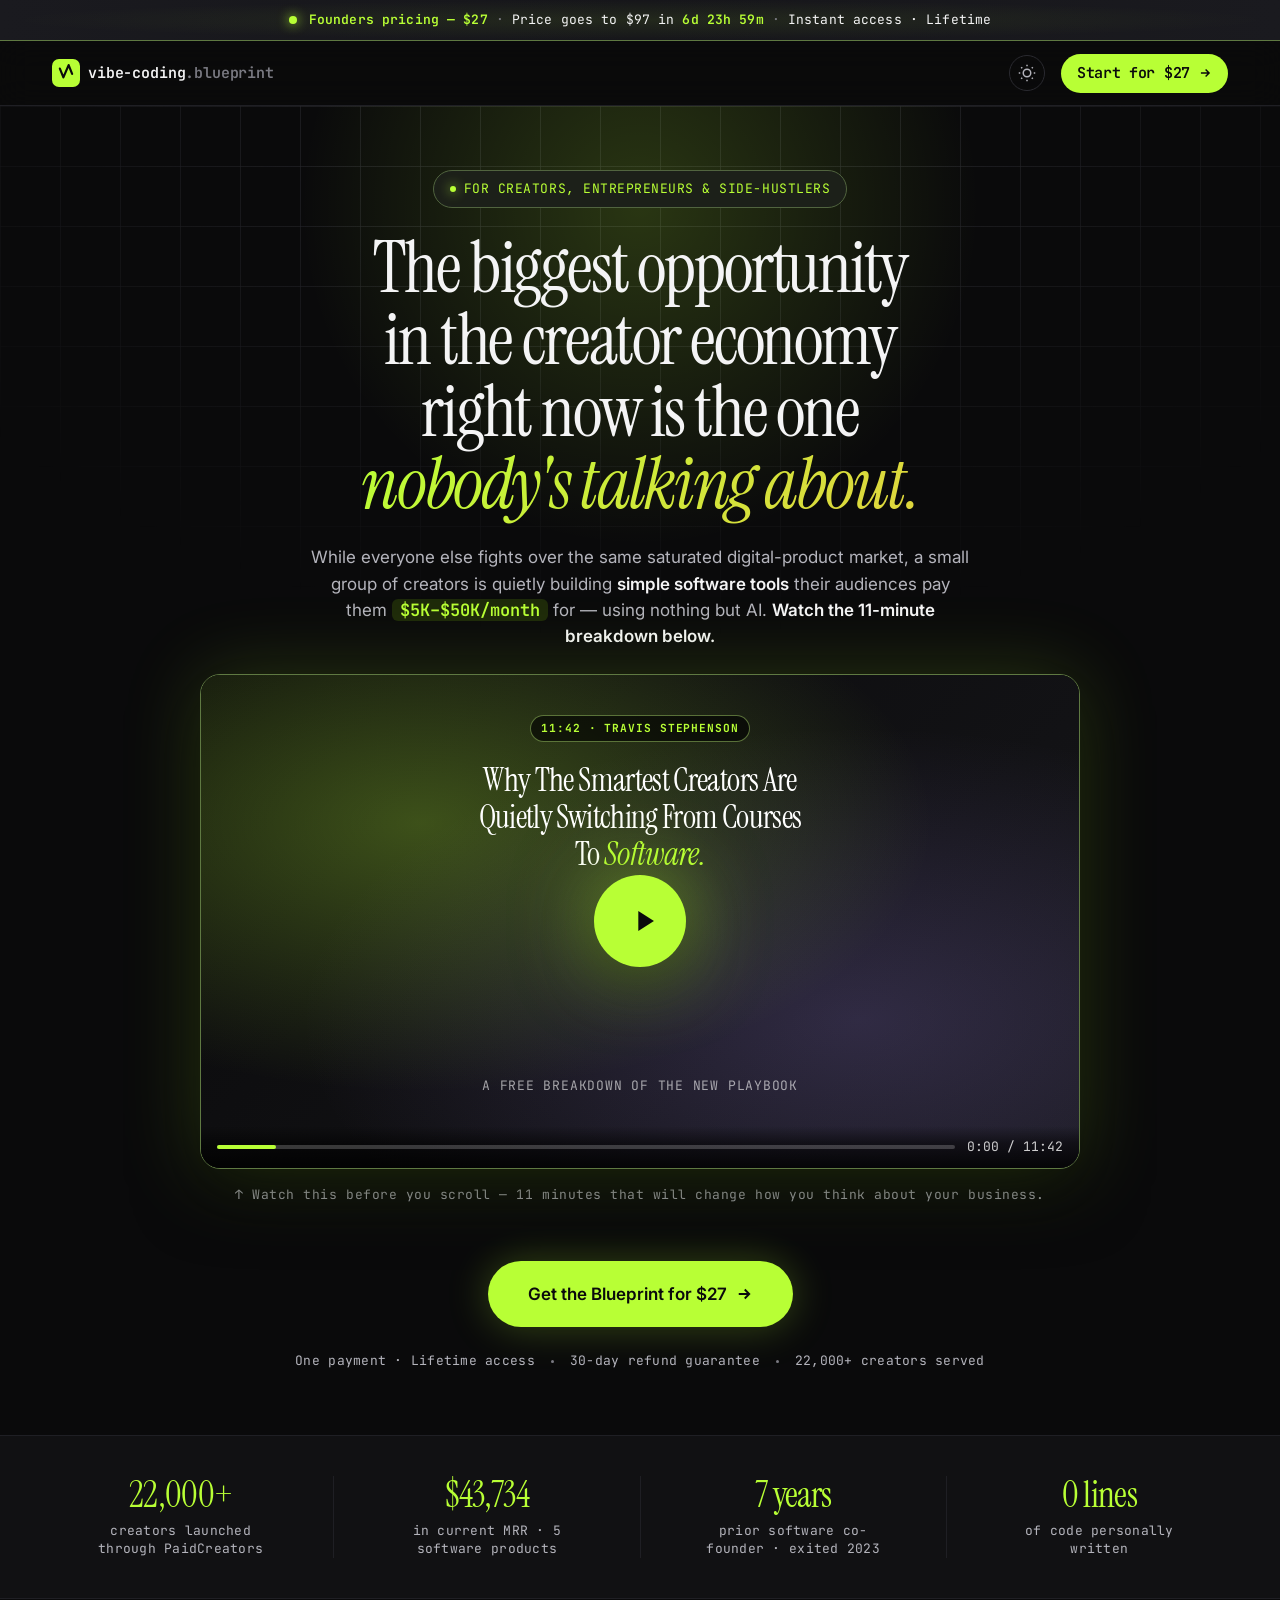
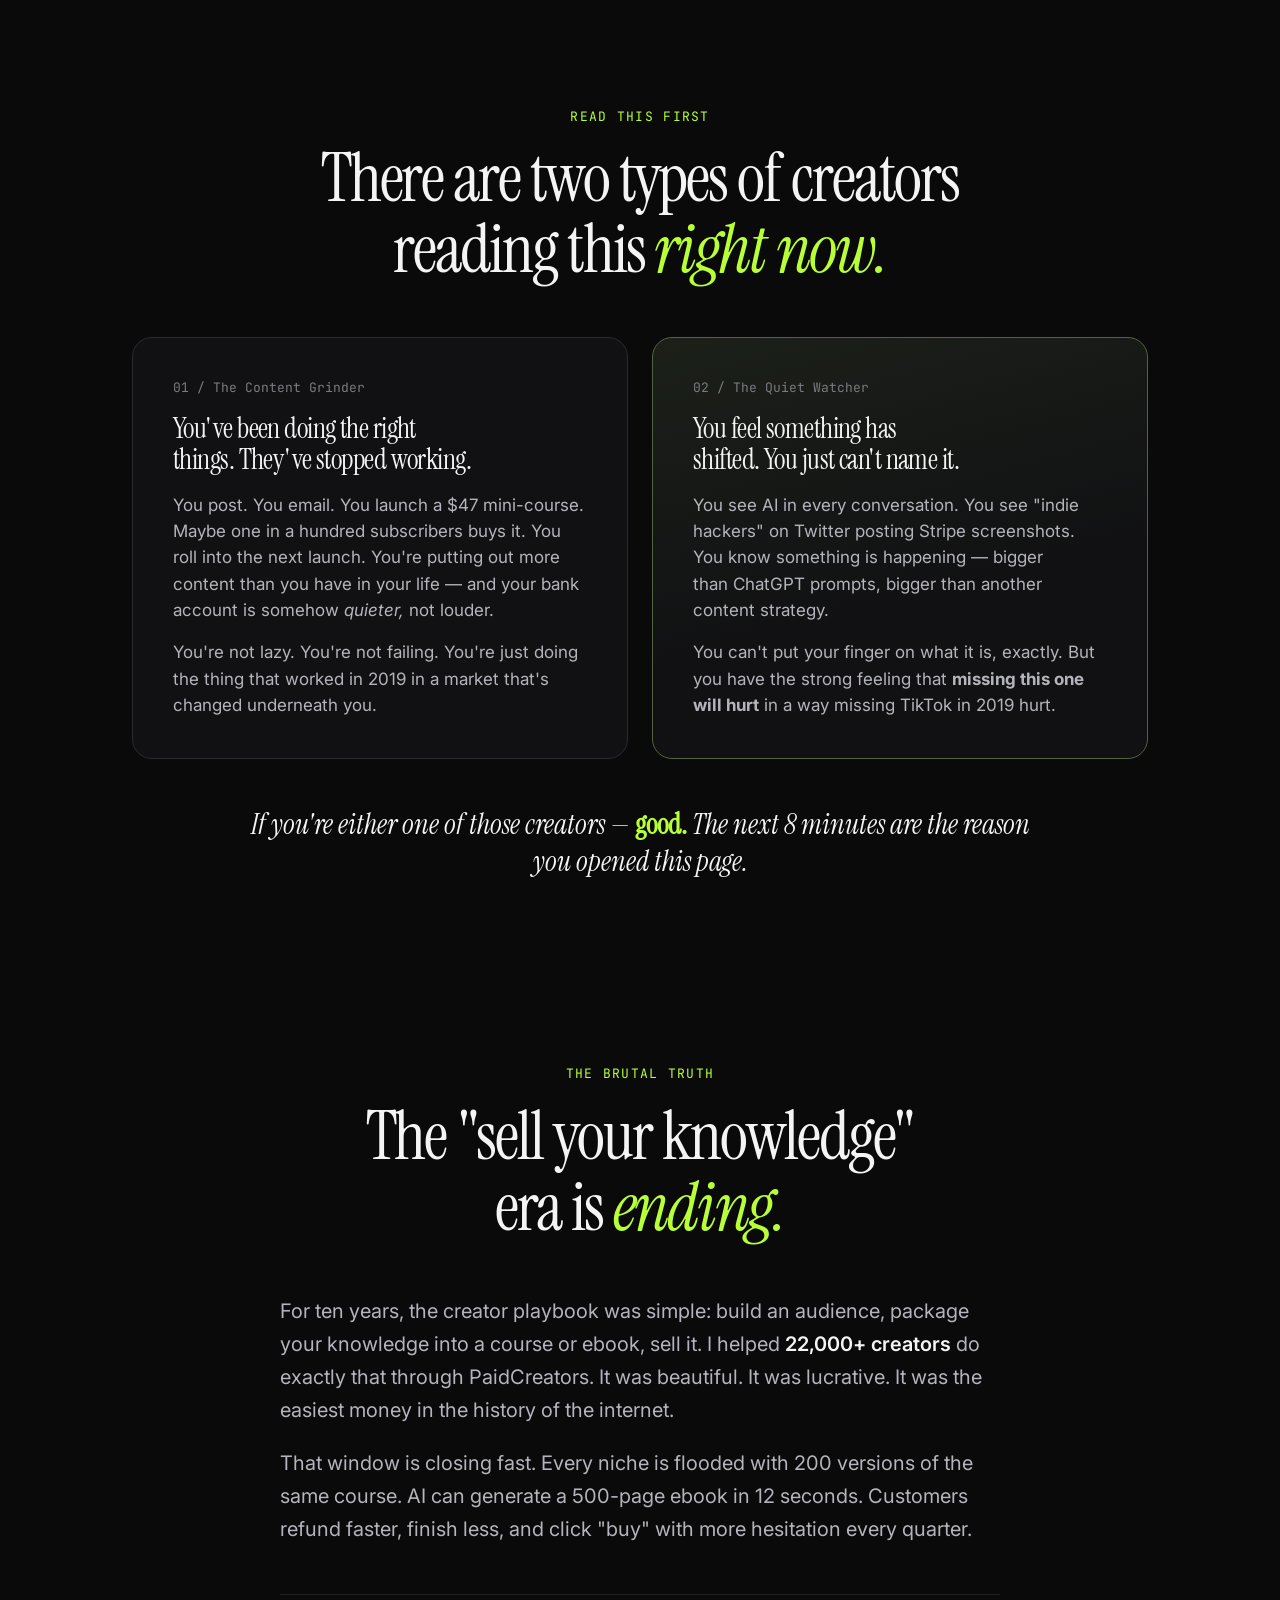
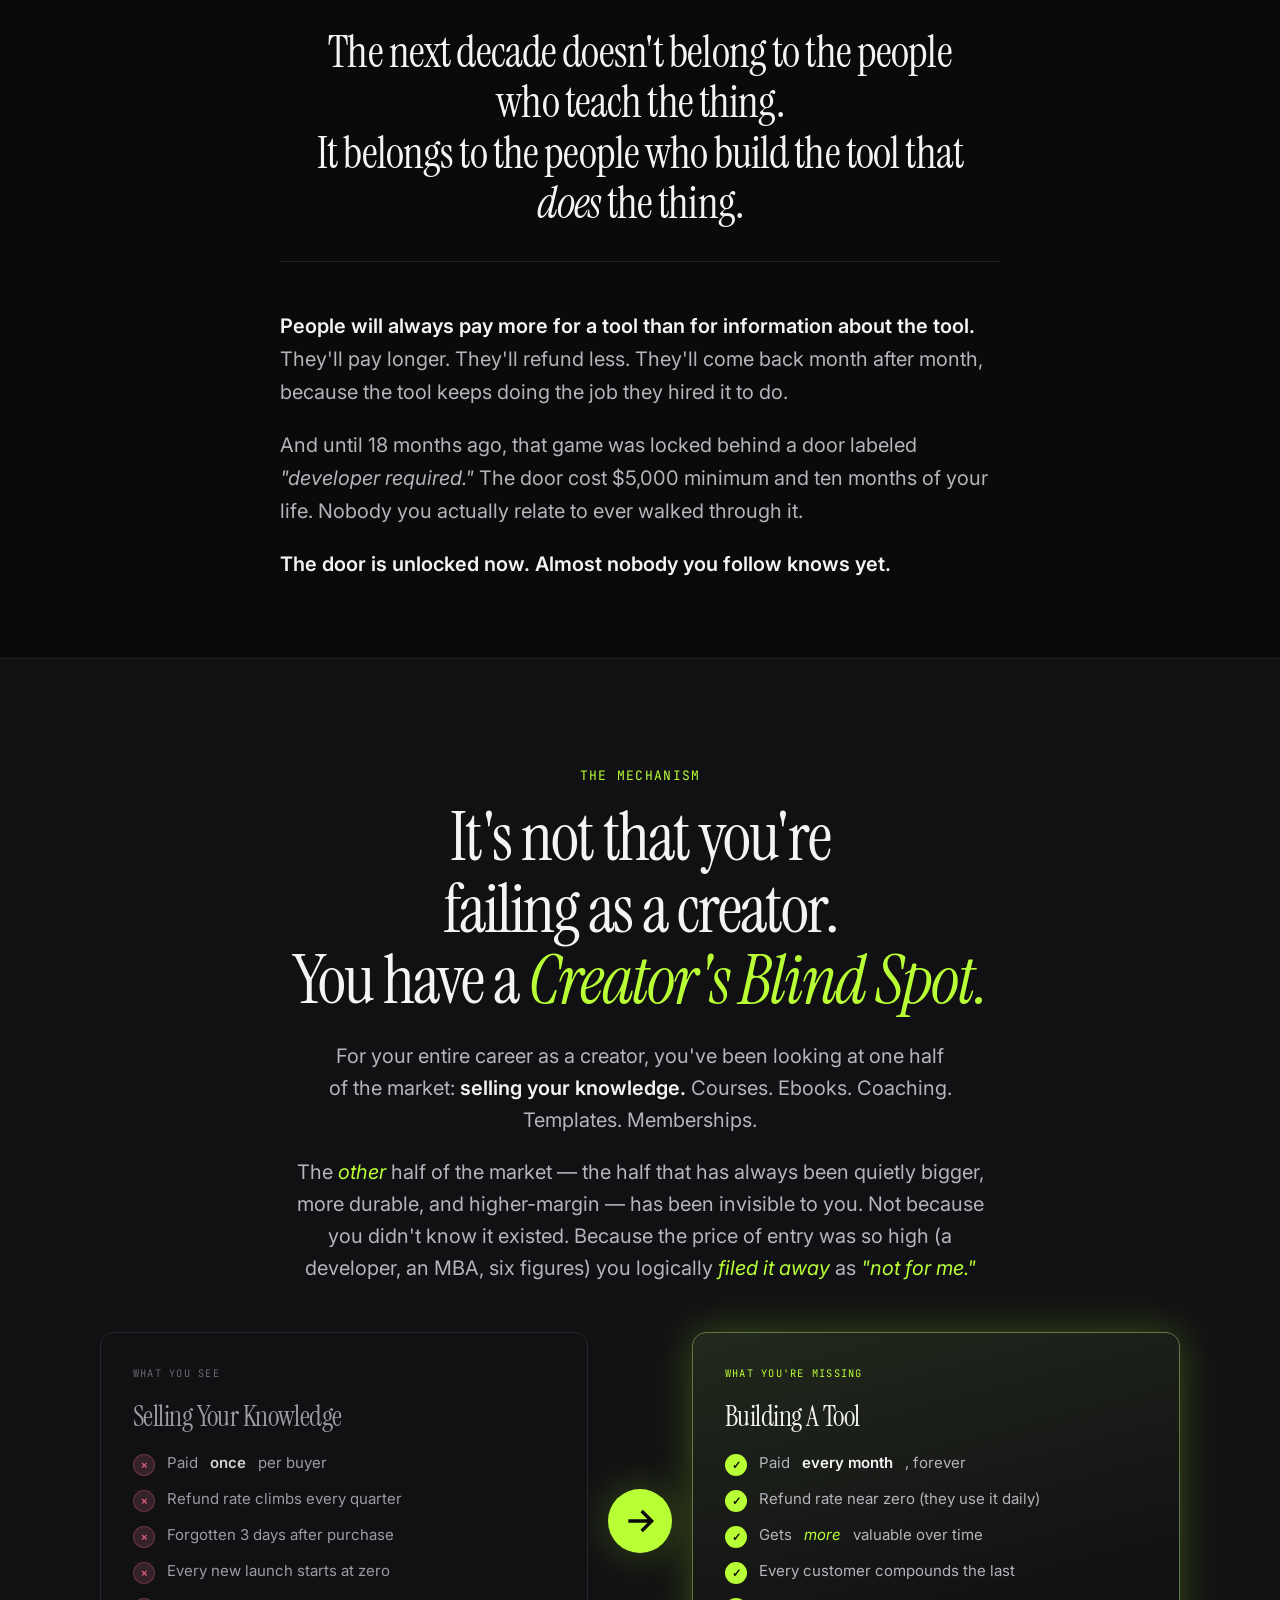
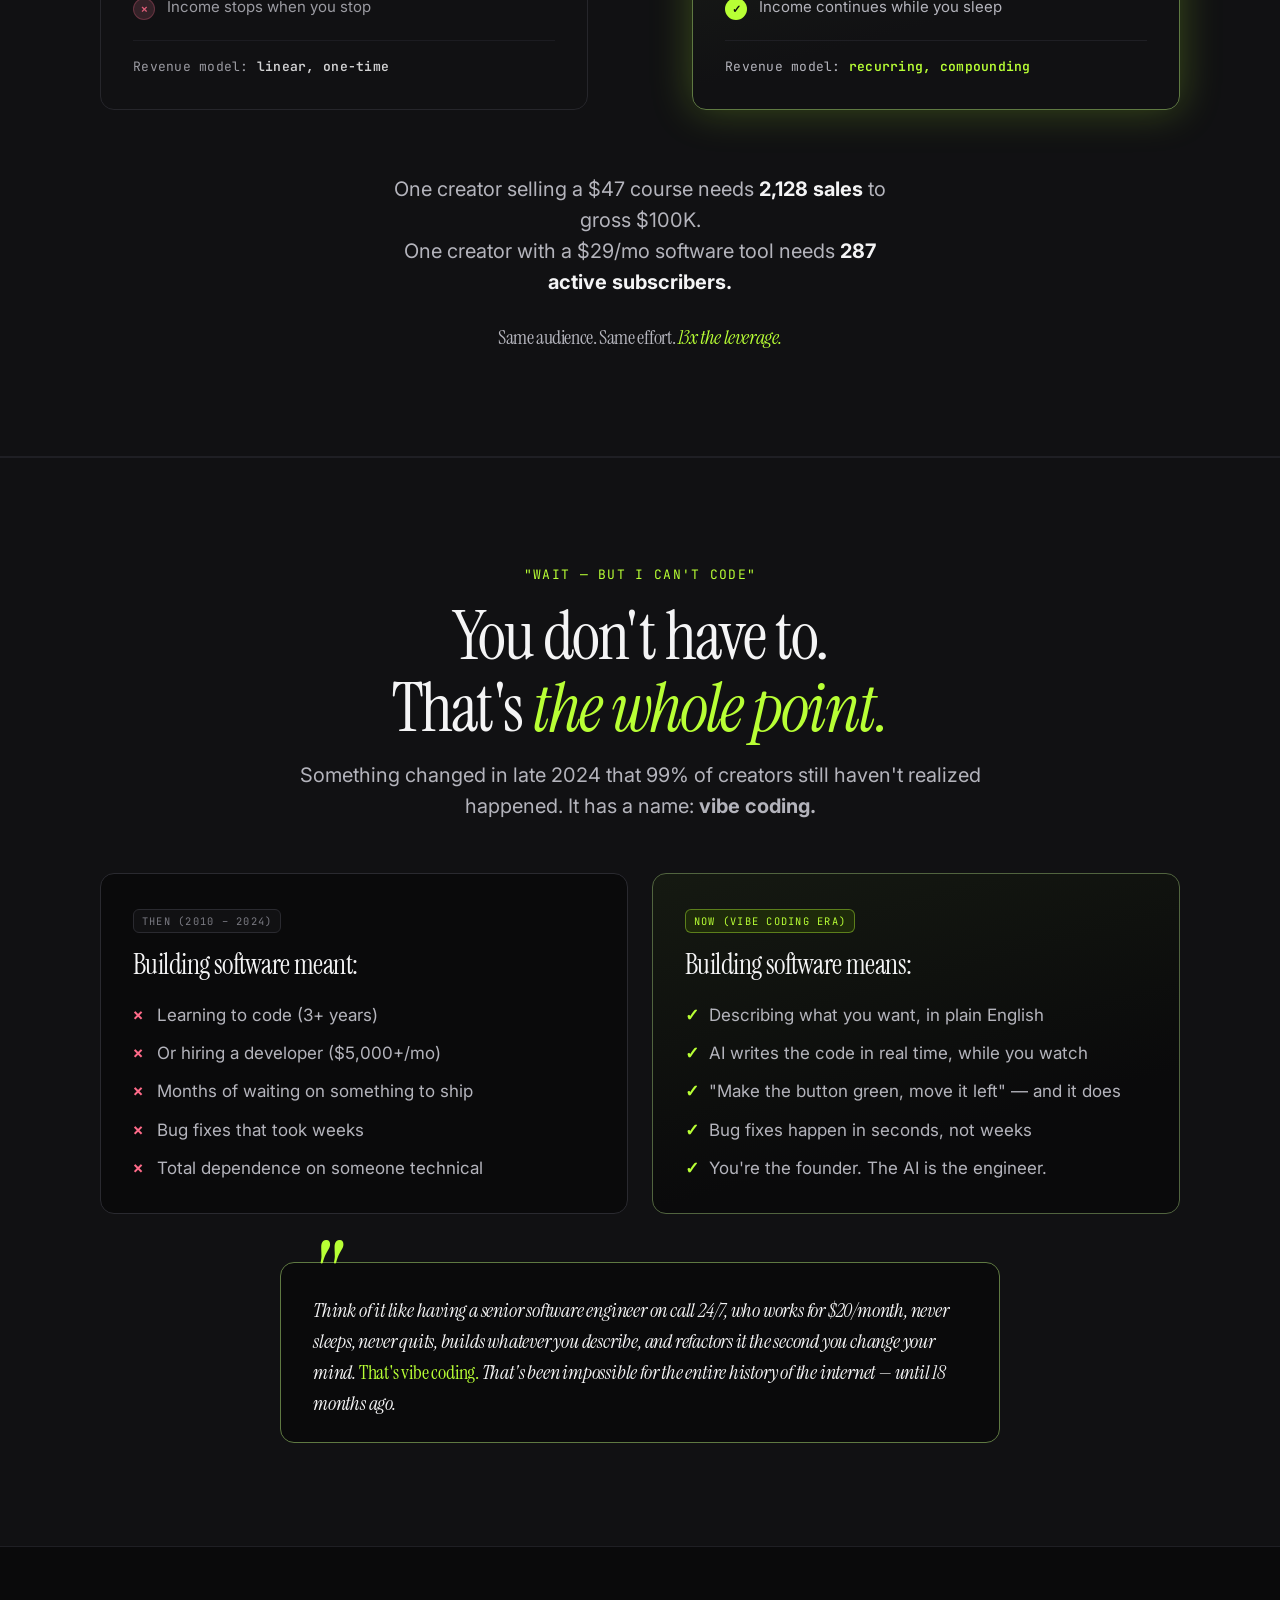
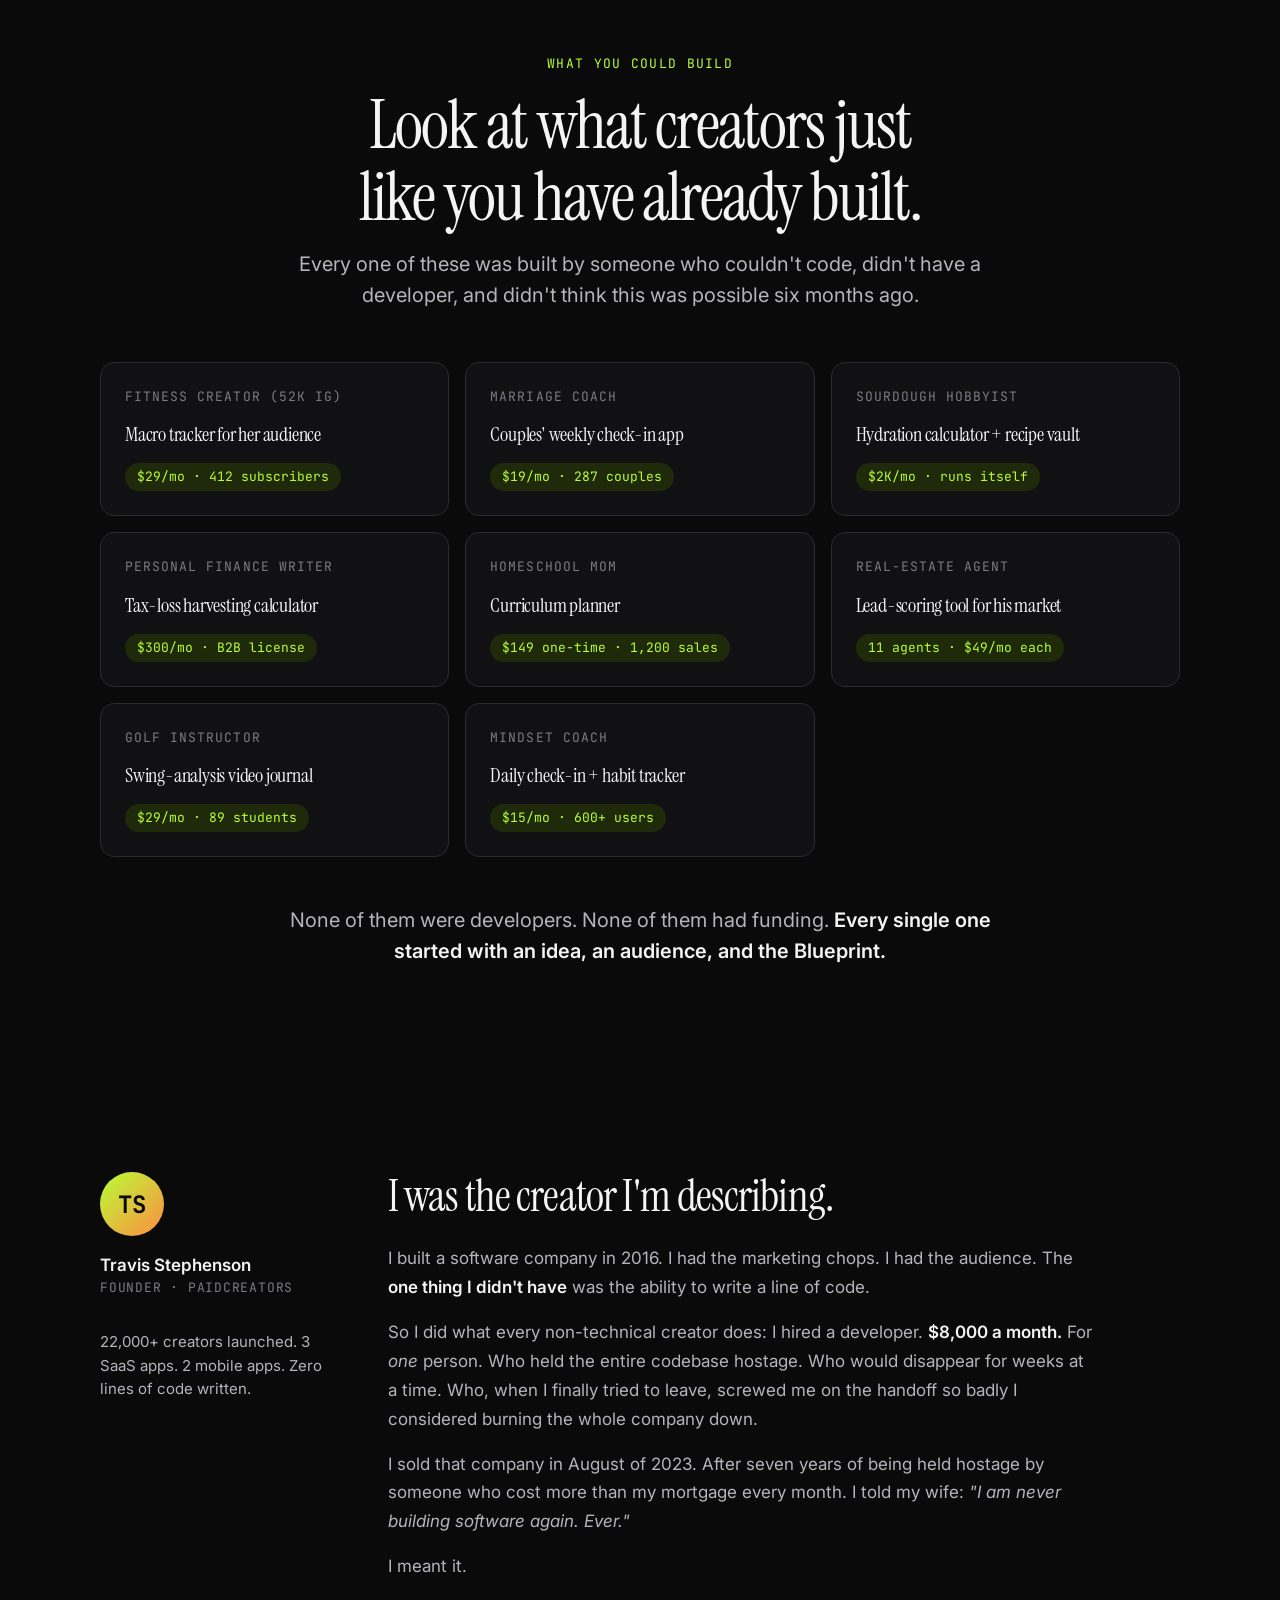
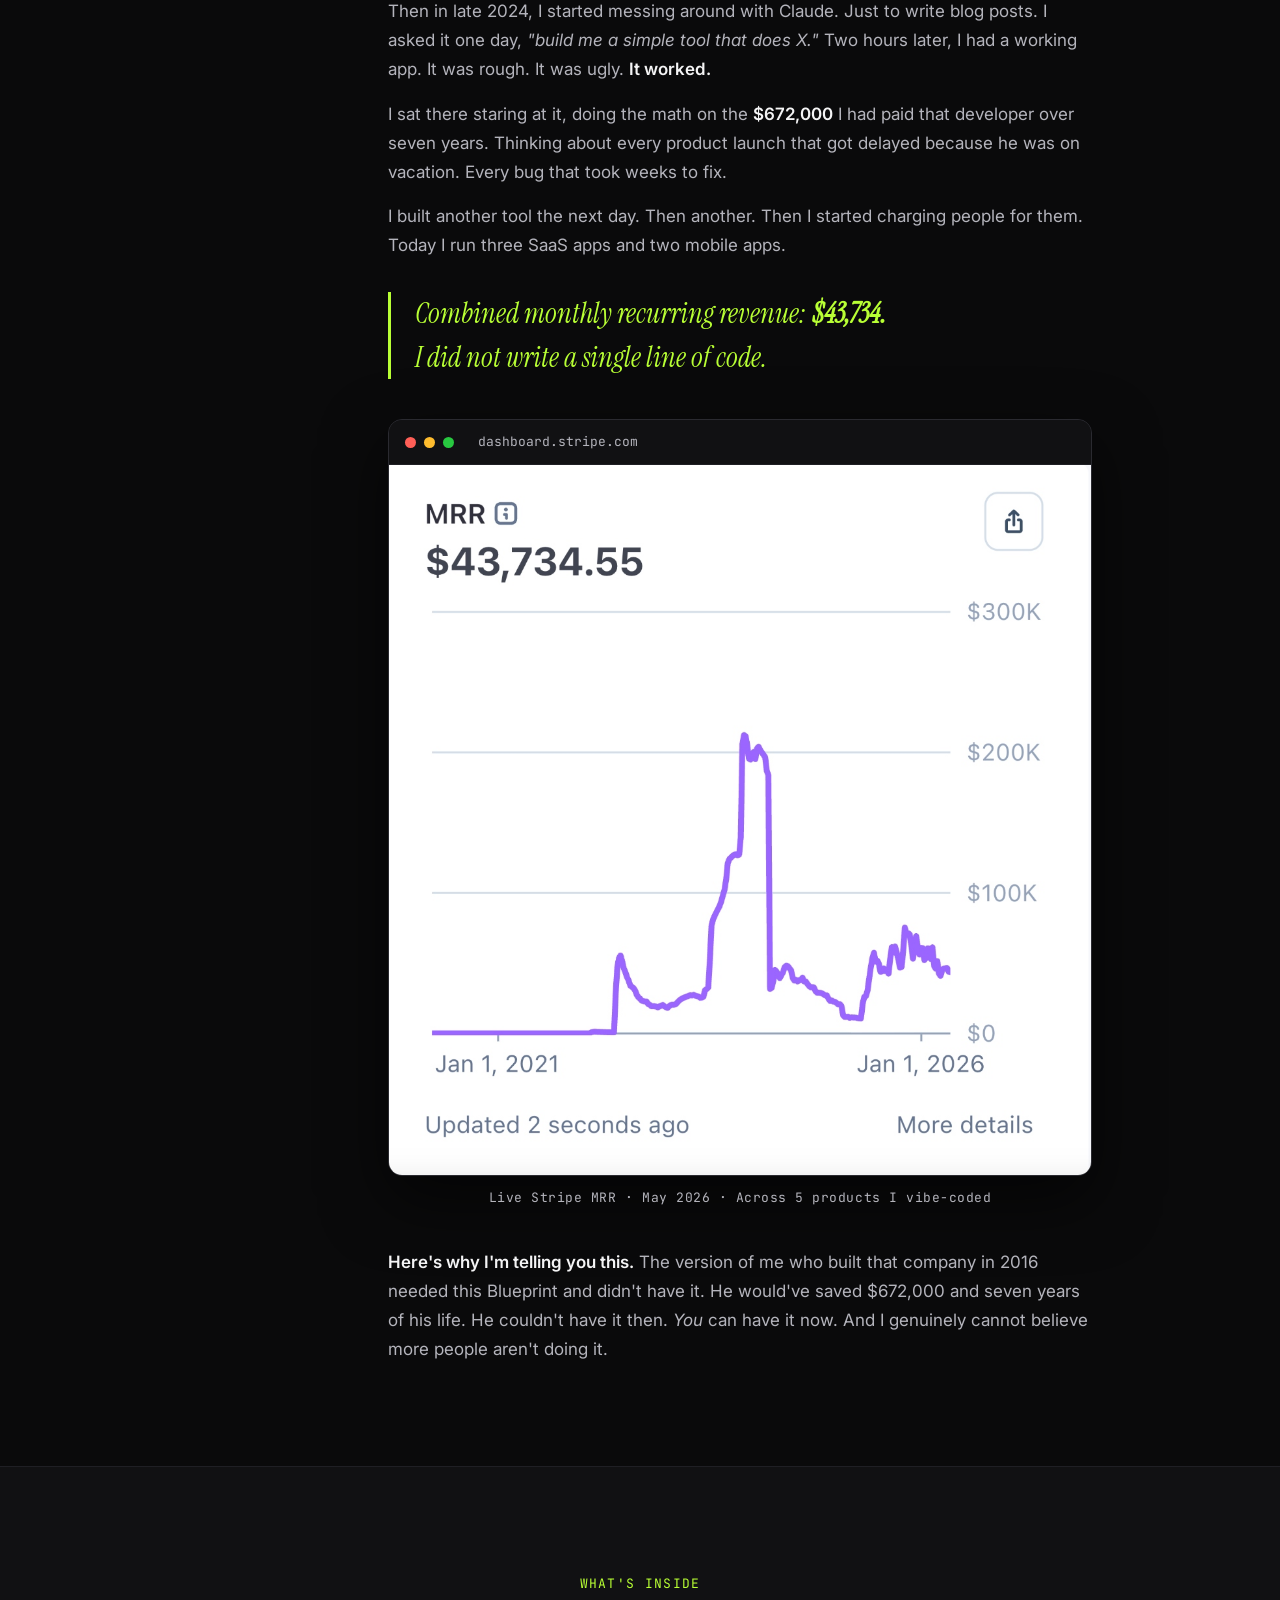
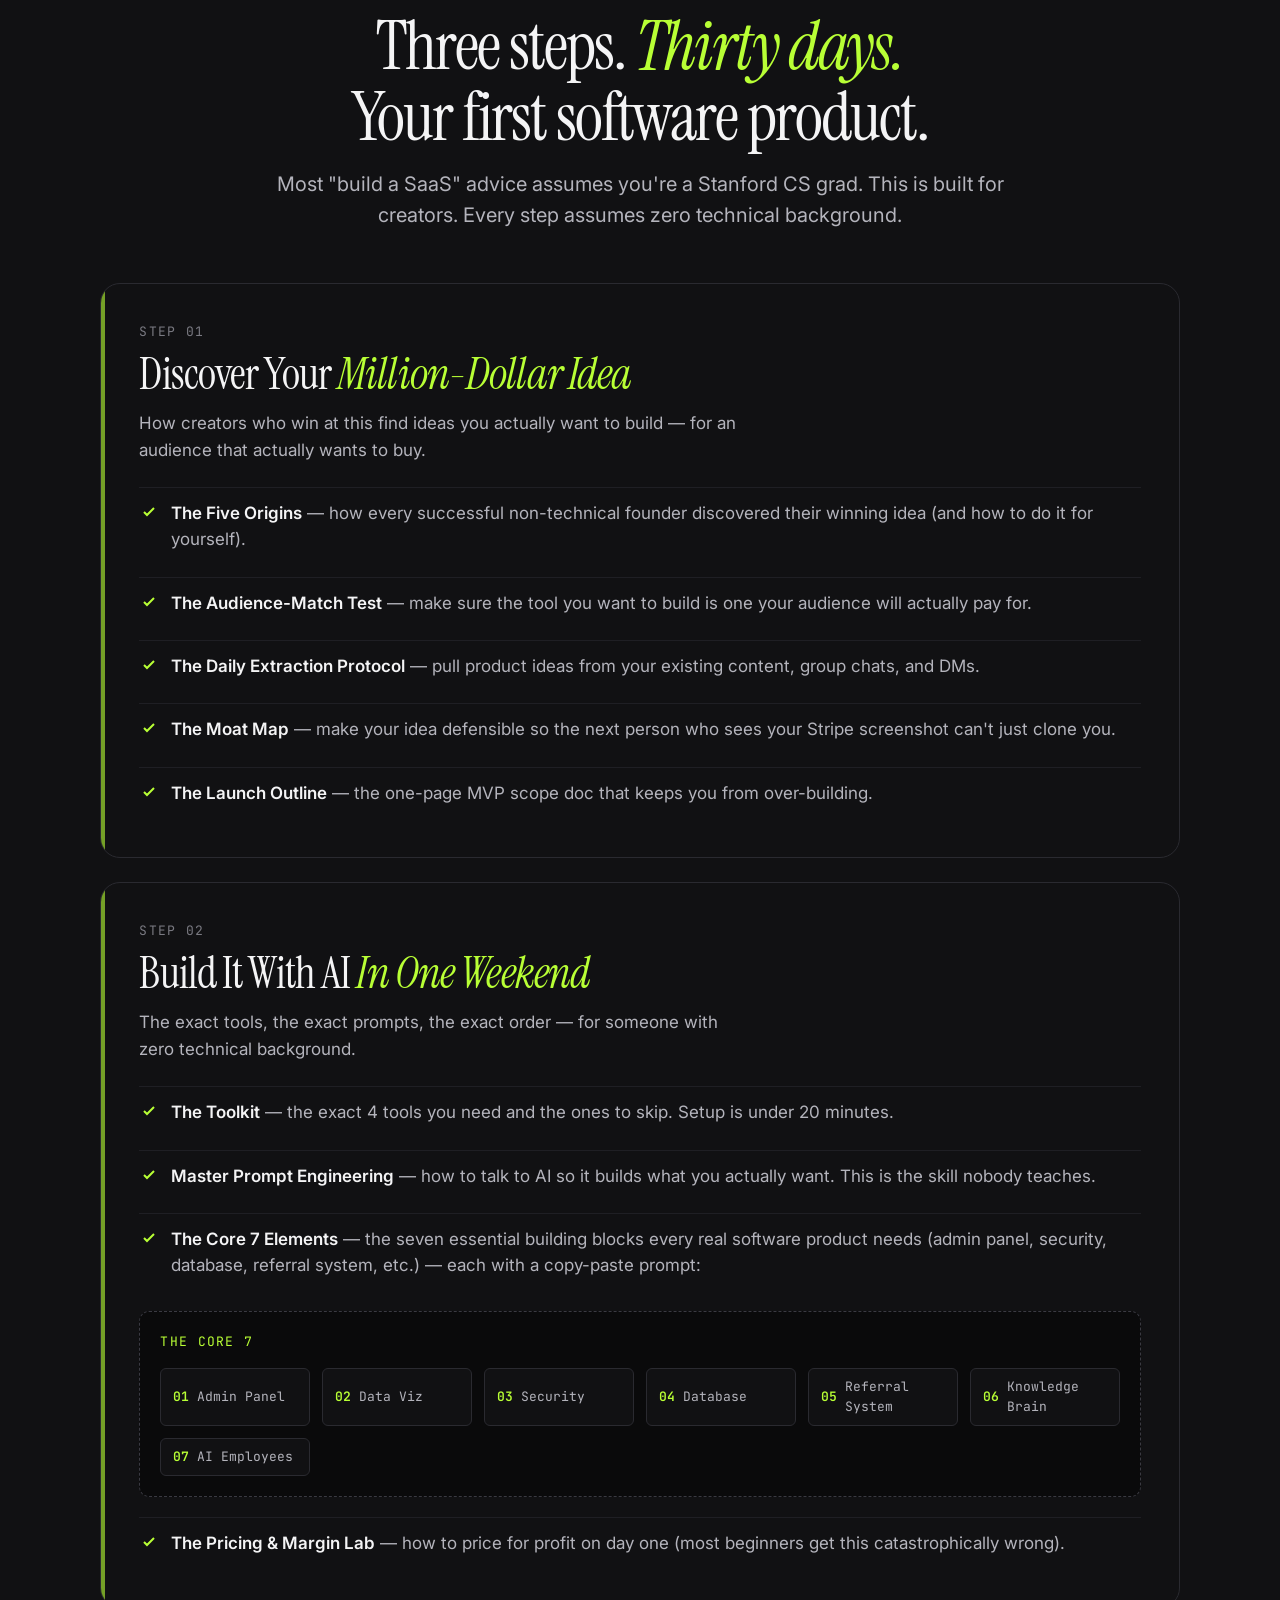
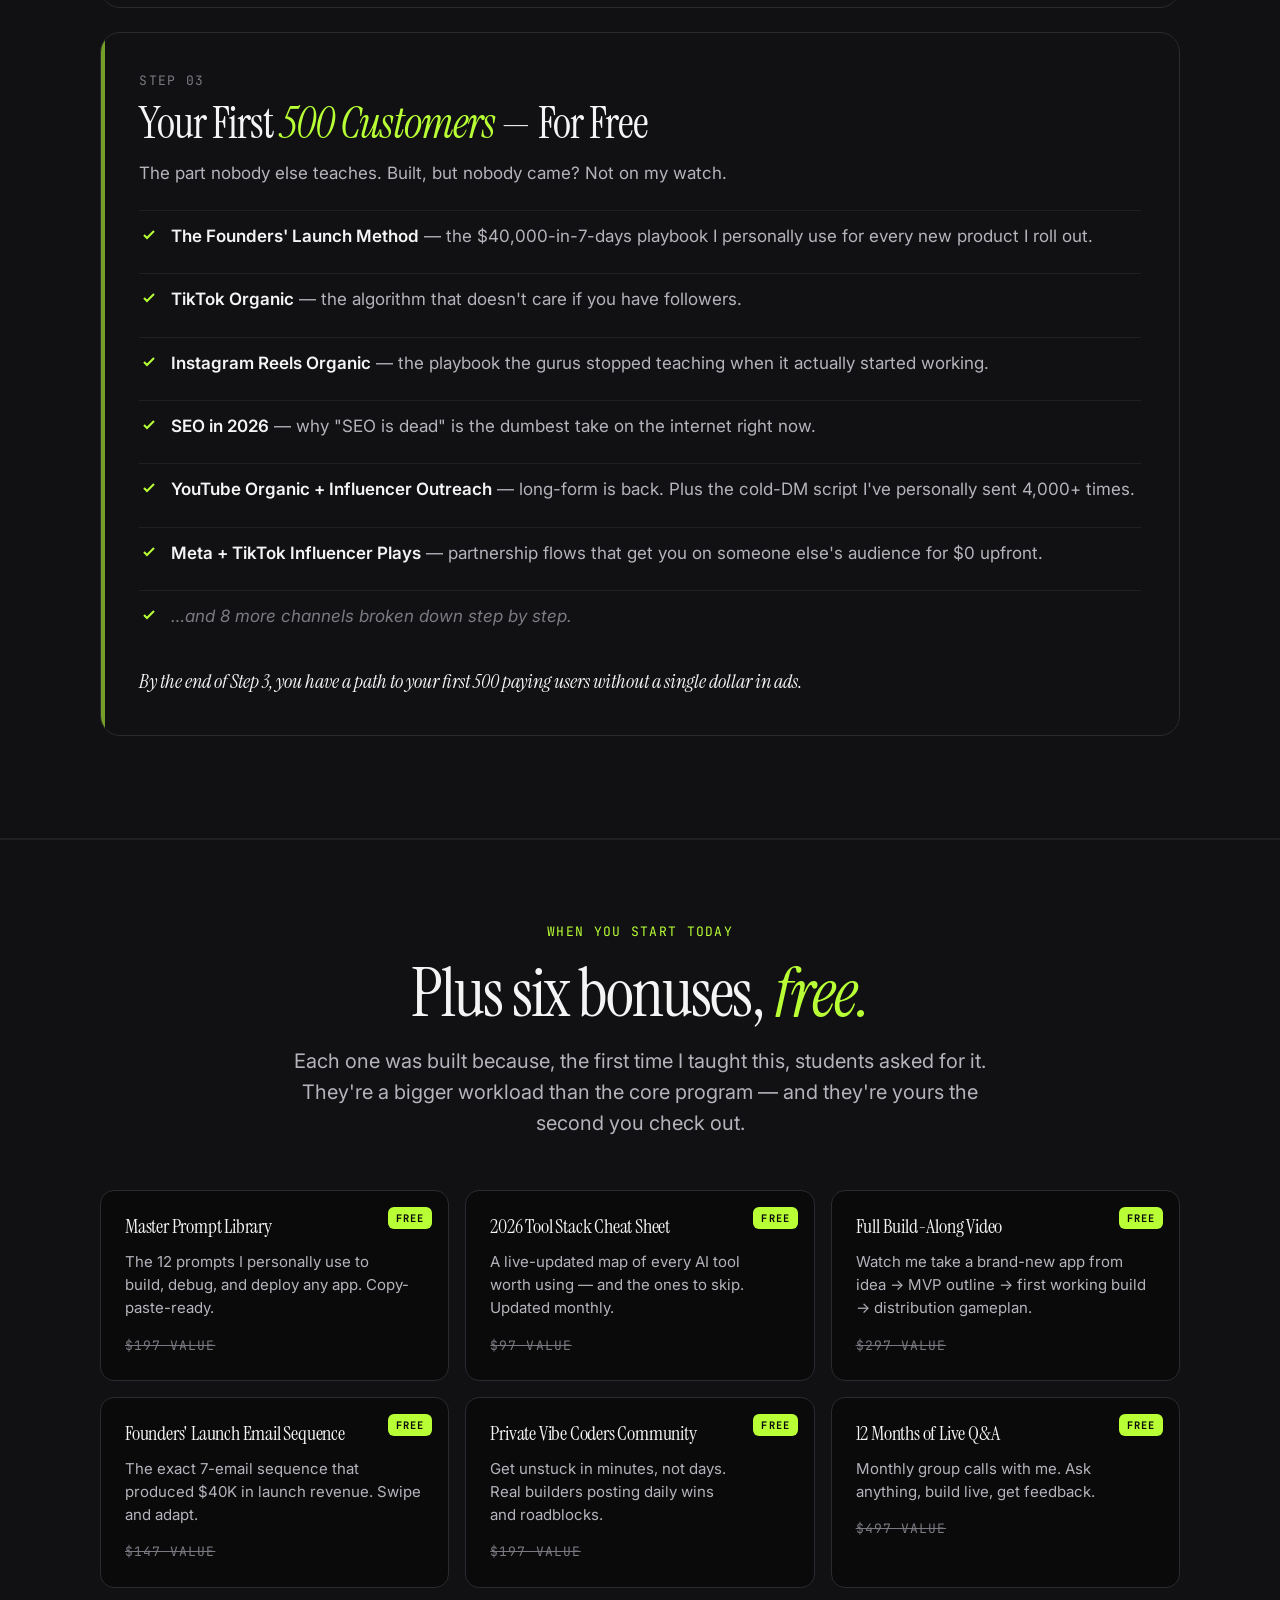
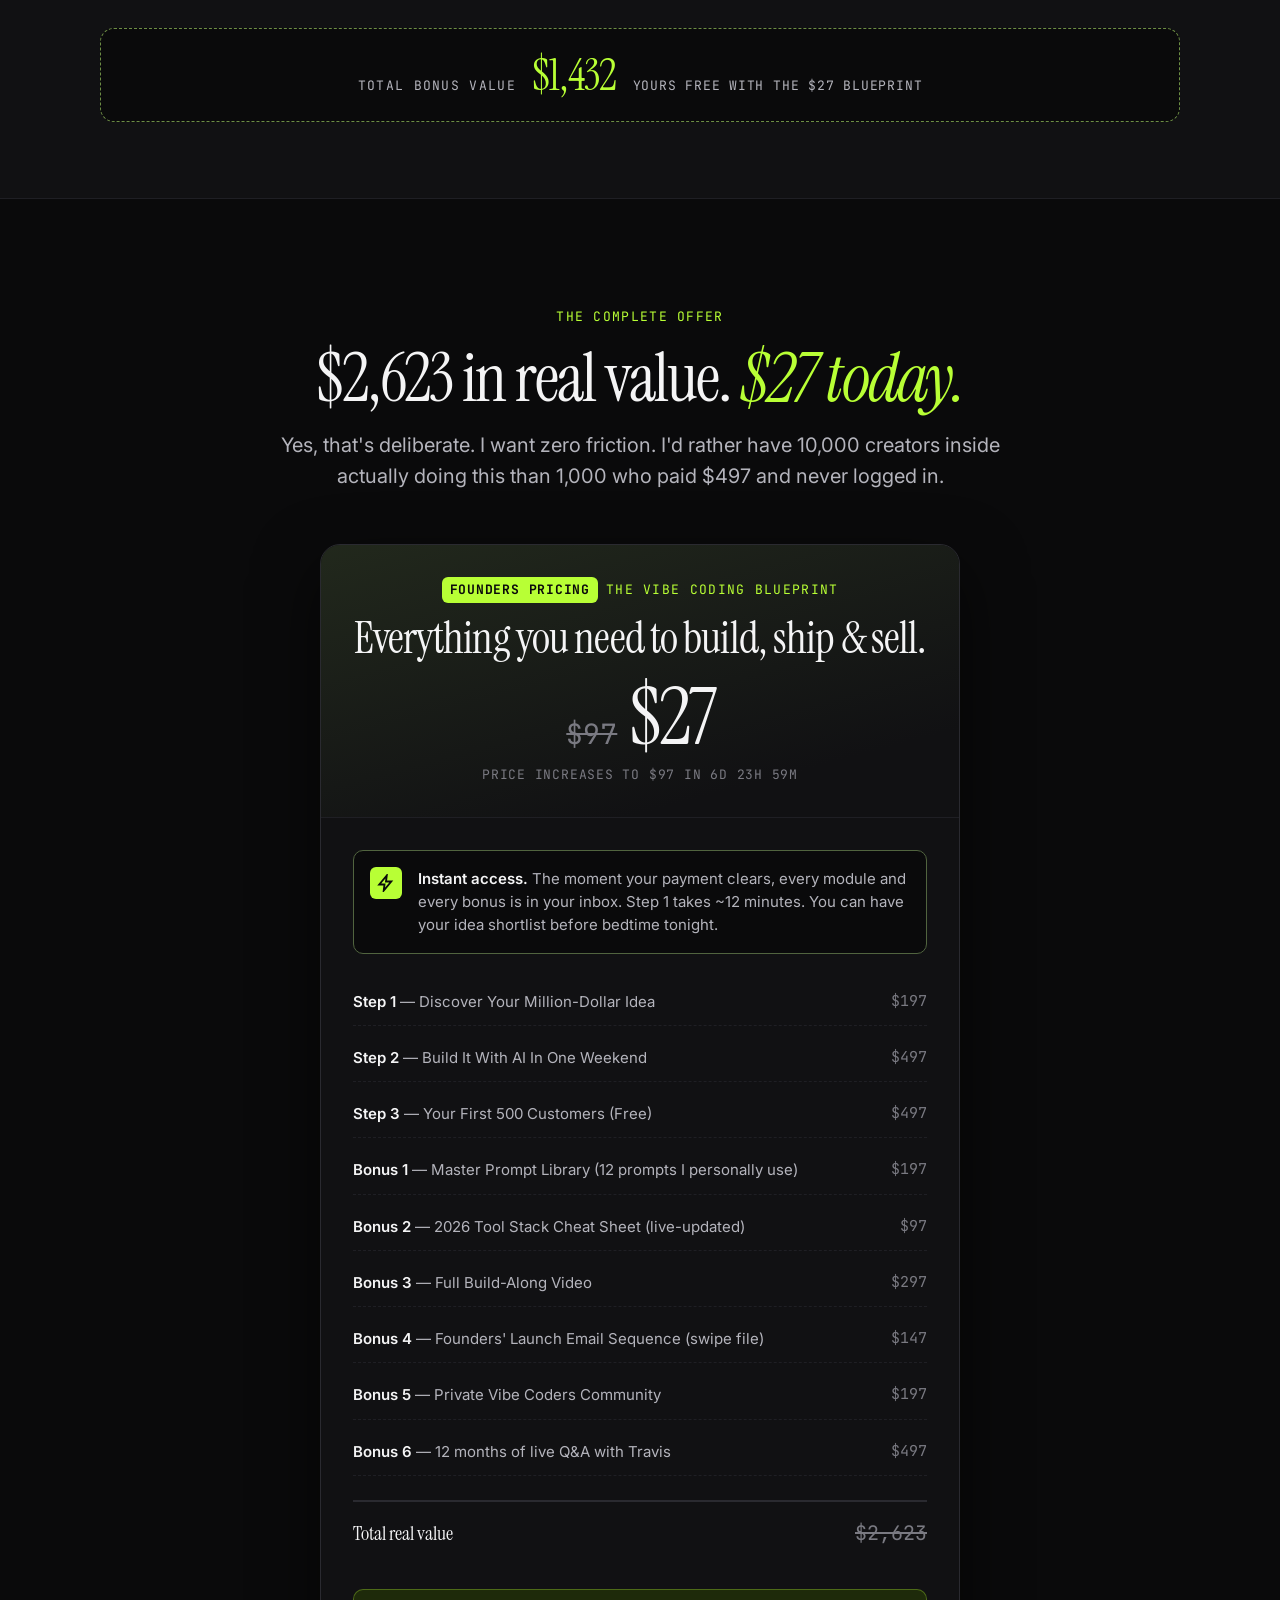
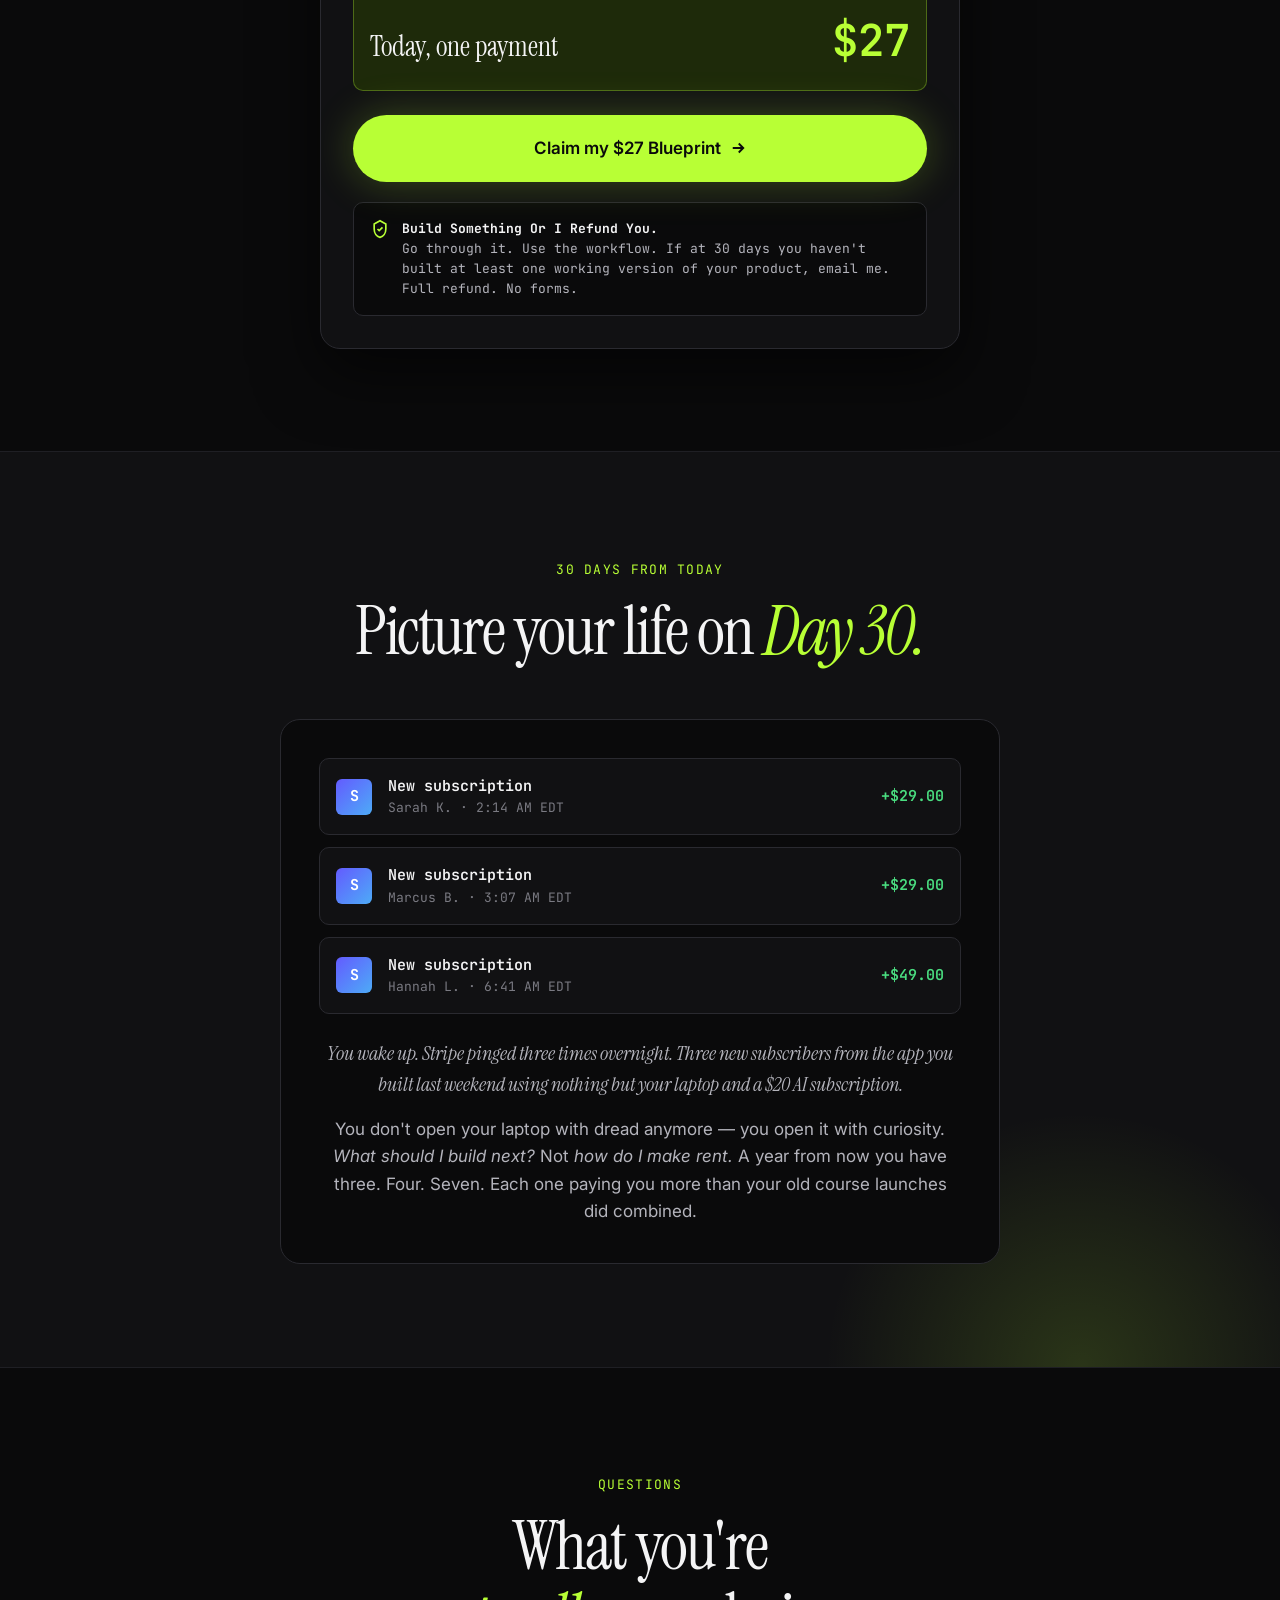
==== index.html @ da3eb6a5 "flatten for github pages" ====
<!doctype html>
<html lang="en" data-theme="dark">
  <head>
    <meta charset="UTF-8" />
    <meta name="viewport" content="width=device-width, initial-scale=1.0" />
    <title>The Creator Economy's Best Kept Secret — Build Software With AI</title>
    <meta
      name="description"
      content="While most creators fight for the same saturated digital product market, a small group is quietly building software tools that pay them $5K–$50K/mo using nothing but AI. Here's how."
    />
    <meta property="og:title" content="The Creator Economy's Best Kept Secret" />
    <meta property="og:description" content="Build software your audience pays you for monthly. No code. Just AI." />
    <link rel="preconnect" href="https://fonts.googleapis.com" />
    <link rel="preconnect" href="https://fonts.gstatic.com" crossorigin />
    <link
      href="https://fonts.googleapis.com/css2?family=Inter:wght@400;500;600;700&family=Instrument+Serif:ital@0;1&family=JetBrains+Mono:wght@400;500;600&display=swap"
      rel="stylesheet"
    />
    <link rel="stylesheet" href="style.css" />
    <link rel="stylesheet" href="v2.css" />
    <link
      rel="icon"
      type="image/svg+xml"
      href="data:image/svg+xml,%3Csvg xmlns='http://www.w3.org/2000/svg' viewBox='0 0 32 32'%3E%3Crect width='32' height='32' rx='8' fill='%23b8ff35'/%3E%3Cpath d='M9 11l4 10 6-14 4 10' stroke='%230a0a0b' stroke-width='2.5' fill='none' stroke-linecap='round' stroke-linejoin='round'/%3E%3C/svg%3E"
    />
  </head>
  <body>
    <!-- URGENCY BAR -->
    <div class="urgency-bar" role="status" aria-live="polite">
      <div class="container urgency-bar__inner">
        <span class="urgency-bar__pulse"></span>
        <span class="urgency-bar__text">
          <strong>Founders pricing — $27</strong>
          <span class="urgency-bar__sep">·</span>
          <span>Price goes to $97 in</span>
          <span class="urgency-bar__timer" data-countdown></span>
          <span class="urgency-bar__sep urgency-bar__sep--hide-sm">·</span>
          <span class="urgency-bar__hide-sm">Instant access · Lifetime</span>
        </span>
      </div>
    </div>

    <!-- NAV -->
    <nav class="nav" aria-label="Primary">
      <div class="container nav__inner">
        <a href="#" class="brand" aria-label="Vibe Coding Blueprint">
          <svg class="brand__mark" viewBox="0 0 32 32" fill="none" aria-hidden="true" xmlns="http://www.w3.org/2000/svg">
            <rect width="32" height="32" rx="8" fill="var(--color-primary)" />
            <path d="M9 11l4 10 6-14 4 10" stroke="var(--color-on-primary)" stroke-width="2.5" fill="none" stroke-linecap="round" stroke-linejoin="round" />
          </svg>
          <span>vibe-coding<span style="color: var(--color-text-faint)">.blueprint</span></span>
        </a>
        <div style="display: flex; align-items: center; gap: var(--space-4)">
          <button class="theme-toggle" data-theme-toggle aria-label="Toggle theme">
            <svg width="18" height="18" viewBox="0 0 24 24" fill="none" stroke="currentColor" stroke-width="2">
              <circle cx="12" cy="12" r="5" />
              <path d="M12 1v2M12 21v2M4.22 4.22l1.42 1.42M18.36 18.36l1.42 1.42M1 12h2M21 12h2M4.22 19.78l1.42-1.42M18.36 5.64l1.42-1.42" />
            </svg>
          </button>
          <a href="#pricing" class="nav__cta">
            Start for $27
            <svg width="14" height="14" viewBox="0 0 24 24" fill="none" stroke="currentColor" stroke-width="2.5">
              <path d="M5 12h14M13 6l6 6-6 6" />
            </svg>
          </a>
        </div>
      </div>
    </nav>

    <!-- ============================================================
         HERO + VSL (VSL is the centerpiece)
         ============================================================ -->
    <header class="hero hero--v2">
      <div class="hero__bg">
        <div class="hero__grid"></div>
        <div class="hero__glow"></div>
      </div>
      <div class="container hero__inner hero__inner--v2">
        <span class="eyebrow">
          <span class="eyebrow__dot"></span>
          For creators, entrepreneurs &amp; side-hustlers
        </span>

        <h1 class="hero__title hero__title--v2">
          The biggest opportunity in the creator economy right now is the one <em>nobody's talking about.</em>
        </h1>

        <p class="hero__sub hero__sub--v2">
          While everyone else fights over the same saturated digital-product market, a small group of creators is
          quietly building <strong>simple software tools</strong> their audiences pay them
          <span class="mrr">$5K–$50K/month</span> for — using nothing but AI. <strong>Watch the 11-minute breakdown
          below.</strong>
        </p>

        <!-- BIG VSL PLAYER -->
        <div class="vsl-wrap">
          <div class="vsl">
            <a href="#video-placeholder" class="vsl__poster" aria-label="Play — Why Software Is The New Creator Economy">
              <div class="vsl__gradient"></div>
              <div class="vsl__art" aria-hidden="true">
                <div class="vsl__art-top">
                  <div class="vsl__chip">11:42 · Travis Stephenson</div>
                  <div class="vsl__headline">
                    Why The Smartest Creators Are Quietly Switching From Courses To <span>Software.</span>
                  </div>
                </div>
                <div class="vsl__art-bottom">
                  <div class="vsl__sub">A free breakdown of the new playbook</div>
                </div>
              </div>
              <div class="vsl__play">
                <svg width="34" height="34" viewBox="0 0 24 24" fill="currentColor">
                  <path d="M8 5v14l11-7z" />
                </svg>
              </div>
              <div class="vsl__bar">
                <div class="vsl__progress"></div>
                <span class="vsl__time">0:00 / 11:42</span>
              </div>
            </a>
          </div>
          <div class="vsl__caption">↑ Watch this before you scroll — 11 minutes that will change how you think about your business.</div>
        </div>

        <div class="hero__cta-row" style="margin-top: var(--space-8);">
          <a href="#pricing" class="btn btn--primary btn--xl">
            Get the Blueprint for $27
            <svg class="arrow" width="18" height="18" viewBox="0 0 24 24" fill="none" stroke="currentColor" stroke-width="2.5">
              <path d="M5 12h14M13 6l6 6-6 6" />
            </svg>
          </a>
        </div>

        <div class="cta-fineprint">
          <span>One payment · Lifetime access</span>
          <span class="cta-fineprint__dot"></span>
          <span>30-day refund guarantee</span>
          <span class="cta-fineprint__dot"></span>
          <span>22,000+ creators served</span>
        </div>
      </div>
    </header>

    <!-- AUTHORITY STRIP -->
    <section class="authority section--tight" style="padding-block: var(--space-10);">
      <div class="container">
        <div class="authority__inner">
          <div class="authority__col">
            <div class="authority__num">22,000+</div>
            <div class="authority__lbl">creators launched through PaidCreators</div>
          </div>
          <div class="authority__divider"></div>
          <div class="authority__col">
            <div class="authority__num">$43,734</div>
            <div class="authority__lbl">in current MRR · 5 software products</div>
          </div>
          <div class="authority__divider"></div>
          <div class="authority__col">
            <div class="authority__num">7 years</div>
            <div class="authority__lbl">prior software co-founder · exited 2023</div>
          </div>
          <div class="authority__divider"></div>
          <div class="authority__col">
            <div class="authority__num">0 lines</div>
            <div class="authority__lbl">of code personally written</div>
          </div>
        </div>
      </div>
    </section>

    <!-- ============================================================
         TWO TYPES OF CREATORS (audience filter)
         ============================================================ -->
    <section>
      <div class="container container--default">
        <div class="section-header">
          <span class="section-header__eyebrow">Read this first</span>
          <h2 class="section-header__title">There are two types of creators reading this <em>right now.</em></h2>
        </div>
        <div class="split">
          <article class="split-card">
            <div class="split-card__num">01 / The Content Grinder</div>
            <h3>You've been doing the right things. They've stopped working.</h3>
            <p>
              You post. You email. You launch a $47 mini-course. Maybe one in a hundred subscribers buys it. You roll
              into the next launch. You're putting out more content than you have in your life — and your bank account
              is somehow <em>quieter,</em> not louder.
            </p>
            <p>
              You're not lazy. You're not failing. You're just doing the thing that worked in 2019 in a market that's
              changed underneath you.
            </p>
          </article>
          <article class="split-card split-card--accent">
            <div class="split-card__num">02 / The Quiet Watcher</div>
            <h3>You feel something has shifted. You just can't name it.</h3>
            <p>
              You see AI in every conversation. You see "indie hackers" on Twitter posting Stripe screenshots. You
              know something is happening — bigger than ChatGPT prompts, bigger than another content strategy.
            </p>
            <p>
              You can't put your finger on what it is, exactly. But you have the strong feeling that
              <strong>missing this one will hurt</strong> in a way missing TikTok in 2019 hurt.
            </p>
          </article>
        </div>
        <p class="split__close">
          If you're either one of those creators — <strong>good.</strong> The next 8 minutes are the reason you opened this page.
        </p>
      </div>
    </section>

    <!-- ============================================================
         THE BRUTAL TRUTH
         ============================================================ -->
    <section class="section--tight">
      <div class="container">
        <div class="section-header">
          <span class="section-header__eyebrow">The brutal truth</span>
          <h2 class="section-header__title">The "sell your knowledge" era is <em>ending.</em></h2>
        </div>
        <div class="prose">
          <p>
            For ten years, the creator playbook was simple: build an audience, package your knowledge into a course or
            ebook, sell it. I helped <strong>22,000+ creators</strong> do exactly that through PaidCreators. It was
            beautiful. It was lucrative. It was the easiest money in the history of the internet.
          </p>
          <p>
            That window is closing fast. Every niche is flooded with 200 versions of the same course. AI can generate a
            500-page ebook in 12 seconds. Customers refund faster, finish less, and click "buy" with more hesitation
            every quarter.
          </p>
          <p class="pull">The next decade doesn't belong to the people who teach the thing.<br />It belongs to the people who build the tool that <em>does</em> the thing.</p>
          <p>
            <strong>People will always pay more for a tool than for information about the tool.</strong> They'll pay
            longer. They'll refund less. They'll come back month after month, because the tool keeps doing the job they
            hired it to do.
          </p>
          <p>
            And until 18 months ago, that game was locked behind a door labeled <em>"developer required."</em> The door
            cost $5,000 minimum and ten months of your life. Nobody you actually relate to ever walked through it.
          </p>
          <p><strong>The door is unlocked now. Almost nobody you follow knows yet.</strong></p>
        </div>
      </div>
    </section>

    <!-- ============================================================
         MECHANISM — The Creator's Blind Spot
         ============================================================ -->
    <section class="mechanism">
      <div class="container">
        <div class="mechanism__intro">
          <span class="section-header__eyebrow">The mechanism</span>
          <h2 class="mechanism__title">It's not that you're failing as a creator.<br />You have a <em>Creator's Blind Spot.</em></h2>
          <p class="mechanism__lead">
            For your entire career as a creator, you've been looking at one half of the market: <strong>selling your knowledge.</strong>
            Courses. Ebooks. Coaching. Templates. Memberships.
          </p>
          <p class="mechanism__lead">
            The <em>other</em> half of the market — the half that has always been quietly bigger, more durable, and
            higher-margin — has been invisible to you. Not because you didn't know it existed. Because the price of
            entry was so high (a developer, an MBA, six figures) you logically <em>filed it away</em> as
            <em>"not for me."</em>
          </p>
        </div>

        <!-- VISUAL: Teach vs Build comparison -->
        <div class="vs-grid">
          <div class="vs-card vs-card--bad">
            <div class="vs-card__tag">What you see</div>
            <h3 class="vs-card__title">Selling Your Knowledge</h3>
            <ul class="vs-list" role="list">
              <li><span class="vs-x">✕</span> Paid <strong>once</strong> per buyer</li>
              <li><span class="vs-x">✕</span> Refund rate climbs every quarter</li>
              <li><span class="vs-x">✕</span> Forgotten 3 days after purchase</li>
              <li><span class="vs-x">✕</span> Every new launch starts at zero</li>
              <li><span class="vs-x">✕</span> Income stops when you stop</li>
            </ul>
            <div class="vs-card__bottom">Revenue model: <strong>linear, one-time</strong></div>
          </div>

          <div class="vs-arrow" aria-hidden="true">
            <svg width="40" height="40" viewBox="0 0 24 24" fill="none" stroke="currentColor" stroke-width="2">
              <path d="M5 12h14M13 6l6 6-6 6" />
            </svg>
          </div>

          <div class="vs-card vs-card--good">
            <div class="vs-card__tag">What you're missing</div>
            <h3 class="vs-card__title">Building A Tool</h3>
            <ul class="vs-list" role="list">
              <li><span class="vs-check">✓</span> Paid <strong>every month</strong>, forever</li>
              <li><span class="vs-check">✓</span> Refund rate near zero (they use it daily)</li>
              <li><span class="vs-check">✓</span> Gets <em>more</em> valuable over time</li>
              <li><span class="vs-check">✓</span> Every customer compounds the last</li>
              <li><span class="vs-check">✓</span> Income continues while you sleep</li>
            </ul>
            <div class="vs-card__bottom">Revenue model: <strong>recurring, compounding</strong></div>
          </div>
        </div>

        <div class="mechanism__close">
          <p>
            One creator selling a $47 course needs <strong>2,128 sales</strong> to gross $100K.<br />
            One creator with a $29/mo software tool needs <strong>287 active subscribers.</strong>
          </p>
          <p class="mechanism__punch">Same audience. Same effort. <em>13x the leverage.</em></p>
        </div>
      </div>
    </section>

    <!-- ============================================================
         WHAT IS VIBE CODING (simple explanation)
         ============================================================ -->
    <section class="explainer">
      <div class="container">
        <div class="section-header">
          <span class="section-header__eyebrow">"Wait — but I can't code"</span>
          <h2 class="section-header__title">You don't have to. That's <em>the whole point.</em></h2>
          <p class="section-header__sub">
            Something changed in late 2024 that 99% of creators still haven't realized happened. It has a name:
            <strong>vibe coding.</strong>
          </p>
        </div>

        <div class="explainer__grid">
          <div class="explainer__then">
            <div class="explainer__label">Then (2010 – 2024)</div>
            <h3 class="explainer__title">Building software meant:</h3>
            <ul role="list" class="explainer__list explainer__list--bad">
              <li>Learning to code (3+ years)</li>
              <li>Or hiring a developer ($5,000+/mo)</li>
              <li>Months of waiting on something to ship</li>
              <li>Bug fixes that took weeks</li>
              <li>Total dependence on someone technical</li>
            </ul>
          </div>
          <div class="explainer__now">
            <div class="explainer__label explainer__label--lime">Now (vibe coding era)</div>
            <h3 class="explainer__title">Building software means:</h3>
            <ul role="list" class="explainer__list explainer__list--good">
              <li>Describing what you want, in plain English</li>
              <li>AI writes the code in real time, while you watch</li>
              <li>"Make the button green, move it left" — and it does</li>
              <li>Bug fixes happen in seconds, not weeks</li>
              <li>You're the founder. The AI is the engineer.</li>
            </ul>
          </div>
        </div>

        <div class="explainer__analogy">
          <div class="explainer__analogy-quote">"</div>
          <p>
            Think of it like having a senior software engineer on call 24/7, who works for $20/month, never sleeps,
            never quits, builds whatever you describe, and refactors it the second you change your mind. <strong>That's
            vibe coding.</strong> That's been impossible for the entire history of the internet — until 18 months ago.
          </p>
        </div>
      </div>
    </section>

    <!-- ============================================================
         USE CASES — creator examples
         ============================================================ -->
    <section>
      <div class="container">
        <div class="section-header">
          <span class="section-header__eyebrow">What you could build</span>
          <h2 class="section-header__title">Look at what creators just like you have already built.</h2>
          <p class="section-header__sub">
            Every one of these was built by someone who couldn't code, didn't have a developer, and didn't think this
            was possible six months ago.
          </p>
        </div>
        <div class="usecases__grid">
          <div class="usecase">
            <div class="usecase__niche">Fitness creator (52K IG)</div>
            <div class="usecase__product">Macro tracker for her audience</div>
            <span class="usecase__price">$29/mo · 412 subscribers</span>
          </div>
          <div class="usecase">
            <div class="usecase__niche">Marriage coach</div>
            <div class="usecase__product">Couples' weekly check-in app</div>
            <span class="usecase__price">$19/mo · 287 couples</span>
          </div>
          <div class="usecase">
            <div class="usecase__niche">Sourdough hobbyist</div>
            <div class="usecase__product">Hydration calculator + recipe vault</div>
            <span class="usecase__price">$2K/mo · runs itself</span>
          </div>
          <div class="usecase">
            <div class="usecase__niche">Personal finance writer</div>
            <div class="usecase__product">Tax-loss harvesting calculator</div>
            <span class="usecase__price">$300/mo · B2B license</span>
          </div>
          <div class="usecase">
            <div class="usecase__niche">Homeschool mom</div>
            <div class="usecase__product">Curriculum planner</div>
            <span class="usecase__price">$149 one-time · 1,200 sales</span>
          </div>
          <div class="usecase">
            <div class="usecase__niche">Real-estate agent</div>
            <div class="usecase__product">Lead-scoring tool for his market</div>
            <span class="usecase__price">11 agents · $49/mo each</span>
          </div>
          <div class="usecase">
            <div class="usecase__niche">Golf instructor</div>
            <div class="usecase__product">Swing-analysis video journal</div>
            <span class="usecase__price">$29/mo · 89 students</span>
          </div>
          <div class="usecase">
            <div class="usecase__niche">Mindset coach</div>
            <div class="usecase__product">Daily check-in + habit tracker</div>
            <span class="usecase__price">$15/mo · 600+ users</span>
          </div>
        </div>
        <p class="usecases__close">
          None of them were developers. None of them had funding. <strong>Every single one started with an idea, an
          audience, and the Blueprint.</strong>
        </p>
      </div>
    </section>

    <!-- ============================================================
         ORIGIN STORY (Travis — creator framing)
         ============================================================ -->
    <section class="story" id="story">
      <div class="container">
        <div class="story__grid">
          <aside class="story__meta">
            <div class="story__avatar">TS</div>
            <div>
              <div class="story__name">Travis Stephenson</div>
              <div class="story__role">Founder · PaidCreators</div>
            </div>
            <p style="font-size: var(--text-sm); color: var(--color-text-muted); margin-top: var(--space-4)">
              22,000+ creators launched. 3 SaaS apps. 2 mobile apps. Zero lines of code written.
            </p>
          </aside>

          <div class="story__content">
            <h2>I was the creator I'm describing.</h2>
            <p>
              I built a software company in 2016. I had the marketing chops. I had the audience. The
              <strong>one thing I didn't have</strong> was the ability to write a line of code.
            </p>
            <p>
              So I did what every non-technical creator does: I hired a developer. <strong>$8,000 a month.</strong> For
              <em>one</em> person. Who held the entire codebase hostage. Who would disappear for weeks at a time. Who,
              when I finally tried to leave, screwed me on the handoff so badly I considered burning the whole company
              down.
            </p>
            <p>
              I sold that company in August of 2023. After seven years of being held hostage by someone who cost more
              than my mortgage every month. I told my wife: <em>"I am never building software again. Ever."</em>
            </p>
            <p>I meant it.</p>
            <p>
              Then in late 2024, I started messing around with Claude. Just to write blog posts. I asked it one day,
              <em>"build me a simple tool that does X."</em> Two hours later, I had a working app. It was rough. It was
              ugly. <strong>It worked.</strong>
            </p>
            <p>
              I sat there staring at it, doing the math on the <strong>$672,000</strong> I had paid that developer over
              seven years. Thinking about every product launch that got delayed because he was on vacation. Every bug
              that took weeks to fix.
            </p>
            <p>
              I built another tool the next day. Then another. Then I started charging people for them. Today I run
              three SaaS apps and two mobile apps.
            </p>
            <div class="punchline">
              Combined monthly recurring revenue: <strong style="color: var(--color-primary)">$43,734.</strong><br />
              I did not write a single line of code.
            </div>

            <figure class="story__proof">
              <div class="story__proof-window">
                <div class="story__proof-chrome">
                  <span></span><span></span><span></span>
                  <span class="story__proof-url">dashboard.stripe.com</span>
                </div>
                <img src="assets/stripe-mrr.jpg" alt="Stripe dashboard showing $43,734.55 in monthly recurring revenue" loading="lazy" />
              </div>
              <figcaption>Live Stripe MRR · May 2026 · Across 5 products I vibe-coded</figcaption>
            </figure>

            <p style="margin-top: var(--space-10);">
              <strong>Here's why I'm telling you this.</strong> The version of me who built that company in 2016 needed
              this Blueprint and didn't have it. He would've saved $672,000 and seven years of his life. He couldn't
              have it then. <em>You</em> can have it now. And I genuinely cannot believe more people aren't doing it.
            </p>
          </div>
        </div>
      </div>
    </section>

    <!-- ============================================================
         MODULES — same as V1 but creator-friendly intro
         ============================================================ -->
    <section style="background: var(--color-surface); border-top: 1px solid var(--color-divider); border-bottom: 1px solid var(--color-divider);">
      <div class="container">
        <div class="section-header">
          <span class="section-header__eyebrow">What's inside</span>
          <h2 class="section-header__title">Three steps. <em>Thirty days.</em> Your first software product.</h2>
          <p class="section-header__sub">
            Most "build a SaaS" advice assumes you're a Stanford CS grad. This is built for creators. Every step
            assumes zero technical background.
          </p>
        </div>

        <div class="modules__list">
          <article class="module">
            <div class="module__head">
              <div>
                <div class="module__num">Step 01</div>
                <h3 class="module__title">Discover Your <em>Million-Dollar Idea</em></h3>
                <p class="module__desc">
                  How creators who win at this find ideas you actually want to build — for an audience that actually
                  wants to buy.
                </p>
              </div>
            </div>
            <ul class="module__items" role="list">
              <li><span><strong>The Five Origins</strong> — how every successful non-technical founder discovered their winning idea (and how to do it for yourself).</span></li>
              <li><span><strong>The Audience-Match Test</strong> — make sure the tool you want to build is one your audience will actually pay for.</span></li>
              <li><span><strong>The Daily Extraction Protocol</strong> — pull product ideas from your existing content, group chats, and DMs.</span></li>
              <li><span><strong>The Moat Map</strong> — make your idea defensible so the next person who sees your Stripe screenshot can't just clone you.</span></li>
              <li><span><strong>The Launch Outline</strong> — the one-page MVP scope doc that keeps you from over-building.</span></li>
            </ul>
          </article>

          <article class="module">
            <div class="module__head">
              <div>
                <div class="module__num">Step 02</div>
                <h3 class="module__title">Build It With AI <em>In One Weekend</em></h3>
                <p class="module__desc">
                  The exact tools, the exact prompts, the exact order — for someone with zero technical background.
                </p>
              </div>
            </div>
            <ul class="module__items" role="list">
              <li><span><strong>The Toolkit</strong> — the exact 4 tools you need and the ones to skip. Setup is under 20 minutes.</span></li>
              <li><span><strong>Master Prompt Engineering</strong> — how to talk to AI so it builds what you actually want. This is the skill nobody teaches.</span></li>
              <li><span><strong>The Core 7 Elements</strong> — the seven essential building blocks every real software product needs (admin panel, security, database, referral system, etc.) — each with a copy-paste prompt:</span></li>
            </ul>
            <div class="core7">
              <div class="core7__title">The Core 7</div>
              <ul class="core7__grid" role="list">
                <li><span>01</span>Admin Panel</li>
                <li><span>02</span>Data Viz</li>
                <li><span>03</span>Security</li>
                <li><span>04</span>Database</li>
                <li><span>05</span>Referral System</li>
                <li><span>06</span>Knowledge Brain</li>
                <li><span>07</span>AI Employees</li>
              </ul>
            </div>
            <ul class="module__items" style="margin-top: var(--space-5)" role="list">
              <li><span><strong>The Pricing & Margin Lab</strong> — how to price for profit on day one (most beginners get this catastrophically wrong).</span></li>
            </ul>
          </article>

          <article class="module">
            <div class="module__head">
              <div>
                <div class="module__num">Step 03</div>
                <h3 class="module__title">Your First <em>500 Customers</em> — For Free</h3>
                <p class="module__desc">
                  The part nobody else teaches. Built, but nobody came? Not on my watch.
                </p>
              </div>
            </div>
            <ul class="module__items" role="list">
              <li><span><strong>The Founders' Launch Method</strong> — the $40,000-in-7-days playbook I personally use for every new product I roll out.</span></li>
              <li><span><strong>TikTok Organic</strong> — the algorithm that doesn't care if you have followers.</span></li>
              <li><span><strong>Instagram Reels Organic</strong> — the playbook the gurus stopped teaching when it actually started working.</span></li>
              <li><span><strong>SEO in 2026</strong> — why "SEO is dead" is the dumbest take on the internet right now.</span></li>
              <li><span><strong>YouTube Organic + Influencer Outreach</strong> — long-form is back. Plus the cold-DM script I've personally sent 4,000+ times.</span></li>
              <li><span><strong>Meta + TikTok Influencer Plays</strong> — partnership flows that get you on someone else's audience for $0 upfront.</span></li>
              <li><span style="color: var(--color-text-faint); font-style: italic">…and 8 more channels broken down step by step.</span></li>
            </ul>
            <p style="margin-top: var(--space-6); font-family: var(--font-display); font-style: italic; font-size: var(--text-lg); color: var(--color-text);">
              By the end of Step 3, you have a path to your first 500 paying users without a single dollar in ads.
            </p>
          </article>
        </div>
      </div>
    </section>

    <!-- ============================================================
         POWER OF FREE — bonuses
         ============================================================ -->
    <section class="free section--tight">
      <div class="container">
        <div class="section-header">
          <span class="section-header__eyebrow">When you start today</span>
          <h2 class="section-header__title">Plus six bonuses, <em>free.</em></h2>
          <p class="section-header__sub">
            Each one was built because, the first time I taught this, students asked for it. They're a bigger workload
            than the core program — and they're yours the second you check out.
          </p>
        </div>
        <div class="free__grid">
          <article class="free__item">
            <div class="free__tag">FREE</div>
            <div class="free__name">Master Prompt Library</div>
            <p class="free__desc">The 12 prompts I personally use to build, debug, and deploy any app. Copy-paste-ready.</p>
            <div class="free__value">$197 value</div>
          </article>
          <article class="free__item">
            <div class="free__tag">FREE</div>
            <div class="free__name">2026 Tool Stack Cheat Sheet</div>
            <p class="free__desc">A live-updated map of every AI tool worth using — and the ones to skip. Updated monthly.</p>
            <div class="free__value">$97 value</div>
          </article>
          <article class="free__item">
            <div class="free__tag">FREE</div>
            <div class="free__name">Full Build-Along Video</div>
            <p class="free__desc">Watch me take a brand-new app from idea → MVP outline → first working build → distribution gameplan.</p>
            <div class="free__value">$297 value</div>
          </article>
          <article class="free__item">
            <div class="free__tag">FREE</div>
            <div class="free__name">Founders' Launch Email Sequence</div>
            <p class="free__desc">The exact 7-email sequence that produced $40K in launch revenue. Swipe and adapt.</p>
            <div class="free__value">$147 value</div>
          </article>
          <article class="free__item">
            <div class="free__tag">FREE</div>
            <div class="free__name">Private Vibe Coders Community</div>
            <p class="free__desc">Get unstuck in minutes, not days. Real builders posting daily wins and roadblocks.</p>
            <div class="free__value">$197 value</div>
          </article>
          <article class="free__item">
            <div class="free__tag">FREE</div>
            <div class="free__name">12 Months of Live Q&amp;A</div>
            <p class="free__desc">Monthly group calls with me. Ask anything, build live, get feedback.</p>
            <div class="free__value">$497 value</div>
          </article>
        </div>
        <div class="free__total">
          <div class="free__total-line">Total bonus value</div>
          <div class="free__total-amount">$1,432</div>
          <div class="free__total-meta">Yours free with the $27 Blueprint</div>
        </div>
      </div>
    </section>

    <!-- ============================================================
         PRICING
         ============================================================ -->
    <section class="pricing" id="pricing">
      <div class="container">
        <div class="section-header">
          <span class="section-header__eyebrow">The complete offer</span>
          <h2 class="section-header__title">$2,623 in real value. <em>$27 today.</em></h2>
          <p class="section-header__sub">
            Yes, that's deliberate. I want zero friction. I'd rather have 10,000 creators inside actually doing this
            than 1,000 who paid $497 and never logged in.
          </p>
        </div>
        <div class="pricing__card">
          <div class="pricing__header">
            <div class="pricing__name">
              <span class="pricing__name-tag">Founders Pricing</span>
              The Vibe Coding Blueprint
            </div>
            <h3 class="pricing__title">Everything you need to build, ship & sell.</h3>
            <div class="pricing__price">
              <span class="pricing__price-strike">$97</span>
              <span class="pricing__price-amount">$27</span>
            </div>
            <p class="pricing__sub">Price increases to $97 in <span data-countdown></span></p>
          </div>
          <div class="pricing__body">
            <div class="now-row">
              <div class="now-row__icon">
                <svg width="18" height="18" viewBox="0 0 24 24" fill="none" stroke="currentColor" stroke-width="2.5">
                  <path d="M13 2L3 14h7l-1 8 10-12h-7l1-8z" />
                </svg>
              </div>
              <div>
                <strong>Instant access.</strong> The moment your payment clears, every module and every bonus is in
                your inbox. Step 1 takes ~12 minutes. You can have your idea shortlist before bedtime tonight.
              </div>
            </div>
            <ul class="stack-list" role="list">
              <li><span><strong>Step 1</strong> — Discover Your Million-Dollar Idea</span><span class="stack-list__value">$197</span></li>
              <li><span><strong>Step 2</strong> — Build It With AI In One Weekend</span><span class="stack-list__value">$497</span></li>
              <li><span><strong>Step 3</strong> — Your First 500 Customers (Free)</span><span class="stack-list__value">$497</span></li>
              <li class="stack-list__bonus"><span><strong>Bonus 1</strong> — Master Prompt Library (12 prompts I personally use)</span><span class="stack-list__value">$197</span></li>
              <li class="stack-list__bonus"><span><strong>Bonus 2</strong> — 2026 Tool Stack Cheat Sheet (live-updated)</span><span class="stack-list__value">$97</span></li>
              <li class="stack-list__bonus"><span><strong>Bonus 3</strong> — Full Build-Along Video</span><span class="stack-list__value">$297</span></li>
              <li class="stack-list__bonus"><span><strong>Bonus 4</strong> — Founders' Launch Email Sequence (swipe file)</span><span class="stack-list__value">$147</span></li>
              <li class="stack-list__bonus"><span><strong>Bonus 5</strong> — Private Vibe Coders Community</span><span class="stack-list__value">$197</span></li>
              <li class="stack-list__bonus"><span><strong>Bonus 6</strong> — 12 months of live Q&A with Travis</span><span class="stack-list__value">$497</span></li>
            </ul>
            <div class="stack-total">
              <span>Total real value</span>
              <span class="stack-total__value">$2,623</span>
            </div>
            <div class="stack-today">
              <span>Today, one payment</span>
              <span class="stack-today__value">$27</span>
            </div>
            <a href="#" class="btn btn--primary btn--xl pricing__cta">
              Claim my $27 Blueprint
              <svg class="arrow" width="18" height="18" viewBox="0 0 24 24" fill="none" stroke="currentColor" stroke-width="2.5"><path d="M5 12h14M13 6l6 6-6 6" /></svg>
            </a>
            <div class="pricing__guarantee">
              <svg width="20" height="20" viewBox="0 0 24 24" fill="none" stroke="currentColor" stroke-width="2">
                <path d="M12 2l7 4v6c0 5-3 9-7 10-4-1-7-5-7-10V6l7-4z" />
                <path d="M9 12l2 2 4-4" />
              </svg>
              <div>
                <strong style="color: var(--color-text)">Build Something Or I Refund You.</strong><br />
                Go through it. Use the workflow. If at 30 days you haven't built at least one working version of your
                product, email me. Full refund. No forms.
              </div>
            </div>
          </div>
        </div>
      </div>
    </section>

    <!-- ============================================================
         DAY 30 PACING
         ============================================================ -->
    <section class="future">
      <div class="future__glow"></div>
      <div class="container future__inner">
        <div class="section-header">
          <span class="section-header__eyebrow">30 days from today</span>
          <h2 class="section-header__title">Picture your life on <em>Day 30.</em></h2>
        </div>
        <div class="future-card">
          <div class="notification">
            <div class="notification__icon">S</div>
            <div>
              <div class="notification__title">New subscription</div>
              <div class="notification__sub">Sarah K. · 2:14 AM EDT</div>
            </div>
            <div class="notification__amount">+$29.00</div>
          </div>
          <div class="notification">
            <div class="notification__icon">S</div>
            <div>
              <div class="notification__title">New subscription</div>
              <div class="notification__sub">Marcus B. · 3:07 AM EDT</div>
            </div>
            <div class="notification__amount">+$29.00</div>
          </div>
          <div class="notification">
            <div class="notification__icon">S</div>
            <div>
              <div class="notification__title">New subscription</div>
              <div class="notification__sub">Hannah L. · 6:41 AM EDT</div>
            </div>
            <div class="notification__amount">+$49.00</div>
          </div>
          <p style="font-family: var(--font-display); font-style: italic; font-size: var(--text-lg); color: var(--color-text-muted); margin-top: var(--space-6); text-align: center; line-height: 1.55;">
            You wake up. Stripe pinged three times overnight. Three new subscribers from the app <em>you</em> built
            last weekend using nothing but your laptop and a $20 AI subscription.
          </p>
          <p style="font-size: var(--text-base); color: var(--color-text-muted); margin-top: var(--space-4); text-align: center; line-height: 1.6; max-width: 56ch; margin-left: auto; margin-right: auto;">
            You don't open your laptop with dread anymore — you open it with curiosity. <em>What should I build next?</em>
            Not <em>how do I make rent.</em> A year from now you have three. Four. Seven. Each one paying you more than
            your old course launches did combined.
          </p>
        </div>
      </div>
    </section>

    <!-- ============================================================
         FAQ — for cold creator audience
         ============================================================ -->
    <section>
      <div class="container">
        <div class="section-header">
          <span class="section-header__eyebrow">Questions</span>
          <h2 class="section-header__title">What you're <em>actually</em> wondering.</h2>
        </div>
        <div class="faq">
          <details class="faq__item">
            <summary>I have no idea what vibe coding is. Is this really for me?</summary>
            <div class="faq__body">
              Yes — this is built specifically for people who don't know what vibe coding is yet. The first half of
              Step 2 is a from-scratch walkthrough that assumes zero technical background. Most students inside the
              program had never built a website, let alone software, before joining.
            </div>
          </details>
          <details class="faq__item">
            <summary>I've never built anything technical. Will this actually work for me?</summary>
            <div class="faq__body">
              I genuinely couldn't write a single line of code when I started. The five apps I run today were all
              built by describing what I wanted to AI, in plain English. That's the entire skill. You don't need to
              be technical — you need to be able to describe what you want.
            </div>
          </details>
          <details class="faq__item">
            <summary>What if I don't have a big audience yet?</summary>
            <div class="faq__body">
              Step 3 is built specifically for creators with no audience. The Founders' Launch Method is how I get
              the first 500 paying users with $0 in ads, and it works whether you have 50 followers or 50,000.
            </div>
          </details>
          <details class="faq__item">
            <summary>How is this different from just selling a course?</summary>
            <div class="faq__body">
              A course sells once and sits in a Google Drive folder forever. A tool sells every month, gets used
              every day, and gets more valuable over time. Same audience, same effort — fundamentally different
              economics. The course era is ending. The tool era is starting.
            </div>
          </details>
          <details class="faq__item">
            <summary>What does the finished product actually look like? Can you show me one?</summary>
            <div class="faq__body">
              Inside the program you'll see live walkthroughs of five real products I built and currently run. Each
              one was built using the exact workflow taught in Step 2. They're not toys — real customers pay real
              subscriptions every month.
            </div>
          </details>
          <details class="faq__item">
            <summary>What if my niche is really specific — can I still build something people will pay for?</summary>
            <div class="faq__body">
              Specific niches are actually <em>better.</em> The marriage coach, the sourdough hobbyist, the golf
              instructor — every example you saw above is a tightly-focused niche. The narrower your audience, the
              easier it is to build exactly the tool they need.
            </div>
          </details>
          <details class="faq__item">
            <summary>How much will I spend on tools to actually do this?</summary>
            <div class="faq__body">
              Around $40–$60/month total once you're up and running. Less than what most people spend on lunch in a
              week. The Tool Stack Cheat Sheet (Bonus 2) walks you through the exact stack and prices.
            </div>
          </details>
          <details class="faq__item">
            <summary>Why is it only $27? What's the catch?</summary>
            <div class="faq__body">
              No catch. No hidden upsells, no recurring fee, no expiring access. I'd rather have 10,000 creators
              inside actually doing the work than 1,000 paying $497 and never logging in. The price goes to $97 when
              the countdown ends — but $27 today, lifetime, is the whole deal.
            </div>
          </details>
        </div>
      </div>
    </section>

    <!-- ============================================================
         FINAL CTA
         ============================================================ -->
    <section class="final">
      <div class="final__bg"></div>
      <div class="container final__inner">
        <h2>Two years from now, <em>one of two things</em> will be true.</h2>
        <p>
          Either you'll have built a real software product that pays you every month — and you'll be the creator
          everyone else is asking how you did it. Or you won't. And someone with your idea, your audience, and half
          your taste will be answering those questions instead.
        </p>
        <div class="final__timer">
          <div class="final__timer-label">Founders pricing expires in</div>
          <div class="countdown" data-countdown-blocks>
            <div class="countdown__block"><span class="countdown__num" data-d>00</span><span class="countdown__lbl">days</span></div>
            <div class="countdown__sep">:</div>
            <div class="countdown__block"><span class="countdown__num" data-h>00</span><span class="countdown__lbl">hrs</span></div>
            <div class="countdown__sep">:</div>
            <div class="countdown__block"><span class="countdown__num" data-m>00</span><span class="countdown__lbl">min</span></div>
            <div class="countdown__sep">:</div>
            <div class="countdown__block"><span class="countdown__num" data-s>00</span><span class="countdown__lbl">sec</span></div>
          </div>
        </div>
        <a href="#" class="btn btn--primary btn--xl">
          Lock in $27 before the price doubles
          <svg class="arrow" width="18" height="18" viewBox="0 0 24 24" fill="none" stroke="currentColor" stroke-width="2.5"><path d="M5 12h14M13 6l6 6-6 6" /></svg>
        </a>
        <p style="font-family: var(--font-mono); font-size: var(--text-xs); color: var(--color-text-muted); margin-top: var(--space-6); text-transform: uppercase; letter-spacing: 0.06em;">
          30-day guarantee · One payment · Lifetime access
        </p>
      </div>
    </section>

    <footer class="footer">
      <div class="container">
        <p>© 2026 PaidCreators · Built (vibe-coded) by Travis Stephenson</p>
        <p>
          <a href="#" style="color: var(--color-text-muted)">Terms</a> ·
          <a href="#" style="color: var(--color-text-muted)">Privacy</a> ·
          <a href="#" style="color: var(--color-text-muted)">Contact</a>
        </p>
      </div>
    </footer>

    <script>
      // Theme toggle
      (function () {
        const t = document.querySelector('[data-theme-toggle]');
        const r = document.documentElement;
        let d = 'dark';
        r.setAttribute('data-theme', d);
        if (t) {
          t.addEventListener('click', () => {
            d = d === 'dark' ? 'light' : 'dark';
            r.setAttribute('data-theme', d);
          });
        }
      })();

      // Countdown
      (function () {
        const now = Date.now();
        let deadline = window.__vc_deadline__;
        if (!deadline) {
          deadline = now + 7 * 24 * 60 * 60 * 1000;
          window.__vc_deadline__ = deadline;
        }
        const pad = (n) => String(Math.max(0, n)).padStart(2, '0');
        const inlineTargets = document.querySelectorAll('[data-countdown]');
        const dEl = document.querySelector('[data-d]');
        const hEl = document.querySelector('[data-h]');
        const mEl = document.querySelector('[data-m]');
        const sEl = document.querySelector('[data-s]');
        function tick() {
          const diff = deadline - Date.now();
          if (diff <= 0) {
            inlineTargets.forEach((el) => (el.textContent = 'now'));
            if (dEl) dEl.textContent = '00';
            if (hEl) hEl.textContent = '00';
            if (mEl) mEl.textContent = '00';
            if (sEl) sEl.textContent = '00';
            return;
          }
          const d = Math.floor(diff / 86400000);
          const h = Math.floor((diff % 86400000) / 3600000);
          const m = Math.floor((diff % 3600000) / 60000);
          const s = Math.floor((diff % 60000) / 1000);
          inlineTargets.forEach((el) => {
            el.textContent = `${d}d ${pad(h)}h ${pad(m)}m`;
          });
          if (dEl) dEl.textContent = pad(d);
          if (hEl) hEl.textContent = pad(h);
          if (mEl) mEl.textContent = pad(m);
          if (sEl) sEl.textContent = pad(s);
        }
        tick();
        setInterval(tick, 1000);
      })();
    </script>
  </body>
</html>
---- style.css ----
/* ============================================================
   Vibe Coding — sales page
   Dark-first dev-tool aesthetic. Single accent: electric lime.
   ============================================================ */

:root,
[data-theme='dark'] {
  /* Surfaces — deep neutrals, slight warm tint */
  --color-bg: #0a0a0b;
  --color-surface: #111113;
  --color-surface-2: #16161a;
  --color-surface-offset: #1c1c21;
  --color-surface-offset-2: #232329;
  --color-surface-dynamic: #2b2b32;
  --color-divider: #1f1f24;
  --color-border: #2a2a30;
  --color-border-strong: #3a3a42;

  /* Text */
  --color-text: #f4f4f5;
  --color-text-muted: #b4b4bc;
  --color-text-faint: #7a7a82;
  --color-text-inverse: #0a0a0b;

  /* Primary — electric lime */
  --color-primary: #b8ff35;
  --color-primary-hover: #c8ff5e;
  --color-primary-active: #a8eb20;
  --color-primary-highlight: #1e2a0a;
  --color-on-primary: #0a0a0b;

  /* Secondary tints */
  --color-orange: #ff8c42;
  --color-success: #4ade80;
  --color-error: #ff6b8a;
  --color-warning: #fbbf24;
  --color-purple: #a78bfa;

  /* Radius */
  --radius-sm: 0.375rem;
  --radius-md: 0.625rem;
  --radius-lg: 0.875rem;
  --radius-xl: 1.25rem;
  --radius-full: 9999px;

  /* Shadows */
  --shadow-sm: 0 1px 2px rgba(0, 0, 0, 0.4);
  --shadow-md: 0 8px 24px rgba(0, 0, 0, 0.5);
  --shadow-lg: 0 24px 64px rgba(0, 0, 0, 0.6);
  --shadow-glow: 0 0 40px rgba(184, 255, 53, 0.25);

  /* Transition */
  --transition-interactive: 200ms cubic-bezier(0.16, 1, 0.3, 1);

  /* Type scale */
  --text-xs: clamp(0.75rem, 0.7rem + 0.2vw, 0.8125rem);
  --text-sm: clamp(0.875rem, 0.82rem + 0.25vw, 0.9375rem);
  --text-base: clamp(1rem, 0.95rem + 0.25vw, 1.0625rem);
  --text-lg: clamp(1.125rem, 1.05rem + 0.4vw, 1.25rem);
  --text-xl: clamp(1.375rem, 1.2rem + 0.8vw, 1.75rem);
  --text-2xl: clamp(1.875rem, 1.4rem + 2vw, 2.75rem);
  --text-3xl: clamp(2.5rem, 1.6rem + 4vw, 4.25rem);
  --text-hero: clamp(2.75rem, 1.4rem + 6vw, 6rem);

  /* Spacing */
  --space-1: 0.25rem;
  --space-2: 0.5rem;
  --space-3: 0.75rem;
  --space-4: 1rem;
  --space-5: 1.25rem;
  --space-6: 1.5rem;
  --space-8: 2rem;
  --space-10: 2.5rem;
  --space-12: 3rem;
  --space-16: 4rem;
  --space-20: 5rem;
  --space-24: 6rem;
  --space-32: 8rem;

  /* Content widths */
  --content-narrow: 720px;
  --content-default: 1080px;
  --content-wide: 1240px;

  /* Fonts */
  --font-body: 'Inter', system-ui, -apple-system, sans-serif;
  --font-display: 'Instrument Serif', 'Times New Roman', Georgia, serif;
  --font-mono: 'JetBrains Mono', ui-monospace, 'SF Mono', monospace;
}

[data-theme='light'] {
  --color-bg: #fafaf9;
  --color-surface: #ffffff;
  --color-surface-2: #f5f5f4;
  --color-surface-offset: #ebebe9;
  --color-surface-offset-2: #e0e0dd;
  --color-divider: #e7e5e4;
  --color-border: #d6d3d1;
  --color-border-strong: #a8a29e;
  --color-text: #18181b;
  --color-text-muted: #57575c;
  --color-text-faint: #9ca3af;
  --color-primary: #65a30d;
  --color-primary-hover: #4d7c0f;
  --color-primary-active: #3f6212;
  --color-on-primary: #ffffff;
  --color-primary-highlight: #ecfccb;
  --shadow-sm: 0 1px 2px rgba(0, 0, 0, 0.06);
  --shadow-md: 0 8px 24px rgba(0, 0, 0, 0.08);
  --shadow-lg: 0 24px 64px rgba(0, 0, 0, 0.12);
  --shadow-glow: 0 0 40px rgba(101, 163, 13, 0.2);
}

/* Base reset */
*,
*::before,
*::after {
  box-sizing: border-box;
  margin: 0;
  padding: 0;
}

html {
  -webkit-font-smoothing: antialiased;
  -moz-osx-font-smoothing: grayscale;
  text-rendering: optimizeLegibility;
  scroll-behavior: smooth;
  scroll-padding-top: var(--space-16);
}

body {
  min-height: 100dvh;
  line-height: 1.55;
  font-family: var(--font-body);
  font-size: var(--text-base);
  color: var(--color-text);
  background: var(--color-bg);
  overflow-x: hidden;
}

img,
picture,
video,
svg {
  display: block;
  max-width: 100%;
  height: auto;
}

button {
  cursor: pointer;
  background: none;
  border: none;
  color: inherit;
}

ul[role='list'] {
  list-style: none;
}

input,
button,
textarea,
select {
  font: inherit;
  color: inherit;
}

h1,
h2,
h3,
h4 {
  text-wrap: balance;
  line-height: 1.1;
  letter-spacing: -0.02em;
  font-weight: 600;
}

p {
  text-wrap: pretty;
}

::selection {
  background: var(--color-primary);
  color: var(--color-on-primary);
}

:focus-visible {
  outline: 2px solid var(--color-primary);
  outline-offset: 3px;
  border-radius: var(--radius-sm);
}

@media (prefers-reduced-motion: reduce) {
  *,
  *::before,
  *::after {
    animation-duration: 0.01ms !important;
    transition-duration: 0.01ms !important;
  }
}

a,
button,
[role='button'] {
  transition:
    color var(--transition-interactive),
    background var(--transition-interactive),
    border-color var(--transition-interactive),
    transform var(--transition-interactive),
    box-shadow var(--transition-interactive);
}

a {
  color: inherit;
  text-decoration: none;
}

/* ============================================================
   LAYOUT
   ============================================================ */
.container {
  width: 100%;
  max-width: var(--content-wide);
  margin: 0 inline;
  margin-left: auto;
  margin-right: auto;
  padding-inline: clamp(var(--space-4), 4vw, var(--space-8));
}

.container--narrow {
  max-width: var(--content-narrow);
}
.container--default {
  max-width: var(--content-default);
}

section {
  padding-block: clamp(var(--space-16), 8vw, var(--space-32));
  position: relative;
}

.section--tight {
  padding-block: clamp(var(--space-12), 6vw, var(--space-20));
}

/* ============================================================
   URGENCY BAR
   ============================================================ */
.urgency-bar {
  background: linear-gradient(90deg, #1a1a1f, #16161a, #1a1a1f);
  border-bottom: 1px solid color-mix(in oklab, var(--color-primary) 40%, var(--color-border));
  position: relative;
  overflow: hidden;
}

.urgency-bar::before {
  content: '';
  position: absolute;
  inset: 0;
  background: radial-gradient(
    ellipse at center,
    color-mix(in oklab, var(--color-primary) 8%, transparent) 0%,
    transparent 70%
  );
  pointer-events: none;
}

.urgency-bar__inner {
  position: relative;
  display: flex;
  align-items: center;
  justify-content: center;
  gap: var(--space-3);
  padding-block: 10px;
  font-family: var(--font-mono);
  font-size: var(--text-xs);
  color: var(--color-text);
  letter-spacing: 0.01em;
  text-align: center;
}

.urgency-bar__pulse {
  width: 8px;
  height: 8px;
  background: var(--color-primary);
  border-radius: 50%;
  box-shadow: 0 0 12px var(--color-primary);
  animation: pulse 2s ease-in-out infinite;
  flex-shrink: 0;
}

.urgency-bar__text {
  display: flex;
  align-items: center;
  gap: var(--space-2);
  flex-wrap: wrap;
  justify-content: center;
}

.urgency-bar__text strong {
  color: var(--color-primary);
  font-weight: 600;
}

.urgency-bar__sep {
  color: var(--color-text-faint);
}

.urgency-bar__timer {
  color: var(--color-primary);
  font-weight: 600;
  font-variant-numeric: tabular-nums;
  min-width: 7ch;
  text-align: left;
}

@media (max-width: 640px) {
  .urgency-bar__hide-sm,
  .urgency-bar__sep--hide-sm {
    display: none;
  }
  .urgency-bar__inner {
    font-size: 0.7rem;
  }
}

/* ============================================================
   NAV
   ============================================================ */
.nav {
  position: sticky;
  top: 0;
  z-index: 50;
  background: color-mix(in oklab, var(--color-bg) 80%, transparent);
  backdrop-filter: blur(16px);
  -webkit-backdrop-filter: blur(16px);
  border-bottom: 1px solid var(--color-divider);
}

.nav__inner {
  display: flex;
  align-items: center;
  justify-content: space-between;
  gap: var(--space-6);
  height: 64px;
}

.brand {
  display: flex;
  align-items: center;
  gap: var(--space-2);
  font-family: var(--font-mono);
  font-size: var(--text-sm);
  font-weight: 600;
  letter-spacing: -0.01em;
}

.brand__mark {
  width: 28px;
  height: 28px;
}

.nav__cta {
  display: inline-flex;
  align-items: center;
  gap: var(--space-2);
  padding: var(--space-2) var(--space-4);
  background: var(--color-primary);
  color: var(--color-on-primary);
  font-weight: 600;
  font-size: var(--text-sm);
  border-radius: var(--radius-full);
  font-family: var(--font-mono);
  letter-spacing: -0.02em;
}

.nav__cta:hover {
  background: var(--color-primary-hover);
  transform: translateY(-1px);
}

.theme-toggle {
  width: 36px;
  height: 36px;
  display: grid;
  place-items: center;
  border-radius: var(--radius-full);
  color: var(--color-text-muted);
  border: 1px solid var(--color-border);
}

.theme-toggle:hover {
  color: var(--color-text);
  border-color: var(--color-border-strong);
}

.nav__price {
  font-family: var(--font-mono);
  font-size: var(--text-xs);
  color: var(--color-text-muted);
}

/* ============================================================
   HERO
   ============================================================ */
.hero {
  padding-top: clamp(var(--space-12), 6vw, var(--space-20));
  padding-bottom: clamp(var(--space-12), 6vw, var(--space-24));
  position: relative;
  overflow: hidden;
}

.hero__bg {
  position: absolute;
  inset: 0;
  pointer-events: none;
  z-index: 0;
}

.hero__grid {
  position: absolute;
  inset: 0;
  background-image:
    linear-gradient(to right, color-mix(in oklab, var(--color-border) 60%, transparent) 1px, transparent 1px),
    linear-gradient(to bottom, color-mix(in oklab, var(--color-border) 60%, transparent) 1px, transparent 1px);
  background-size: 60px 60px;
  mask-image: radial-gradient(ellipse 80% 50% at 50% 0%, #000 30%, transparent 80%);
  -webkit-mask-image: radial-gradient(ellipse 80% 50% at 50% 0%, #000 30%, transparent 80%);
}

.hero__glow {
  position: absolute;
  width: 800px;
  height: 800px;
  top: -300px;
  left: 50%;
  transform: translateX(-50%);
  background: radial-gradient(circle, color-mix(in oklab, var(--color-primary) 18%, transparent) 0%, transparent 60%);
  pointer-events: none;
  z-index: 0;
}

.hero__inner {
  position: relative;
  z-index: 1;
  text-align: center;
  display: flex;
  flex-direction: column;
  align-items: center;
  gap: var(--space-8);
}

.eyebrow {
  display: inline-flex;
  align-items: center;
  gap: var(--space-2);
  padding: var(--space-2) var(--space-4);
  background: color-mix(in oklab, var(--color-primary) 8%, var(--color-surface));
  border: 1px solid color-mix(in oklab, var(--color-primary) 30%, var(--color-border));
  border-radius: var(--radius-full);
  font-family: var(--font-mono);
  font-size: var(--text-xs);
  letter-spacing: 0.04em;
  text-transform: uppercase;
  color: var(--color-primary);
}

.eyebrow__dot {
  width: 6px;
  height: 6px;
  border-radius: 50%;
  background: var(--color-primary);
  box-shadow: 0 0 12px var(--color-primary);
  animation: pulse 2s ease-in-out infinite;
}

@keyframes pulse {
  0%,
  100% {
    opacity: 1;
  }
  50% {
    opacity: 0.5;
  }
}

.hero__title {
  font-family: var(--font-display);
  font-size: var(--text-hero);
  font-weight: 400;
  line-height: 1;
  letter-spacing: -0.03em;
  max-width: 18ch;
}

.hero__title em {
  font-style: italic;
  color: var(--color-primary);
  background: linear-gradient(135deg, var(--color-primary), color-mix(in oklab, var(--color-primary) 60%, var(--color-orange)));
  -webkit-background-clip: text;
  background-clip: text;
  -webkit-text-fill-color: transparent;
}

.hero__sub {
  max-width: 56ch;
  font-size: var(--text-lg);
  color: var(--color-text-muted);
  line-height: 1.55;
}

.hero__sub strong {
  color: var(--color-text);
  font-weight: 600;
}

.hero__sub .mrr {
  font-family: var(--font-mono);
  background: var(--color-primary-highlight);
  color: var(--color-primary);
  padding: 0 var(--space-2);
  border-radius: var(--radius-sm);
  font-weight: 600;
}

.hero__cta-row {
  display: flex;
  flex-wrap: wrap;
  gap: var(--space-3);
  align-items: center;
  justify-content: center;
}

/* ============================================================
   BUTTONS
   ============================================================ */
.btn {
  display: inline-flex;
  align-items: center;
  justify-content: center;
  gap: var(--space-2);
  padding: var(--space-4) var(--space-6);
  font-family: var(--font-body);
  font-weight: 600;
  font-size: var(--text-sm);
  border-radius: var(--radius-full);
  white-space: nowrap;
  cursor: pointer;
  user-select: none;
}

.btn--primary {
  background: var(--color-primary);
  color: var(--color-on-primary);
  box-shadow: var(--shadow-glow);
  padding: var(--space-4) var(--space-8);
  font-size: var(--text-base);
}

.btn--primary:hover {
  background: var(--color-primary-hover);
  transform: translateY(-2px);
  box-shadow: 0 0 60px rgba(184, 255, 53, 0.4);
}

.btn--ghost {
  background: var(--color-surface);
  color: var(--color-text);
  border: 1px solid var(--color-border);
}

.btn--ghost:hover {
  background: var(--color-surface-2);
  border-color: var(--color-border-strong);
}

.btn--xl {
  padding: var(--space-5) var(--space-10);
  font-size: var(--text-base);
}

.btn .arrow {
  transition: transform var(--transition-interactive);
}
.btn:hover .arrow {
  transform: translateX(3px);
}

.cta-fineprint {
  display: flex;
  align-items: center;
  gap: var(--space-4);
  flex-wrap: wrap;
  justify-content: center;
  font-family: var(--font-mono);
  font-size: var(--text-xs);
  color: var(--color-text-muted);
  letter-spacing: 0.02em;
}

.cta-fineprint__dot {
  width: 3px;
  height: 3px;
  background: var(--color-text-faint);
  border-radius: 50%;
}

/* ============================================================
   LIVE PAYMENT FEED — proof card
   ============================================================ */
.feed-card {
  max-width: 720px;
  margin: 0 auto;
  background: var(--color-surface);
  border: 1px solid var(--color-border);
  border-radius: var(--radius-xl);
  overflow: hidden;
  box-shadow: var(--shadow-lg);
}

.feed-card__header {
  display: flex;
  align-items: center;
  justify-content: space-between;
  padding: var(--space-3) var(--space-5);
  border-bottom: 1px solid var(--color-divider);
  background: var(--color-surface-2);
}

.feed-card__dots {
  display: flex;
  gap: var(--space-2);
}
.feed-card__dot {
  width: 11px;
  height: 11px;
  border-radius: 50%;
}
.feed-card__dot:nth-child(1) { background: #ff5f57; }
.feed-card__dot:nth-child(2) { background: #febc2e; }
.feed-card__dot:nth-child(3) { background: #28c840; }

.feed-card__label {
  font-family: var(--font-mono);
  font-size: var(--text-xs);
  color: var(--color-text-muted);
}

.feed-card__live {
  display: inline-flex;
  align-items: center;
  gap: 6px;
  font-family: var(--font-mono);
  font-size: 0.65rem;
  letter-spacing: 0.12em;
  font-weight: 700;
  color: var(--color-success);
  background: color-mix(in oklab, var(--color-success) 12%, transparent);
  border: 1px solid color-mix(in oklab, var(--color-success) 40%, transparent);
  padding: 3px 8px;
  border-radius: var(--radius-sm);
}
.feed-card__live-dot {
  width: 6px;
  height: 6px;
  background: var(--color-success);
  border-radius: 50%;
  box-shadow: 0 0 8px var(--color-success);
  animation: pulse 1.6s ease-in-out infinite;
}

.feed-card__title-row {
  display: flex;
  align-items: center;
  justify-content: space-between;
  gap: var(--space-4);
  padding: var(--space-6) var(--space-6) var(--space-4);
  border-bottom: 1px solid var(--color-divider);
  flex-wrap: wrap;
}

.feed-card__title-label {
  font-family: var(--font-mono);
  font-size: var(--text-xs);
  color: var(--color-text-muted);
  text-transform: uppercase;
  letter-spacing: 0.08em;
  margin-bottom: var(--space-1);
}

.feed-card__title-amount {
  font-family: var(--font-display);
  font-size: clamp(2rem, 5vw, 2.75rem);
  font-weight: 400;
  letter-spacing: -0.03em;
  color: var(--color-primary);
  line-height: 1;
}

.feed-card__title-meta {
  display: flex;
  gap: var(--space-6);
}

.feed-card__title-stat {
  font-family: var(--font-mono);
  font-size: var(--text-xs);
  color: var(--color-text-muted);
  letter-spacing: 0.02em;
}
.feed-card__title-stat span {
  display: block;
  font-family: var(--font-display);
  font-size: var(--text-xl);
  font-weight: 400;
  color: var(--color-text);
  letter-spacing: -0.02em;
  margin-bottom: 2px;
}

.feed-card__body {
  padding: var(--space-2) 0;
}

.notif-row {
  display: flex;
  align-items: center;
  gap: var(--space-3);
  padding: var(--space-3) var(--space-6);
  border-bottom: 1px solid var(--color-divider);
}
.notif-row:last-of-type {
  border-bottom: none;
}

.notif-row__icon {
  flex-shrink: 0;
  width: 28px;
  height: 28px;
  display: grid;
  place-items: center;
  border-radius: 50%;
  color: var(--color-on-primary);
}
.notif-row__icon--success {
  background: var(--color-success);
}

.notif-row__info {
  flex: 1;
  min-width: 0;
}

.notif-row__name {
  font-family: var(--font-body);
  font-size: var(--text-sm);
  font-weight: 500;
  color: var(--color-text);
  overflow: hidden;
  text-overflow: ellipsis;
  white-space: nowrap;
}
.notif-row__prod {
  color: var(--color-text-muted);
  font-weight: 400;
}

.notif-row__sub {
  font-family: var(--font-mono);
  font-size: var(--text-xs);
  color: var(--color-text-faint);
  margin-top: 2px;
}

.notif-row__amount {
  font-family: var(--font-mono);
  font-size: var(--text-sm);
  font-weight: 600;
  color: var(--color-success);
  white-space: nowrap;
  font-variant-numeric: tabular-nums;
}

.feed-card__more {
  text-align: center;
  padding: var(--space-4);
  font-family: var(--font-mono);
  font-size: var(--text-xs);
  color: var(--color-text-faint);
  text-transform: uppercase;
  letter-spacing: 0.06em;
  background: var(--color-surface-2);
  border-top: 1px solid var(--color-divider);
}

/* ============================================================
   PROOF / STRIPE SCREENSHOT
   ============================================================ */
.proof {
  position: relative;
  z-index: 1;
  padding-top: var(--space-4);
  padding-bottom: 0;
}

.proof-card {
  position: relative;
  background: var(--color-surface);
  border: 1px solid var(--color-border);
  border-radius: var(--radius-xl);
  overflow: hidden;
  box-shadow: var(--shadow-lg);
  max-width: 920px;
  margin: 0 auto;
}

.proof-card__header {
  display: flex;
  align-items: center;
  justify-content: space-between;
  padding: var(--space-4) var(--space-5);
  border-bottom: 1px solid var(--color-divider);
  background: var(--color-surface-2);
}

.proof-card__dots {
  display: flex;
  gap: var(--space-2);
}
.proof-card__dot {
  width: 12px;
  height: 12px;
  border-radius: 50%;
  background: var(--color-border);
}
.proof-card__dot:nth-child(1) {
  background: #ff5f57;
}
.proof-card__dot:nth-child(2) {
  background: #febc2e;
}
.proof-card__dot:nth-child(3) {
  background: #28c840;
}

.proof-card__label {
  font-family: var(--font-mono);
  font-size: var(--text-xs);
  color: var(--color-text-muted);
}

.proof-card__img {
  width: 100%;
  display: block;
}

.proof-caption {
  text-align: center;
  margin-top: var(--space-5);
  font-family: var(--font-mono);
  font-size: var(--text-xs);
  color: var(--color-text-muted);
  letter-spacing: 0.04em;
  text-transform: uppercase;
}

/* ============================================================
   AUTHORITY STRIP
   ============================================================ */
.authority {
  background: var(--color-surface);
  border-top: 1px solid var(--color-divider);
  border-bottom: 1px solid var(--color-divider);
}

.authority__inner {
  display: flex;
  align-items: stretch;
  justify-content: space-between;
  gap: var(--space-6);
  flex-wrap: wrap;
}

.authority__col {
  flex: 1;
  min-width: 160px;
  text-align: center;
}

.authority__num {
  font-family: var(--font-display);
  font-size: clamp(1.5rem, 3vw, 2.25rem);
  font-weight: 400;
  letter-spacing: -0.02em;
  color: var(--color-primary);
  line-height: 1.05;
  margin-bottom: var(--space-2);
}

.authority__lbl {
  font-family: var(--font-mono);
  font-size: var(--text-xs);
  color: var(--color-text-muted);
  letter-spacing: 0.02em;
  line-height: 1.4;
  max-width: 24ch;
  margin: 0 auto;
}

.authority__divider {
  width: 1px;
  background: var(--color-divider);
  align-self: stretch;
}

@media (max-width: 880px) {
  .authority__divider {
    display: none;
  }
  .authority__inner {
    gap: var(--space-8);
  }
  .authority__col {
    min-width: 45%;
  }
}

/* ============================================================
   CATEGORY HEURISTIC
   ============================================================ */
.category__grid {
  display: grid;
  grid-template-columns: repeat(4, 1fr);
  gap: var(--space-3);
}

@media (max-width: 1080px) {
  .category__grid {
    grid-template-columns: repeat(2, 1fr);
  }
}

@media (max-width: 560px) {
  .category__grid {
    grid-template-columns: 1fr;
  }
}

.category__item {
  padding: var(--space-6);
  background: var(--color-surface);
  border: 1px solid var(--color-border);
  border-radius: var(--radius-lg);
  position: relative;
}

.category__item--no {
  opacity: 0.7;
}

.category__item--no h3 {
  text-decoration: line-through;
  text-decoration-color: color-mix(in oklab, var(--color-error) 60%, transparent);
  text-decoration-thickness: 2px;
}

.category__item--yes {
  background: linear-gradient(165deg, color-mix(in oklab, var(--color-primary) 14%, var(--color-surface)) 0%, var(--color-surface) 70%);
  border-color: color-mix(in oklab, var(--color-primary) 50%, var(--color-border));
  box-shadow: var(--shadow-glow);
}

.category__label {
  font-family: var(--font-mono);
  font-size: 0.65rem;
  text-transform: uppercase;
  letter-spacing: 0.12em;
  color: var(--color-text-faint);
  margin-bottom: var(--space-3);
}

.category__item--yes .category__label {
  color: var(--color-primary);
}

.category__item h3 {
  font-family: var(--font-display);
  font-size: var(--text-lg);
  font-weight: 400;
  letter-spacing: -0.01em;
  margin-bottom: var(--space-3);
  line-height: 1.15;
}

.category__item p {
  font-size: var(--text-sm);
  color: var(--color-text-muted);
  line-height: 1.55;
}

/* ============================================================
   POWER OF FREE — bonuses block
   ============================================================ */
.free {
  background: var(--color-surface);
  border-top: 1px solid var(--color-divider);
  border-bottom: 1px solid var(--color-divider);
}

.free__grid {
  display: grid;
  grid-template-columns: repeat(3, 1fr);
  gap: var(--space-4);
  max-width: var(--content-default);
  margin: 0 auto;
}

@media (max-width: 960px) {
  .free__grid {
    grid-template-columns: repeat(2, 1fr);
  }
}

@media (max-width: 560px) {
  .free__grid {
    grid-template-columns: 1fr;
  }
}

.free__item {
  position: relative;
  padding: var(--space-6);
  background: var(--color-bg);
  border: 1px solid var(--color-border);
  border-radius: var(--radius-lg);
}

.free__tag {
  position: absolute;
  top: var(--space-4);
  right: var(--space-4);
  font-family: var(--font-mono);
  font-size: 0.65rem;
  font-weight: 700;
  letter-spacing: 0.1em;
  background: var(--color-primary);
  color: var(--color-on-primary);
  padding: 3px 8px;
  border-radius: var(--radius-sm);
}

.free__name {
  font-family: var(--font-display);
  font-size: var(--text-lg);
  font-weight: 400;
  letter-spacing: -0.01em;
  margin-bottom: var(--space-3);
  padding-right: 60px;
  line-height: 1.15;
}

.free__desc {
  font-size: var(--text-sm);
  color: var(--color-text-muted);
  margin-bottom: var(--space-4);
  line-height: 1.55;
}

.free__value {
  font-family: var(--font-mono);
  font-size: var(--text-xs);
  color: var(--color-text-faint);
  text-transform: uppercase;
  letter-spacing: 0.08em;
  text-decoration: line-through;
}

.free__total {
  max-width: var(--content-default);
  margin: var(--space-10) auto 0;
  padding: var(--space-6);
  background: var(--color-bg);
  border: 1px dashed color-mix(in oklab, var(--color-primary) 50%, var(--color-border));
  border-radius: var(--radius-lg);
  display: flex;
  align-items: baseline;
  justify-content: center;
  gap: var(--space-4);
  flex-wrap: wrap;
  text-align: center;
}

.free__total-line {
  font-family: var(--font-mono);
  font-size: var(--text-xs);
  text-transform: uppercase;
  letter-spacing: 0.1em;
  color: var(--color-text-muted);
}

.free__total-amount {
  font-family: var(--font-display);
  font-size: var(--text-2xl);
  font-weight: 400;
  letter-spacing: -0.02em;
  color: var(--color-primary);
  line-height: 1;
}

.free__total-meta {
  font-family: var(--font-mono);
  font-size: var(--text-xs);
  color: var(--color-text-muted);
  text-transform: uppercase;
  letter-spacing: 0.06em;
}

/* ============================================================
   NOW-ROW — power of now
   ============================================================ */
.now-row {
  display: flex;
  gap: var(--space-4);
  align-items: flex-start;
  padding: var(--space-4);
  background: var(--color-bg);
  border: 1px solid color-mix(in oklab, var(--color-primary) 30%, var(--color-border));
  border-radius: var(--radius-md);
  margin-bottom: var(--space-6);
  font-size: var(--text-sm);
  color: var(--color-text-muted);
  line-height: 1.55;
}

.now-row strong {
  color: var(--color-text);
  font-weight: 600;
}

.now-row__icon {
  flex-shrink: 0;
  width: 32px;
  height: 32px;
  display: grid;
  place-items: center;
  background: var(--color-primary);
  color: var(--color-on-primary);
  border-radius: var(--radius-sm);
}

/* ============================================================
   STAT BAR
   ============================================================ */
.stat-bar {
  border-top: 1px solid var(--color-divider);
  border-bottom: 1px solid var(--color-divider);
  background: var(--color-surface);
}

.stat-bar__grid {
  display: grid;
  grid-template-columns: repeat(4, 1fr);
  gap: 1px;
  background: var(--color-divider);
}

.stat-bar__item {
  background: var(--color-surface);
  padding: var(--space-8) var(--space-6);
  text-align: center;
}

.stat-bar__value {
  font-family: var(--font-display);
  font-size: var(--text-2xl);
  font-weight: 400;
  letter-spacing: -0.02em;
  color: var(--color-text);
  line-height: 1;
  margin-bottom: var(--space-2);
}

.stat-bar__value em {
  font-style: italic;
  color: var(--color-primary);
}

.stat-bar__label {
  font-family: var(--font-mono);
  font-size: var(--text-xs);
  color: var(--color-text-faint);
  text-transform: uppercase;
  letter-spacing: 0.06em;
}

@media (max-width: 768px) {
  .stat-bar__grid {
    grid-template-columns: repeat(2, 1fr);
  }
}

/* ============================================================
   SECTION HEADERS
   ============================================================ */
.section-header {
  text-align: center;
  margin-bottom: clamp(var(--space-8), 4vw, var(--space-16));
}

.section-header__eyebrow {
  display: inline-block;
  font-family: var(--font-mono);
  font-size: var(--text-xs);
  letter-spacing: 0.1em;
  text-transform: uppercase;
  color: var(--color-primary);
  margin-bottom: var(--space-4);
}

.section-header__title {
  font-family: var(--font-display);
  font-size: var(--text-3xl);
  font-weight: 400;
  letter-spacing: -0.03em;
  line-height: 1.05;
  max-width: 22ch;
  margin: 0 auto var(--space-4);
}

.section-header__title em {
  font-style: italic;
  color: var(--color-primary);
}

.section-header__sub {
  max-width: 56ch;
  margin: 0 auto;
  font-size: var(--text-lg);
  color: var(--color-text-muted);
  line-height: 1.55;
}

/* ============================================================
   TWO-TYPES SPLIT
   ============================================================ */
.split {
  display: grid;
  grid-template-columns: 1fr 1fr;
  gap: var(--space-6);
}

@media (max-width: 880px) {
  .split {
    grid-template-columns: 1fr;
  }
}

.split-card {
  position: relative;
  padding: var(--space-10);
  background: var(--color-surface);
  border: 1px solid var(--color-border);
  border-radius: var(--radius-xl);
  overflow: hidden;
}

.split-card--accent {
  background: linear-gradient(165deg, color-mix(in oklab, var(--color-primary) 8%, var(--color-surface)) 0%, var(--color-surface) 60%);
  border-color: color-mix(in oklab, var(--color-primary) 30%, var(--color-border));
}

.split-card__num {
  font-family: var(--font-mono);
  font-size: var(--text-xs);
  color: var(--color-text-faint);
  margin-bottom: var(--space-4);
}

.split-card h3 {
  font-family: var(--font-display);
  font-size: var(--text-xl);
  font-weight: 400;
  letter-spacing: -0.02em;
  margin-bottom: var(--space-4);
}

.split-card p {
  color: var(--color-text-muted);
  font-size: var(--text-base);
}

.split-card p + p {
  margin-top: var(--space-4);
}

/* ============================================================
   WINDOW IS CLOSING
   ============================================================ */
.window-section {
  background: linear-gradient(180deg, var(--color-bg) 0%, color-mix(in oklab, var(--color-primary) 4%, var(--color-bg)) 100%);
  border-top: 1px solid var(--color-divider);
  border-bottom: 1px solid var(--color-divider);
}

.window-badge {
  display: inline-flex;
  align-items: center;
  gap: var(--space-2);
  padding: var(--space-2) var(--space-4);
  background: color-mix(in oklab, var(--color-warning) 10%, var(--color-surface));
  border: 1px solid color-mix(in oklab, var(--color-warning) 40%, var(--color-border));
  border-radius: var(--radius-full);
  font-family: var(--font-mono);
  font-size: var(--text-xs);
  letter-spacing: 0.06em;
  text-transform: uppercase;
  color: var(--color-warning);
  margin-bottom: var(--space-4);
  align-self: center;
}

.window-section .container {
  display: flex;
  flex-direction: column;
  align-items: center;
}

/* ============================================================
   PROSE / BRUTAL TRUTH
   ============================================================ */
.prose {
  max-width: var(--content-narrow);
  margin: 0 auto;
}

.prose p {
  font-size: var(--text-lg);
  color: var(--color-text-muted);
  line-height: 1.65;
}

.prose p + p {
  margin-top: var(--space-5);
}

.prose strong {
  color: var(--color-text);
  font-weight: 600;
}

.prose .underline-accent {
  color: var(--color-primary);
  border-bottom: 2px solid var(--color-primary);
  padding-bottom: 2px;
}

.prose .pull {
  font-family: var(--font-display);
  font-size: var(--text-2xl);
  font-weight: 400;
  letter-spacing: -0.02em;
  line-height: 1.15;
  color: var(--color-text);
  margin: var(--space-12) 0;
  text-align: center;
  padding: var(--space-8);
  border-top: 1px solid var(--color-divider);
  border-bottom: 1px solid var(--color-divider);
}

/* ============================================================
   AGITATION LIST
   ============================================================ */
.agit-list {
  list-style: none;
  display: grid;
  gap: var(--space-3);
  max-width: var(--content-narrow);
  margin: 0 auto;
}

.agit-list li {
  display: flex;
  gap: var(--space-3);
  align-items: flex-start;
  padding: var(--space-4) var(--space-5);
  background: var(--color-surface);
  border: 1px solid var(--color-border);
  border-radius: var(--radius-md);
  font-size: var(--text-base);
  color: var(--color-text-muted);
}

.agit-list li::before {
  content: '';
  flex-shrink: 0;
  width: 16px;
  height: 16px;
  margin-top: 4px;
  background-image: url("data:image/svg+xml,%3Csvg xmlns='http://www.w3.org/2000/svg' viewBox='0 0 16 16' fill='none' stroke='%23ff8c42' stroke-width='2'%3E%3Cpath d='M8 1.5v13M1.5 8h13'/%3E%3C/svg%3E");
  background-size: contain;
  transform: rotate(45deg);
  opacity: 0.7;
}

/* ============================================================
   MECHANISM (Tool Gap)
   ============================================================ */
.mechanism {
  background: var(--color-surface);
  border-top: 1px solid var(--color-divider);
  border-bottom: 1px solid var(--color-divider);
}

.mechanism__grid {
  display: grid;
  grid-template-columns: 1fr 1fr;
  gap: var(--space-12);
  align-items: center;
}

@media (max-width: 880px) {
  .mechanism__grid {
    grid-template-columns: 1fr;
  }
}

.mechanism__visual {
  position: relative;
  aspect-ratio: 4/3;
  background: var(--color-bg);
  border: 1px solid var(--color-border);
  border-radius: var(--radius-xl);
  padding: var(--space-6);
  overflow: hidden;
}

.terminal {
  font-family: var(--font-mono);
  font-size: var(--text-sm);
  line-height: 1.7;
  height: 100%;
  display: flex;
  flex-direction: column;
  gap: var(--space-3);
}

.terminal__line {
  display: flex;
  gap: var(--space-3);
  align-items: flex-start;
}

.terminal__prompt {
  color: var(--color-primary);
  flex-shrink: 0;
}

.terminal__text {
  color: var(--color-text-muted);
}

.terminal__cursor {
  display: inline-block;
  width: 8px;
  height: 1.1em;
  background: var(--color-primary);
  margin-left: 2px;
  vertical-align: text-bottom;
  animation: blink 1s steps(2) infinite;
}

@keyframes blink {
  to {
    opacity: 0;
  }
}

.terminal__output {
  color: var(--color-text-faint);
  padding-left: var(--space-5);
  font-size: var(--text-xs);
}

.terminal__success {
  color: var(--color-success);
}

.mechanism__content h2 {
  font-family: var(--font-display);
  font-size: var(--text-3xl);
  font-weight: 400;
  letter-spacing: -0.03em;
  margin-bottom: var(--space-6);
  line-height: 1.05;
}

.mechanism__content h2 em {
  font-style: italic;
  color: var(--color-primary);
}

.mechanism__content p {
  color: var(--color-text-muted);
  font-size: var(--text-base);
  line-height: 1.65;
}

.mechanism__content p + p {
  margin-top: var(--space-4);
}

.mechanism__content strong {
  color: var(--color-text);
  font-weight: 600;
}

/* ============================================================
   MECHANISM — Execution Poverty
   ============================================================ */
.mechanism__intro {
  text-align: center;
  max-width: 64ch;
  margin: 0 auto var(--space-12);
}

.mechanism__intro .section-header__eyebrow {
  margin-bottom: var(--space-4);
  display: inline-block;
}

.mechanism__title {
  font-family: var(--font-display);
  font-size: var(--text-3xl);
  font-weight: 400;
  letter-spacing: -0.03em;
  line-height: 1.05;
  margin-bottom: var(--space-6);
}
.mechanism__title em {
  font-style: italic;
  color: var(--color-primary);
}

.mechanism__lead {
  font-size: var(--text-lg);
  color: var(--color-text-muted);
  line-height: 1.6;
}
.mechanism__lead + .mechanism__lead {
  margin-top: var(--space-5);
}
.mechanism__lead strong {
  color: var(--color-text);
  font-weight: 600;
}
.mechanism__lead em {
  color: var(--color-primary);
  font-style: italic;
}

.exec-def {
  display: grid;
  grid-template-columns: 24px 1fr 24px;
  gap: var(--space-4);
  max-width: 880px;
  margin: 0 auto var(--space-16);
  align-items: stretch;
}
.exec-def__bracket {
  border-style: solid;
  border-color: var(--color-primary);
  border-width: 2px 0;
}
.exec-def__bracket--left {
  border-left-width: 2px;
  border-top-left-radius: var(--radius-md);
  border-bottom-left-radius: var(--radius-md);
}
.exec-def__bracket--right {
  border-right-width: 2px;
  border-top-right-radius: var(--radius-md);
  border-bottom-right-radius: var(--radius-md);
}
.exec-def__body {
  padding: var(--space-6) var(--space-4);
  background: linear-gradient(165deg, color-mix(in oklab, var(--color-primary) 8%, var(--color-surface)) 0%, var(--color-surface) 80%);
  border-radius: var(--radius-lg);
}
.exec-def__term {
  font-family: var(--font-mono);
  font-size: var(--text-sm);
  font-weight: 700;
  color: var(--color-primary);
  margin-bottom: var(--space-3);
  letter-spacing: -0.01em;
}
.exec-def__term span {
  font-weight: 400;
  color: var(--color-text-faint);
  font-size: var(--text-xs);
  margin-left: var(--space-2);
}
.exec-def__term span em {
  font-style: italic;
  color: var(--color-text-muted);
}
.exec-def__text {
  font-size: var(--text-base);
  color: var(--color-text);
  line-height: 1.6;
}
.exec-def__text em {
  font-style: italic;
  color: var(--color-text-muted);
}

.phases__heading {
  text-align: center;
  margin-bottom: var(--space-10);
}
.phases__heading-eyebrow {
  display: inline-block;
  font-family: var(--font-mono);
  font-size: var(--text-xs);
  letter-spacing: 0.1em;
  text-transform: uppercase;
  color: var(--color-warning);
  margin-bottom: var(--space-3);
}
.phases__heading h3 {
  font-family: var(--font-display);
  font-size: var(--text-2xl);
  font-weight: 400;
  letter-spacing: -0.03em;
  line-height: 1.1;
}

.phases {
  display: grid;
  grid-template-columns: repeat(3, 1fr);
  gap: var(--space-5);
  margin-bottom: var(--space-8);
}
@media (max-width: 960px) {
  .phases { grid-template-columns: 1fr; }
}

.phase {
  position: relative;
  padding: var(--space-6);
  background: var(--color-surface);
  border: 1px solid var(--color-border);
  border-radius: var(--radius-lg);
  display: flex;
  flex-direction: column;
  gap: var(--space-3);
}
.phase::before {
  content: '';
  position: absolute;
  top: 0; left: 0;
  width: 4px; height: 100%;
  background: var(--color-error);
  border-radius: var(--radius-lg) 0 0 var(--radius-lg);
  opacity: 0.6;
}
.phase--solved::before {
  background: var(--color-primary);
  opacity: 1;
}

.phase__num {
  font-family: var(--font-mono);
  font-size: var(--text-xs);
  font-weight: 700;
  letter-spacing: 0.1em;
  color: var(--color-text-faint);
  text-transform: uppercase;
}
.phase--solved .phase__num {
  color: var(--color-primary);
}

.phase__title {
  font-family: var(--font-display);
  font-size: var(--text-lg);
  font-weight: 400;
  letter-spacing: -0.01em;
  line-height: 1.15;
  color: var(--color-text);
}

.phase__body {
  font-size: var(--text-sm);
  color: var(--color-text-muted);
  line-height: 1.55;
  flex: 1;
}
.phase__body strong {
  color: var(--color-text);
  font-weight: 600;
}

.phase__result {
  font-family: var(--font-mono);
  font-size: var(--text-xs);
  letter-spacing: 0.04em;
  color: var(--color-error);
  padding-top: var(--space-3);
  border-top: 1px solid var(--color-divider);
  margin-top: var(--space-2);
}

.bridge {
  display: flex;
  align-items: center;
  gap: var(--space-5);
  max-width: 720px;
  margin: var(--space-12) auto;
  padding: var(--space-5) var(--space-6);
  background: var(--color-surface);
  border: 1px solid color-mix(in oklab, var(--color-primary) 40%, var(--color-border));
  border-radius: var(--radius-lg);
  box-shadow: var(--shadow-glow);
}
.bridge__arrow {
  flex-shrink: 0;
  width: 48px;
  height: 48px;
  border-radius: 50%;
  background: var(--color-primary);
  color: var(--color-on-primary);
  display: grid;
  place-items: center;
}
.bridge__copy {
  font-size: var(--text-base);
  color: var(--color-text);
  line-height: 1.55;
}
.bridge__copy em {
  font-style: italic;
  color: var(--color-primary);
}

.phases--solved .phase {
  background: linear-gradient(165deg, color-mix(in oklab, var(--color-primary) 6%, var(--color-surface)) 0%, var(--color-surface) 80%);
  border-color: color-mix(in oklab, var(--color-primary) 30%, var(--color-border));
}

/* ============================================================
   VIDEO SECTION
   ============================================================ */
.video-section {
  position: relative;
  background: var(--color-surface);
  border-top: 1px solid var(--color-divider);
  border-bottom: 1px solid var(--color-divider);
}

.video-frame {
  max-width: 900px;
  margin: 0 auto;
  border-radius: var(--radius-xl);
  overflow: hidden;
  border: 1px solid var(--color-border);
  box-shadow: var(--shadow-lg);
  position: relative;
  aspect-ratio: 16 / 9;
  background: #050505;
}

.video-frame__poster {
  display: block;
  position: relative;
  width: 100%;
  height: 100%;
  cursor: pointer;
  overflow: hidden;
}

.video-frame__gradient {
  position: absolute; inset: 0;
  background:
    radial-gradient(ellipse at 30% 30%, color-mix(in oklab, var(--color-primary) 20%, transparent) 0%, transparent 50%),
    radial-gradient(ellipse at 70% 70%, color-mix(in oklab, var(--color-purple) 18%, transparent) 0%, transparent 60%),
    linear-gradient(135deg, #0a0a0b 0%, #16161a 100%);
}

.video-frame__terminal {
  position: absolute;
  top: 50%; left: 50%;
  transform: translate(-50%, -50%);
  width: min(80%, 580px);
  padding: var(--space-6);
  background: rgba(0,0,0,0.55);
  backdrop-filter: blur(8px);
  border: 1px solid color-mix(in oklab, var(--color-primary) 30%, transparent);
  border-radius: var(--radius-md);
  opacity: 0.92;
}

.terminal-mini {
  display: flex;
  flex-direction: column;
  gap: var(--space-2);
  font-family: var(--font-mono);
  font-size: var(--text-sm);
  color: var(--color-text);
}
.terminal-mini__line {
  display: block;
}
.terminal-mini__prompt {
  color: var(--color-primary);
  margin-right: var(--space-2);
}
.terminal-mini__ok {
  color: var(--color-success);
}

.video-frame__play {
  position: absolute;
  top: 50%; left: 50%;
  transform: translate(-50%, -50%);
  width: 80px;
  height: 80px;
  border-radius: 50%;
  background: var(--color-primary);
  color: var(--color-on-primary);
  display: grid;
  place-items: center;
  padding-left: 6px;
  box-shadow: 0 0 60px rgba(184, 255, 53, 0.5), var(--shadow-lg);
  transition: transform var(--transition-interactive), box-shadow var(--transition-interactive);
  z-index: 2;
}
.video-frame__poster:hover .video-frame__play {
  transform: translate(-50%, -50%) scale(1.06);
  box-shadow: 0 0 80px rgba(184, 255, 53, 0.7), var(--shadow-lg);
}

.video-frame__meta {
  position: absolute;
  bottom: 0; left: 0; right: 0;
  padding: var(--space-6);
  background: linear-gradient(to top, rgba(0,0,0,0.85) 0%, rgba(0,0,0,0.5) 60%, transparent 100%);
  text-align: left;
}
.video-frame__duration {
  display: inline-block;
  font-family: var(--font-mono);
  font-size: var(--text-xs);
  font-weight: 700;
  letter-spacing: 0.06em;
  background: rgba(0,0,0,0.7);
  border: 1px solid rgba(255,255,255,0.15);
  color: white;
  padding: 3px 8px;
  border-radius: var(--radius-sm);
  margin-bottom: var(--space-3);
}
.video-frame__title {
  font-family: var(--font-display);
  font-size: clamp(1.5rem, 3vw, 2rem);
  font-weight: 400;
  letter-spacing: -0.02em;
  color: white;
  line-height: 1.1;
  margin-bottom: var(--space-2);
}
.video-frame__sub {
  font-family: var(--font-mono);
  font-size: var(--text-xs);
  color: rgba(255,255,255,0.7);
  letter-spacing: 0.04em;
}

.video-pills {
  max-width: 900px;
  margin: var(--space-6) auto 0;
  display: flex;
  flex-wrap: wrap;
  gap: var(--space-2);
  justify-content: center;
}
.video-pill {
  display: inline-flex;
  align-items: center;
  gap: var(--space-2);
  padding: 6px var(--space-3);
  background: var(--color-bg);
  border: 1px solid var(--color-border);
  border-radius: var(--radius-full);
  font-family: var(--font-mono);
  font-size: var(--text-xs);
  color: var(--color-text-muted);
}
.video-pill span {
  color: var(--color-primary);
  font-weight: 600;
}

/* ============================================================
   ORIGIN STORY
   ============================================================ */
.story {
  position: relative;
}

.story__grid {
  display: grid;
  grid-template-columns: 240px 1fr;
  gap: var(--space-12);
  max-width: var(--content-default);
  margin: 0 auto;
}

@media (max-width: 880px) {
  .story__grid {
    grid-template-columns: 1fr;
    gap: var(--space-6);
  }
}

.story__meta {
  position: sticky;
  top: 100px;
  align-self: start;
  display: flex;
  flex-direction: column;
  gap: var(--space-4);
}

.story__avatar {
  width: 64px;
  height: 64px;
  border-radius: 50%;
  background: linear-gradient(135deg, var(--color-primary), var(--color-orange));
  display: grid;
  place-items: center;
  font-family: var(--font-mono);
  font-weight: 700;
  color: var(--color-on-primary);
  font-size: 1.5rem;
}

.story__name {
  font-weight: 600;
  font-size: var(--text-base);
}

.story__role {
  font-family: var(--font-mono);
  font-size: var(--text-xs);
  color: var(--color-text-faint);
  text-transform: uppercase;
  letter-spacing: 0.06em;
}

.story__content {
  max-width: 64ch;
}

.story__content h2 {
  font-family: var(--font-display);
  font-size: var(--text-2xl);
  font-weight: 400;
  letter-spacing: -0.02em;
  margin-bottom: var(--space-6);
  line-height: 1.1;
}

.story__content p {
  color: var(--color-text-muted);
  font-size: var(--text-base);
  line-height: 1.7;
}

.story__content p + p {
  margin-top: var(--space-4);
}

.story__content strong {
  color: var(--color-text);
  font-weight: 600;
}

.story__content .punchline {
  font-family: var(--font-display);
  font-style: italic;
  font-size: var(--text-xl);
  color: var(--color-primary);
  margin: var(--space-8) 0;
  padding-left: var(--space-6);
  border-left: 3px solid var(--color-primary);
}

.story__proof {
  margin: var(--space-10) 0 0;
}
.story__proof-window {
  background: var(--color-surface-2);
  border: 1px solid var(--color-border);
  border-radius: var(--radius-lg);
  overflow: hidden;
  box-shadow: var(--shadow-lg);
}
.story__proof-chrome {
  display: flex;
  align-items: center;
  gap: var(--space-2);
  padding: var(--space-3) var(--space-4);
  background: var(--color-surface);
  border-bottom: 1px solid var(--color-divider);
}
.story__proof-chrome span:nth-child(1),
.story__proof-chrome span:nth-child(2),
.story__proof-chrome span:nth-child(3) {
  width: 11px; height: 11px; border-radius: 50%;
  background: var(--color-border);
}
.story__proof-chrome span:nth-child(1) { background: #ff5f57; }
.story__proof-chrome span:nth-child(2) { background: #febc2e; }
.story__proof-chrome span:nth-child(3) { background: #28c840; }
.story__proof-url {
  margin-left: var(--space-4);
  font-family: var(--font-mono);
  font-size: var(--text-xs);
  color: var(--color-text-muted);
}
.story__proof img {
  width: 100%;
  display: block;
}
.story__proof figcaption {
  margin-top: var(--space-3);
  font-family: var(--font-mono);
  font-size: var(--text-xs);
  color: var(--color-text-muted);
  text-align: center;
  letter-spacing: 0.04em;
}

/* ============================================================
   USE-CASES GRID
   ============================================================ */
.usecases__grid {
  display: grid;
  grid-template-columns: repeat(auto-fit, minmax(280px, 1fr));
  gap: var(--space-4);
  max-width: var(--content-default);
  margin: 0 auto;
}

.usecase {
  padding: var(--space-6);
  background: var(--color-surface);
  border: 1px solid var(--color-border);
  border-radius: var(--radius-lg);
  transition: all var(--transition-interactive);
}

.usecase:hover {
  border-color: color-mix(in oklab, var(--color-primary) 40%, var(--color-border));
  transform: translateY(-2px);
  box-shadow: var(--shadow-md);
}

.usecase__niche {
  font-family: var(--font-mono);
  font-size: var(--text-xs);
  color: var(--color-text-faint);
  text-transform: uppercase;
  letter-spacing: 0.08em;
  margin-bottom: var(--space-3);
}

.usecase__product {
  font-family: var(--font-display);
  font-size: var(--text-lg);
  font-weight: 400;
  margin-bottom: var(--space-3);
  letter-spacing: -0.01em;
}

.usecase__price {
  display: inline-flex;
  align-items: center;
  gap: var(--space-2);
  font-family: var(--font-mono);
  font-size: var(--text-xs);
  color: var(--color-primary);
  background: var(--color-primary-highlight);
  padding: var(--space-1) var(--space-3);
  border-radius: var(--radius-full);
}

/* ============================================================
   MODULES
   ============================================================ */
.modules__list {
  display: grid;
  gap: var(--space-6);
  max-width: var(--content-default);
  margin: 0 auto;
}

.module {
  position: relative;
  background: var(--color-surface);
  border: 1px solid var(--color-border);
  border-radius: var(--radius-xl);
  padding: clamp(var(--space-6), 3vw, var(--space-10));
  overflow: hidden;
}

.module::before {
  content: '';
  position: absolute;
  top: 0;
  left: 0;
  width: 4px;
  height: 100%;
  background: var(--color-primary);
  opacity: 0.6;
}

.module__head {
  display: flex;
  justify-content: space-between;
  align-items: flex-start;
  gap: var(--space-4);
  margin-bottom: var(--space-6);
  flex-wrap: wrap;
}

.module__num {
  font-family: var(--font-mono);
  font-size: var(--text-xs);
  color: var(--color-text-faint);
  text-transform: uppercase;
  letter-spacing: 0.1em;
  margin-bottom: var(--space-2);
}

.module__title {
  font-family: var(--font-display);
  font-size: var(--text-2xl);
  font-weight: 400;
  letter-spacing: -0.02em;
  line-height: 1.1;
}

.module__title em {
  font-style: italic;
  color: var(--color-primary);
}

.module__desc {
  color: var(--color-text-muted);
  font-size: var(--text-base);
  margin-top: var(--space-3);
  max-width: 56ch;
}

.module__items {
  display: grid;
  gap: var(--space-3);
  list-style: none;
}

.module__items li {
  display: flex;
  gap: var(--space-3);
  align-items: flex-start;
  font-size: var(--text-base);
  color: var(--color-text-muted);
  padding: var(--space-3) 0;
  border-top: 1px solid var(--color-divider);
}

.module__items li::before {
  content: '';
  flex-shrink: 0;
  width: 20px;
  height: 20px;
  background-image: url("data:image/svg+xml,%3Csvg xmlns='http://www.w3.org/2000/svg' viewBox='0 0 20 20' fill='none' stroke='%23b8ff35' stroke-width='2'%3E%3Cpath d='M5 10l3 3 7-7'/%3E%3C/svg%3E");
  background-size: contain;
  background-repeat: no-repeat;
  margin-top: 2px;
}

.module__items li strong {
  color: var(--color-text);
  font-weight: 600;
}

.core7 {
  margin-top: var(--space-5);
  padding: var(--space-5);
  background: var(--color-bg);
  border: 1px dashed var(--color-border-strong);
  border-radius: var(--radius-md);
}

.core7__title {
  font-family: var(--font-mono);
  font-size: var(--text-xs);
  letter-spacing: 0.1em;
  text-transform: uppercase;
  color: var(--color-primary);
  margin-bottom: var(--space-4);
}

.core7__grid {
  display: grid;
  grid-template-columns: repeat(auto-fit, minmax(140px, 1fr));
  gap: var(--space-3);
  font-family: var(--font-mono);
  font-size: var(--text-xs);
  list-style: none;
}

.core7__grid li {
  display: flex;
  gap: var(--space-2);
  align-items: center;
  padding: var(--space-2) var(--space-3);
  background: var(--color-surface);
  border: 1px solid var(--color-border);
  border-radius: var(--radius-sm);
  color: var(--color-text-muted);
}

.core7__grid li span {
  color: var(--color-primary);
  font-weight: 600;
}

/* ============================================================
   PRICING / OFFER STACK
   ============================================================ */
.pricing {
  position: relative;
}

.pricing__card {
  max-width: 640px;
  margin: 0 auto;
  background: var(--color-surface);
  border: 1px solid var(--color-border);
  border-radius: var(--radius-xl);
  overflow: hidden;
  box-shadow: var(--shadow-lg);
}

.pricing__header {
  padding: var(--space-8);
  text-align: center;
  background: linear-gradient(165deg, color-mix(in oklab, var(--color-primary) 12%, var(--color-surface)) 0%, var(--color-surface) 80%);
  border-bottom: 1px solid var(--color-divider);
}

.pricing__name {
  font-family: var(--font-mono);
  font-size: var(--text-xs);
  text-transform: uppercase;
  letter-spacing: 0.1em;
  color: var(--color-primary);
  margin-bottom: var(--space-3);
  display: flex;
  align-items: center;
  justify-content: center;
  gap: var(--space-2);
  flex-wrap: wrap;
}

.pricing__name-tag {
  background: var(--color-primary);
  color: var(--color-on-primary);
  padding: 3px var(--space-2);
  border-radius: var(--radius-sm);
  font-weight: 700;
  letter-spacing: 0.06em;
}

.scarce-tag {
  display: inline-block;
  font-family: var(--font-mono);
  font-size: 0.65rem;
  text-transform: uppercase;
  letter-spacing: 0.08em;
  padding: 2px 6px;
  background: color-mix(in oklab, var(--color-error) 18%, var(--color-surface));
  color: var(--color-error);
  border: 1px solid color-mix(in oklab, var(--color-error) 40%, transparent);
  border-radius: var(--radius-sm);
  margin-left: 4px;
  vertical-align: middle;
  white-space: nowrap;
}

.pricing__title {
  font-family: var(--font-display);
  font-size: var(--text-2xl);
  font-weight: 400;
  letter-spacing: -0.02em;
  margin-bottom: var(--space-4);
  line-height: 1.05;
}

.pricing__price {
  display: flex;
  align-items: baseline;
  justify-content: center;
  gap: var(--space-3);
  font-family: var(--font-display);
}

.pricing__price-amount {
  font-size: clamp(3rem, 8vw, 5rem);
  font-weight: 400;
  letter-spacing: -0.04em;
  line-height: 1;
}

.pricing__price-strike {
  font-size: var(--text-xl);
  color: var(--color-text-faint);
  text-decoration: line-through;
  font-family: var(--font-mono);
}

.pricing__price-cents {
  font-family: var(--font-mono);
  font-size: var(--text-base);
  color: var(--color-text-muted);
}

.pricing__sub {
  font-family: var(--font-mono);
  font-size: var(--text-xs);
  color: var(--color-text-faint);
  margin-top: var(--space-2);
  text-transform: uppercase;
  letter-spacing: 0.06em;
}

.pricing__body {
  padding: var(--space-8);
}

.stack-list {
  display: grid;
  gap: var(--space-2);
  list-style: none;
  margin-bottom: var(--space-6);
}

.stack-list li {
  display: grid;
  grid-template-columns: 1fr auto;
  gap: var(--space-4);
  padding: var(--space-3) 0;
  border-bottom: 1px dashed var(--color-divider);
  font-size: var(--text-sm);
  color: var(--color-text-muted);
}

.stack-list li strong {
  color: var(--color-text);
  font-weight: 600;
}

.stack-list li.stack-list__bonus {
  color: var(--color-text-muted);
}

.stack-list__value {
  font-family: var(--font-mono);
  color: var(--color-text-faint);
  white-space: nowrap;
}

.stack-total {
  display: grid;
  grid-template-columns: 1fr auto;
  gap: var(--space-4);
  padding: var(--space-4) 0;
  border-top: 2px solid var(--color-border);
  margin-bottom: var(--space-6);
  font-family: var(--font-display);
  font-size: var(--text-lg);
  align-items: baseline;
}

.stack-total__value {
  font-family: var(--font-mono);
  color: var(--color-text-faint);
  text-decoration: line-through;
}

.stack-today {
  display: grid;
  grid-template-columns: 1fr auto;
  gap: var(--space-4);
  padding: var(--space-4);
  background: var(--color-primary-highlight);
  border: 1px solid color-mix(in oklab, var(--color-primary) 30%, transparent);
  border-radius: var(--radius-md);
  margin-bottom: var(--space-6);
  font-family: var(--font-display);
  font-size: var(--text-xl);
  align-items: baseline;
}

.stack-today__value {
  font-family: var(--font-mono);
  font-size: var(--text-2xl);
  color: var(--color-primary);
  font-weight: 600;
}

.pricing__cta {
  width: 100%;
}

.pricing__guarantee {
  display: flex;
  gap: var(--space-3);
  align-items: flex-start;
  margin-top: var(--space-5);
  padding: var(--space-4);
  font-size: var(--text-xs);
  color: var(--color-text-muted);
  background: var(--color-bg);
  border: 1px solid var(--color-border);
  border-radius: var(--radius-md);
  font-family: var(--font-mono);
}

.pricing__guarantee svg {
  flex-shrink: 0;
  color: var(--color-primary);
}

/* ============================================================
   FUTURE PACING / DAY 30
   ============================================================ */
.future {
  background: var(--color-surface);
  border-top: 1px solid var(--color-divider);
  border-bottom: 1px solid var(--color-divider);
  position: relative;
  overflow: hidden;
}

.future__glow {
  position: absolute;
  width: 600px;
  height: 600px;
  bottom: -300px;
  right: -100px;
  background: radial-gradient(circle, color-mix(in oklab, var(--color-primary) 15%, transparent) 0%, transparent 60%);
  pointer-events: none;
}

.future__inner {
  position: relative;
  z-index: 1;
}

.future-card {
  max-width: 720px;
  margin: var(--space-8) auto 0;
  background: var(--color-bg);
  border: 1px solid var(--color-border);
  border-radius: var(--radius-xl);
  padding: clamp(var(--space-6), 3vw, var(--space-10));
}

.notification {
  display: flex;
  gap: var(--space-4);
  align-items: center;
  padding: var(--space-4);
  background: var(--color-surface);
  border: 1px solid var(--color-border);
  border-radius: var(--radius-md);
  font-family: var(--font-mono);
  font-size: var(--text-sm);
  margin-bottom: var(--space-3);
}

.notification__icon {
  width: 36px;
  height: 36px;
  border-radius: var(--radius-sm);
  background: linear-gradient(135deg, #635bff, #4dabf7);
  display: grid;
  place-items: center;
  flex-shrink: 0;
  color: white;
  font-weight: 700;
  font-size: var(--text-sm);
}

.notification__title {
  font-weight: 600;
  color: var(--color-text);
}

.notification__sub {
  color: var(--color-text-faint);
  font-size: var(--text-xs);
}

.notification__amount {
  margin-left: auto;
  font-weight: 600;
  color: var(--color-success);
}

/* ============================================================
   FAQ
   ============================================================ */
.faq {
  max-width: 720px;
  margin: 0 auto;
}

.faq__item {
  border-bottom: 1px solid var(--color-divider);
}

.faq__item summary {
  display: flex;
  justify-content: space-between;
  align-items: center;
  gap: var(--space-4);
  padding: var(--space-5) 0;
  font-weight: 600;
  font-size: var(--text-base);
  cursor: pointer;
  list-style: none;
}

.faq__item summary::-webkit-details-marker {
  display: none;
}

.faq__item summary::after {
  content: '+';
  font-family: var(--font-mono);
  font-size: var(--text-xl);
  color: var(--color-primary);
  transition: transform var(--transition-interactive);
}

.faq__item[open] summary::after {
  transform: rotate(45deg);
}

.faq__item summary:hover {
  color: var(--color-primary);
}

.faq__body {
  padding: 0 0 var(--space-5);
  color: var(--color-text-muted);
  font-size: var(--text-base);
  line-height: 1.65;
  max-width: 64ch;
}

/* ============================================================
   FINAL CTA
   ============================================================ */
.final {
  position: relative;
  overflow: hidden;
  text-align: center;
}

.final__bg {
  position: absolute;
  inset: 0;
  background: radial-gradient(ellipse 70% 60% at 50% 50%, color-mix(in oklab, var(--color-primary) 14%, transparent) 0%, transparent 70%);
  pointer-events: none;
}

.final__inner {
  position: relative;
  z-index: 1;
  max-width: 64ch;
  margin: 0 auto;
}

.final h2 {
  font-family: var(--font-display);
  font-size: var(--text-3xl);
  font-weight: 400;
  letter-spacing: -0.03em;
  margin-bottom: var(--space-6);
  line-height: 1.05;
}

.final h2 em {
  font-style: italic;
  color: var(--color-primary);
}

.final p {
  color: var(--color-text-muted);
  font-size: var(--text-lg);
  margin-bottom: var(--space-8);
}

.final__timer {
  margin: 0 auto var(--space-8);
  display: inline-flex;
  flex-direction: column;
  align-items: center;
  gap: var(--space-3);
  padding: var(--space-5) var(--space-6);
  background: var(--color-surface);
  border: 1px solid color-mix(in oklab, var(--color-primary) 40%, var(--color-border));
  border-radius: var(--radius-lg);
  box-shadow: var(--shadow-glow);
}

.final__timer-label {
  font-family: var(--font-mono);
  font-size: var(--text-xs);
  letter-spacing: 0.1em;
  text-transform: uppercase;
  color: var(--color-primary);
}

.countdown {
  display: flex;
  align-items: center;
  gap: var(--space-2);
  font-family: var(--font-mono);
}

.countdown__block {
  display: flex;
  flex-direction: column;
  align-items: center;
  min-width: 56px;
  padding: var(--space-2) var(--space-3);
  background: var(--color-bg);
  border: 1px solid var(--color-border);
  border-radius: var(--radius-md);
}

.countdown__num {
  font-size: clamp(1.5rem, 4vw, 2rem);
  font-weight: 700;
  color: var(--color-text);
  font-variant-numeric: tabular-nums;
  line-height: 1;
}

.countdown__lbl {
  font-size: 0.65rem;
  text-transform: uppercase;
  letter-spacing: 0.1em;
  color: var(--color-text-muted);
  margin-top: 4px;
}

.countdown__sep {
  font-size: var(--text-xl);
  color: var(--color-text-faint);
  font-weight: 600;
}

@media (max-width: 640px) {
  .countdown__block {
    min-width: 48px;
    padding: var(--space-2);
  }
  .countdown__num {
    font-size: 1.25rem;
  }
}

/* ============================================================
   FOOTER
   ============================================================ */
.footer {
  padding: var(--space-10) 0;
  border-top: 1px solid var(--color-divider);
  text-align: center;
  font-family: var(--font-mono);
  font-size: var(--text-xs);
  color: var(--color-text-faint);
}

.footer p + p {
  margin-top: var(--space-2);
}

/* ============================================================
   UTILITIES
   ============================================================ */
.text-accent {
  color: var(--color-primary);
}

.text-mono {
  font-family: var(--font-mono);
}

@media (max-width: 640px) {
  .hero__title {
    font-size: clamp(2.25rem, 9vw, 3rem);
  }
  .brand {
    font-size: var(--text-xs);
  }
  .brand__mark {
    width: 24px;
    height: 24px;
  }
  .nav__cta {
    padding: var(--space-2) var(--space-3);
    font-size: var(--text-xs);
    white-space: nowrap;
  }
  .nav__cta svg {
    display: none;
  }
  .theme-toggle {
    width: 32px;
    height: 32px;
  }
  .nav__inner {
    gap: var(--space-2);
  }
  .split-card {
    padding: var(--space-6);
  }
  .future-card,
  .module {
    padding: var(--space-5);
  }
  .pricing__header,
  .pricing__body {
    padding: var(--space-5);
  }
  .stack-list li {
    font-size: var(--text-xs);
  }
}
---- v2.css ----
/* ============================================================
   V2 ADDITIONS — Cold creator audience layer
   Builds on top of style.css. Only adds what V2 needs.
   ============================================================ */

/* V2 hero — tighter so the VSL is the centerpiece */
.hero--v2 {
  padding-top: clamp(var(--space-10), 5vw, var(--space-16));
  padding-bottom: clamp(var(--space-10), 5vw, var(--space-20));
}
.hero__inner--v2 {
  gap: var(--space-6);
}
.hero__title--v2 {
  max-width: 22ch;
  font-size: clamp(2.25rem, 1.4rem + 4vw, 4.5rem);
}
.hero__sub--v2 {
  max-width: 60ch;
  font-size: var(--text-base);
}

/* ============================================================
   VSL — big video player
   ============================================================ */
.vsl-wrap {
  width: 100%;
  max-width: 880px;
  margin: 0 auto;
}

.vsl {
  position: relative;
  width: 100%;
  aspect-ratio: 16 / 9;
  border-radius: var(--radius-xl);
  overflow: hidden;
  border: 1px solid color-mix(in oklab, var(--color-primary) 40%, var(--color-border));
  box-shadow: 0 0 80px rgba(184, 255, 53, 0.18), var(--shadow-lg);
  background: #050505;
}

.vsl__poster {
  display: block;
  position: relative;
  width: 100%;
  height: 100%;
  cursor: pointer;
  overflow: hidden;
}

.vsl__gradient {
  position: absolute;
  inset: 0;
  background:
    radial-gradient(ellipse at 25% 30%, color-mix(in oklab, var(--color-primary) 28%, transparent) 0%, transparent 55%),
    radial-gradient(ellipse at 75% 70%, color-mix(in oklab, var(--color-purple) 20%, transparent) 0%, transparent 60%),
    linear-gradient(135deg, #0a0a0b 0%, #16161a 100%);
}

.vsl__art {
  position: absolute;
  inset: 0;
  display: flex;
  flex-direction: column;
  justify-content: space-between;
  align-items: center;
  text-align: center;
  padding: var(--space-8) var(--space-6);
  gap: var(--space-5);
}

.vsl__chip {
  display: inline-flex;
  align-items: center;
  font-family: var(--font-mono);
  font-size: 0.7rem;
  font-weight: 700;
  letter-spacing: 0.08em;
  background: rgba(0, 0, 0, 0.6);
  border: 1px solid color-mix(in oklab, var(--color-primary) 30%, rgba(255, 255, 255, 0.15));
  color: var(--color-primary);
  padding: 4px 10px;
  border-radius: var(--radius-full);
  text-transform: uppercase;
  align-self: center;
}

.vsl__art-top {
  display: flex;
  flex-direction: column;
  align-items: center;
  gap: var(--space-3);
  width: 100%;
  padding-top: var(--space-2);
}
.vsl__art-bottom {
  display: flex;
  flex-direction: column;
  align-items: center;
  gap: var(--space-2);
  padding-bottom: var(--space-10);
}

.vsl__headline {
  font-family: var(--font-display);
  font-size: clamp(1.25rem, 2.6vw, 2rem);
  font-weight: 400;
  letter-spacing: -0.02em;
  line-height: 1.15;
  color: white;
  max-width: 22ch;
  margin-top: var(--space-2);
}
.vsl__headline span {
  font-style: italic;
  color: var(--color-primary);
}

.vsl__sub {
  font-family: var(--font-mono);
  font-size: var(--text-xs);
  color: rgba(255, 255, 255, 0.6);
  letter-spacing: 0.06em;
  text-transform: uppercase;
}

.vsl__play {
  position: absolute;
  top: 50%;
  left: 50%;
  transform: translate(-50%, -50%);
  width: 92px;
  height: 92px;
  border-radius: 50%;
  background: var(--color-primary);
  color: var(--color-on-primary);
  display: grid;
  place-items: center;
  padding-left: 8px;
  box-shadow: 0 0 80px rgba(184, 255, 53, 0.6), 0 16px 48px rgba(0, 0, 0, 0.5);
  transition: transform var(--transition-interactive), box-shadow var(--transition-interactive);
  z-index: 3;
}
.vsl__poster:hover .vsl__play {
  transform: translate(-50%, -50%) scale(1.06);
  box-shadow: 0 0 100px rgba(184, 255, 53, 0.8), 0 16px 48px rgba(0, 0, 0, 0.6);
}

.vsl__bar {
  position: absolute;
  bottom: 0;
  left: 0;
  right: 0;
  height: 42px;
  display: flex;
  align-items: center;
  gap: var(--space-3);
  padding: 0 var(--space-4);
  background: linear-gradient(to top, rgba(0, 0, 0, 0.85) 0%, rgba(0, 0, 0, 0.5) 60%, transparent 100%);
}
.vsl__progress {
  flex: 1;
  height: 4px;
  background: rgba(255, 255, 255, 0.2);
  border-radius: 2px;
  position: relative;
}
.vsl__progress::after {
  content: '';
  position: absolute;
  inset: 0;
  width: 8%;
  background: var(--color-primary);
  border-radius: 2px;
}
.vsl__time {
  font-family: var(--font-mono);
  font-size: var(--text-xs);
  color: rgba(255, 255, 255, 0.8);
}

.vsl__caption {
  margin-top: var(--space-4);
  text-align: center;
  font-family: var(--font-mono);
  font-size: var(--text-xs);
  color: var(--color-text-muted);
  letter-spacing: 0.04em;
}

/* ============================================================
   SPLIT closer (after two-types section)
   ============================================================ */
.split__close {
  text-align: center;
  font-family: var(--font-display);
  font-style: italic;
  font-size: var(--text-xl);
  color: var(--color-text);
  margin-top: var(--space-12);
  max-width: 60ch;
  margin-left: auto;
  margin-right: auto;
  line-height: 1.3;
}
.split__close strong {
  font-style: normal;
  color: var(--color-primary);
}

/* ============================================================
   MECHANISM V2 — Teach vs Build comparison
   ============================================================ */
.vs-grid {
  display: grid;
  grid-template-columns: 1fr auto 1fr;
  gap: var(--space-5);
  align-items: stretch;
  max-width: var(--content-default);
  margin: 0 auto;
}

@media (max-width: 880px) {
  .vs-grid {
    grid-template-columns: 1fr;
  }
  .vs-arrow {
    transform: rotate(90deg);
    margin: var(--space-2) auto;
  }
}

.vs-card {
  background: var(--color-surface);
  border: 1px solid var(--color-border);
  border-radius: var(--radius-lg);
  padding: var(--space-8);
  display: flex;
  flex-direction: column;
  gap: var(--space-5);
}

.vs-card--bad {
  opacity: 0.85;
}
.vs-card--bad .vs-card__title {
  color: var(--color-text-muted);
}

.vs-card--good {
  background: linear-gradient(165deg, color-mix(in oklab, var(--color-primary) 12%, var(--color-surface)) 0%, var(--color-surface) 70%);
  border-color: color-mix(in oklab, var(--color-primary) 40%, var(--color-border));
  box-shadow: var(--shadow-glow);
}

.vs-card__tag {
  font-family: var(--font-mono);
  font-size: 0.65rem;
  text-transform: uppercase;
  letter-spacing: 0.12em;
  color: var(--color-text-faint);
}
.vs-card--good .vs-card__tag {
  color: var(--color-primary);
}

.vs-card__title {
  font-family: var(--font-display);
  font-size: var(--text-xl);
  font-weight: 400;
  letter-spacing: -0.02em;
  line-height: 1.1;
  color: var(--color-text);
}

.vs-list {
  list-style: none;
  display: flex;
  flex-direction: column;
  gap: var(--space-3);
  flex: 1;
}
.vs-list li {
  display: flex;
  gap: var(--space-3);
  align-items: flex-start;
  font-size: var(--text-sm);
  color: var(--color-text-muted);
  line-height: 1.5;
}
.vs-list strong {
  color: var(--color-text);
  font-weight: 600;
}
.vs-list em {
  color: var(--color-primary);
  font-style: italic;
}

.vs-x,
.vs-check {
  flex-shrink: 0;
  width: 22px;
  height: 22px;
  display: grid;
  place-items: center;
  border-radius: 50%;
  font-family: var(--font-mono);
  font-size: 0.7rem;
  font-weight: 700;
  margin-top: 2px;
}
.vs-x {
  background: color-mix(in oklab, var(--color-error) 18%, var(--color-surface-2));
  color: var(--color-error);
  border: 1px solid color-mix(in oklab, var(--color-error) 30%, transparent);
}
.vs-check {
  background: var(--color-primary);
  color: var(--color-on-primary);
}

.vs-card__bottom {
  padding-top: var(--space-4);
  border-top: 1px solid var(--color-divider);
  font-family: var(--font-mono);
  font-size: var(--text-xs);
  color: var(--color-text-muted);
  letter-spacing: 0.02em;
}
.vs-card__bottom strong {
  color: var(--color-text);
  font-weight: 600;
}
.vs-card--good .vs-card__bottom strong {
  color: var(--color-primary);
}

.vs-arrow {
  align-self: center;
  width: 64px;
  height: 64px;
  border-radius: 50%;
  background: var(--color-primary);
  color: var(--color-on-primary);
  display: grid;
  place-items: center;
  flex-shrink: 0;
  box-shadow: var(--shadow-glow);
}

.mechanism__close {
  text-align: center;
  max-width: 56ch;
  margin: var(--space-16) auto 0;
}
.mechanism__close p {
  font-size: var(--text-lg);
  color: var(--color-text-muted);
  line-height: 1.55;
}
.mechanism__close p + p {
  margin-top: var(--space-6);
}
.mechanism__close strong {
  color: var(--color-text);
  font-weight: 700;
}
.mechanism__punch {
  font-family: var(--font-display);
  font-size: var(--text-2xl);
  color: var(--color-text);
  letter-spacing: -0.02em;
  line-height: 1.15;
}
.mechanism__punch em {
  font-style: italic;
  color: var(--color-primary);
}

/* ============================================================
   EXPLAINER — Then vs Now
   ============================================================ */
.explainer {
  background: var(--color-surface);
  border-top: 1px solid var(--color-divider);
  border-bottom: 1px solid var(--color-divider);
}

.explainer__grid {
  display: grid;
  grid-template-columns: 1fr 1fr;
  gap: var(--space-6);
  max-width: var(--content-default);
  margin: 0 auto;
}
@media (max-width: 880px) {
  .explainer__grid {
    grid-template-columns: 1fr;
  }
}

.explainer__then,
.explainer__now {
  padding: var(--space-8);
  background: var(--color-bg);
  border: 1px solid var(--color-border);
  border-radius: var(--radius-lg);
}
.explainer__now {
  background: linear-gradient(165deg, color-mix(in oklab, var(--color-primary) 8%, var(--color-bg)) 0%, var(--color-bg) 70%);
  border-color: color-mix(in oklab, var(--color-primary) 30%, var(--color-border));
}

.explainer__label {
  display: inline-block;
  font-family: var(--font-mono);
  font-size: 0.65rem;
  text-transform: uppercase;
  letter-spacing: 0.12em;
  color: var(--color-text-faint);
  margin-bottom: var(--space-4);
  padding: 3px var(--space-2);
  background: var(--color-surface);
  border: 1px solid var(--color-border);
  border-radius: var(--radius-sm);
}
.explainer__label--lime {
  background: var(--color-primary-highlight);
  color: var(--color-primary);
  border-color: color-mix(in oklab, var(--color-primary) 40%, transparent);
}

.explainer__title {
  font-family: var(--font-display);
  font-size: var(--text-xl);
  font-weight: 400;
  letter-spacing: -0.02em;
  line-height: 1.15;
  margin-bottom: var(--space-5);
}

.explainer__list {
  list-style: none;
  display: flex;
  flex-direction: column;
  gap: var(--space-3);
}
.explainer__list li {
  position: relative;
  padding-left: var(--space-6);
  font-size: var(--text-base);
  color: var(--color-text-muted);
  line-height: 1.55;
}
.explainer__list--bad li::before {
  content: '✕';
  position: absolute;
  left: 0;
  top: 0;
  color: var(--color-error);
  font-family: var(--font-mono);
  font-weight: 700;
}
.explainer__list--good li::before {
  content: '✓';
  position: absolute;
  left: 0;
  top: 0;
  color: var(--color-primary);
  font-family: var(--font-mono);
  font-weight: 700;
}

.explainer__analogy {
  position: relative;
  max-width: 720px;
  margin: var(--space-12) auto 0;
  padding: var(--space-8) var(--space-8) var(--space-6);
  background: var(--color-bg);
  border: 1px solid color-mix(in oklab, var(--color-primary) 40%, var(--color-border));
  border-radius: var(--radius-lg);
}
.explainer__analogy-quote {
  position: absolute;
  top: -32px;
  left: var(--space-6);
  font-family: var(--font-display);
  font-size: 6rem;
  color: var(--color-primary);
  line-height: 1;
  font-style: italic;
}
.explainer__analogy p {
  font-family: var(--font-display);
  font-size: clamp(1.125rem, 1.6vw, 1.375rem);
  font-style: italic;
  color: var(--color-text);
  line-height: 1.5;
  letter-spacing: -0.01em;
}
.explainer__analogy strong {
  font-style: normal;
  color: var(--color-primary);
  font-weight: 400;
}

/* ============================================================
   USE CASES closer
   ============================================================ */
.usecases__close {
  text-align: center;
  max-width: 56ch;
  margin: var(--space-12) auto 0;
  font-size: var(--text-lg);
  color: var(--color-text-muted);
  line-height: 1.55;
}
.usecases__close strong {
  color: var(--color-text);
  font-weight: 600;
}

/* small spacing tightening for mobile */
@media (max-width: 640px) {
  .vsl__headline {
    font-size: clamp(1.125rem, 4.5vw, 1.5rem);
  }
  .vsl__play {
    width: 72px;
    height: 72px;
  }
  .hero__title--v2 {
    font-size: clamp(2rem, 8vw, 2.75rem);
  }
}
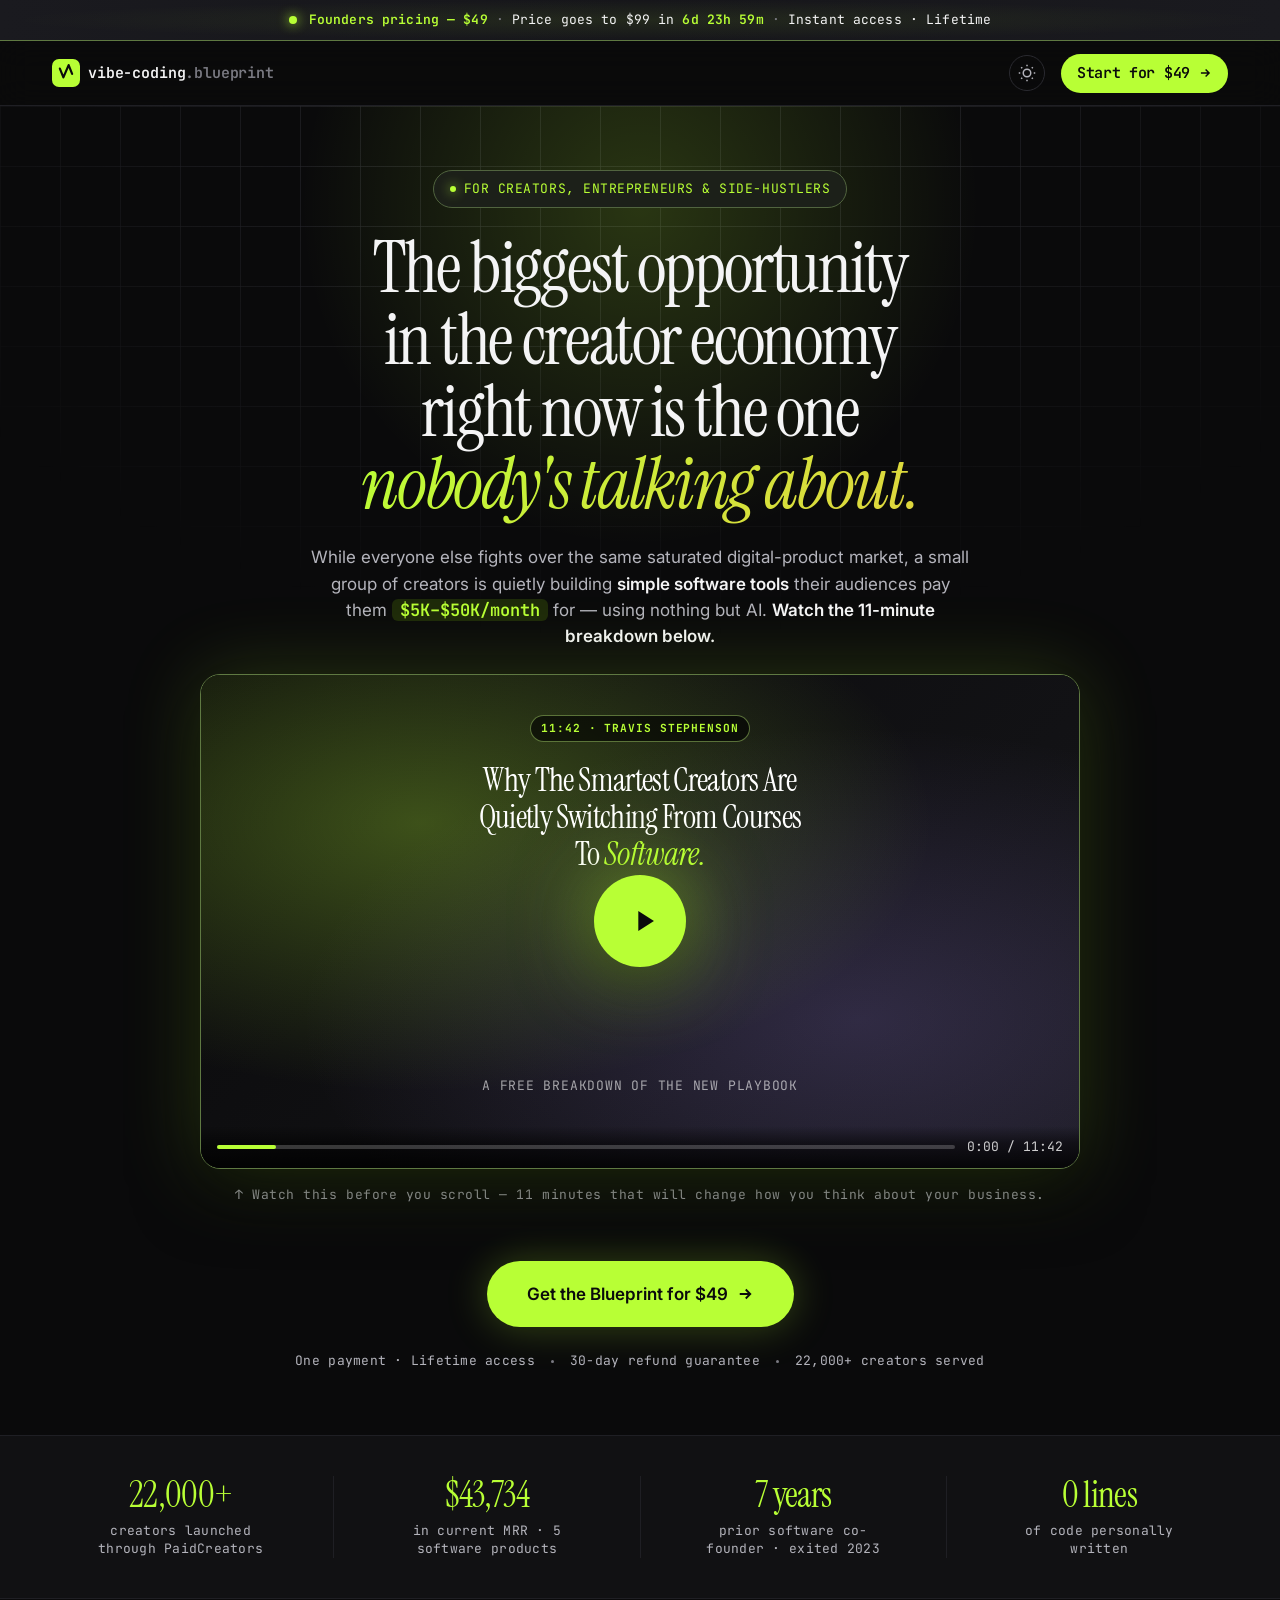
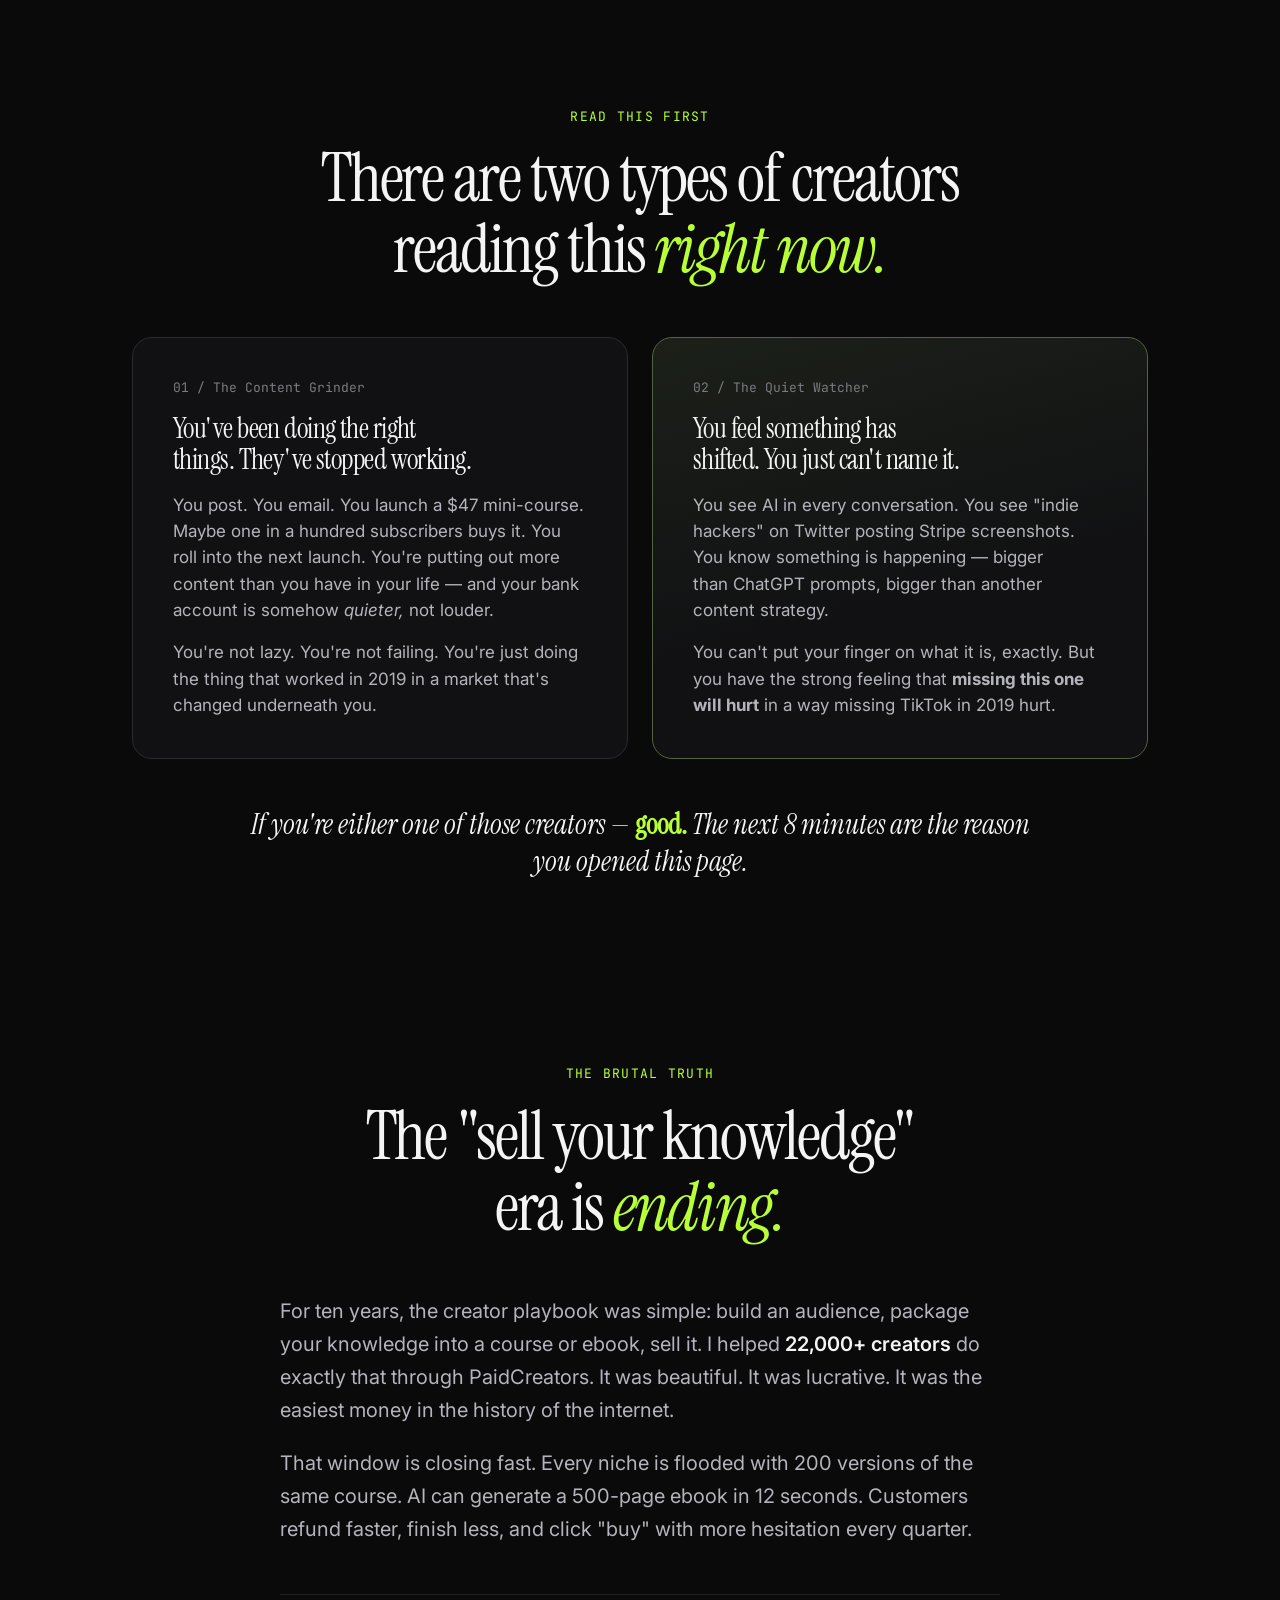
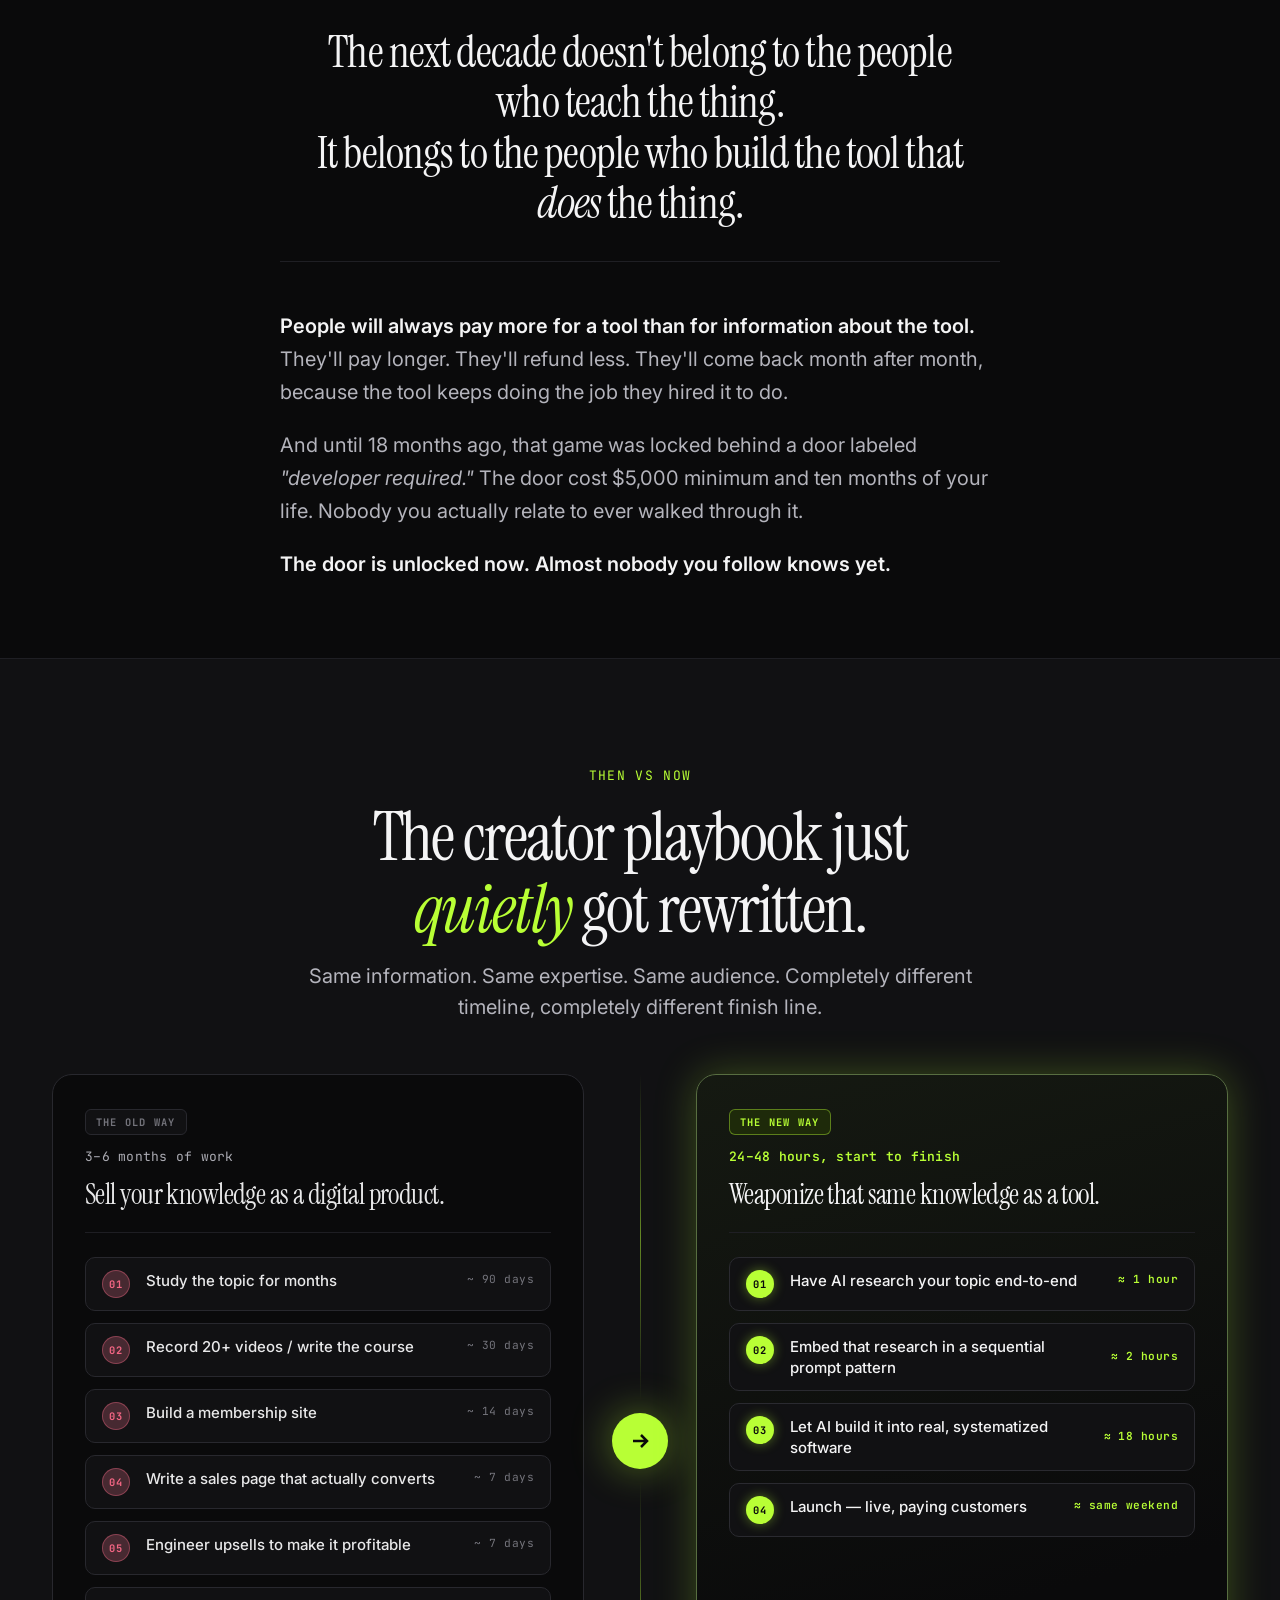
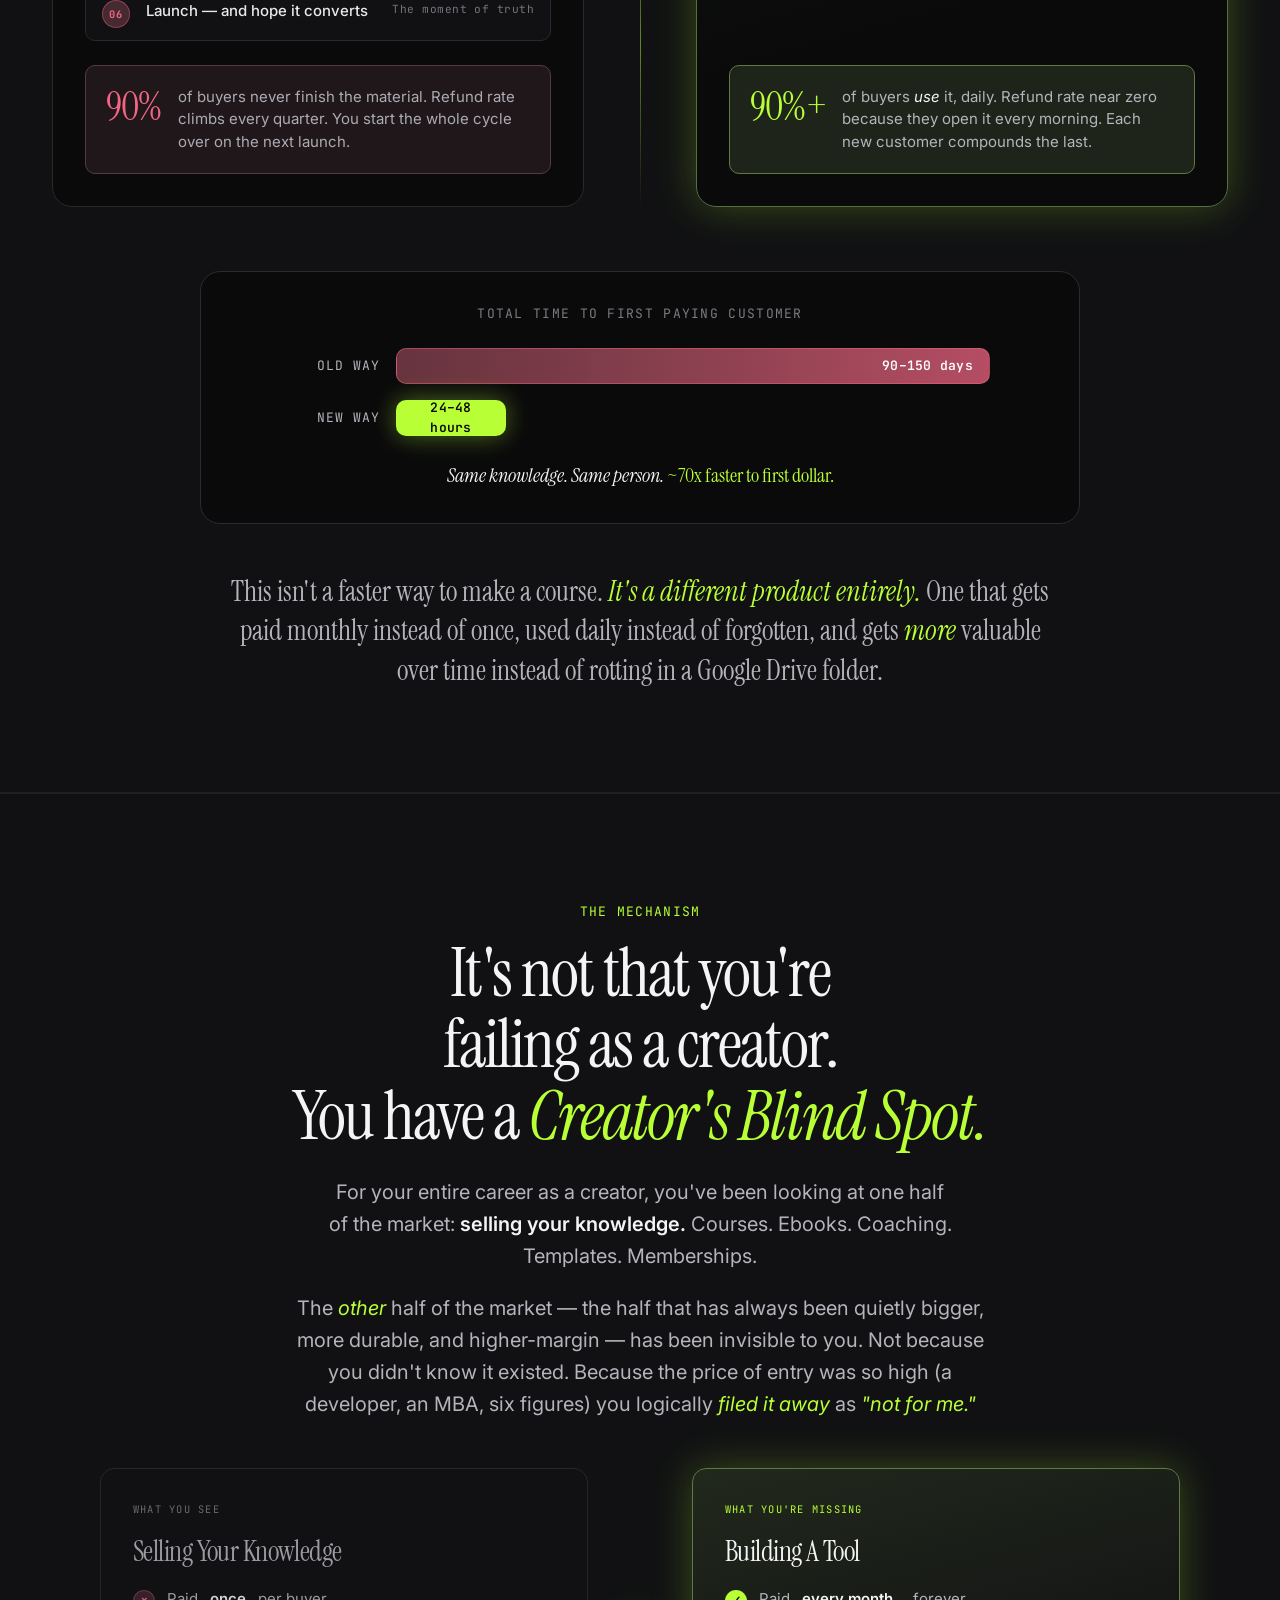
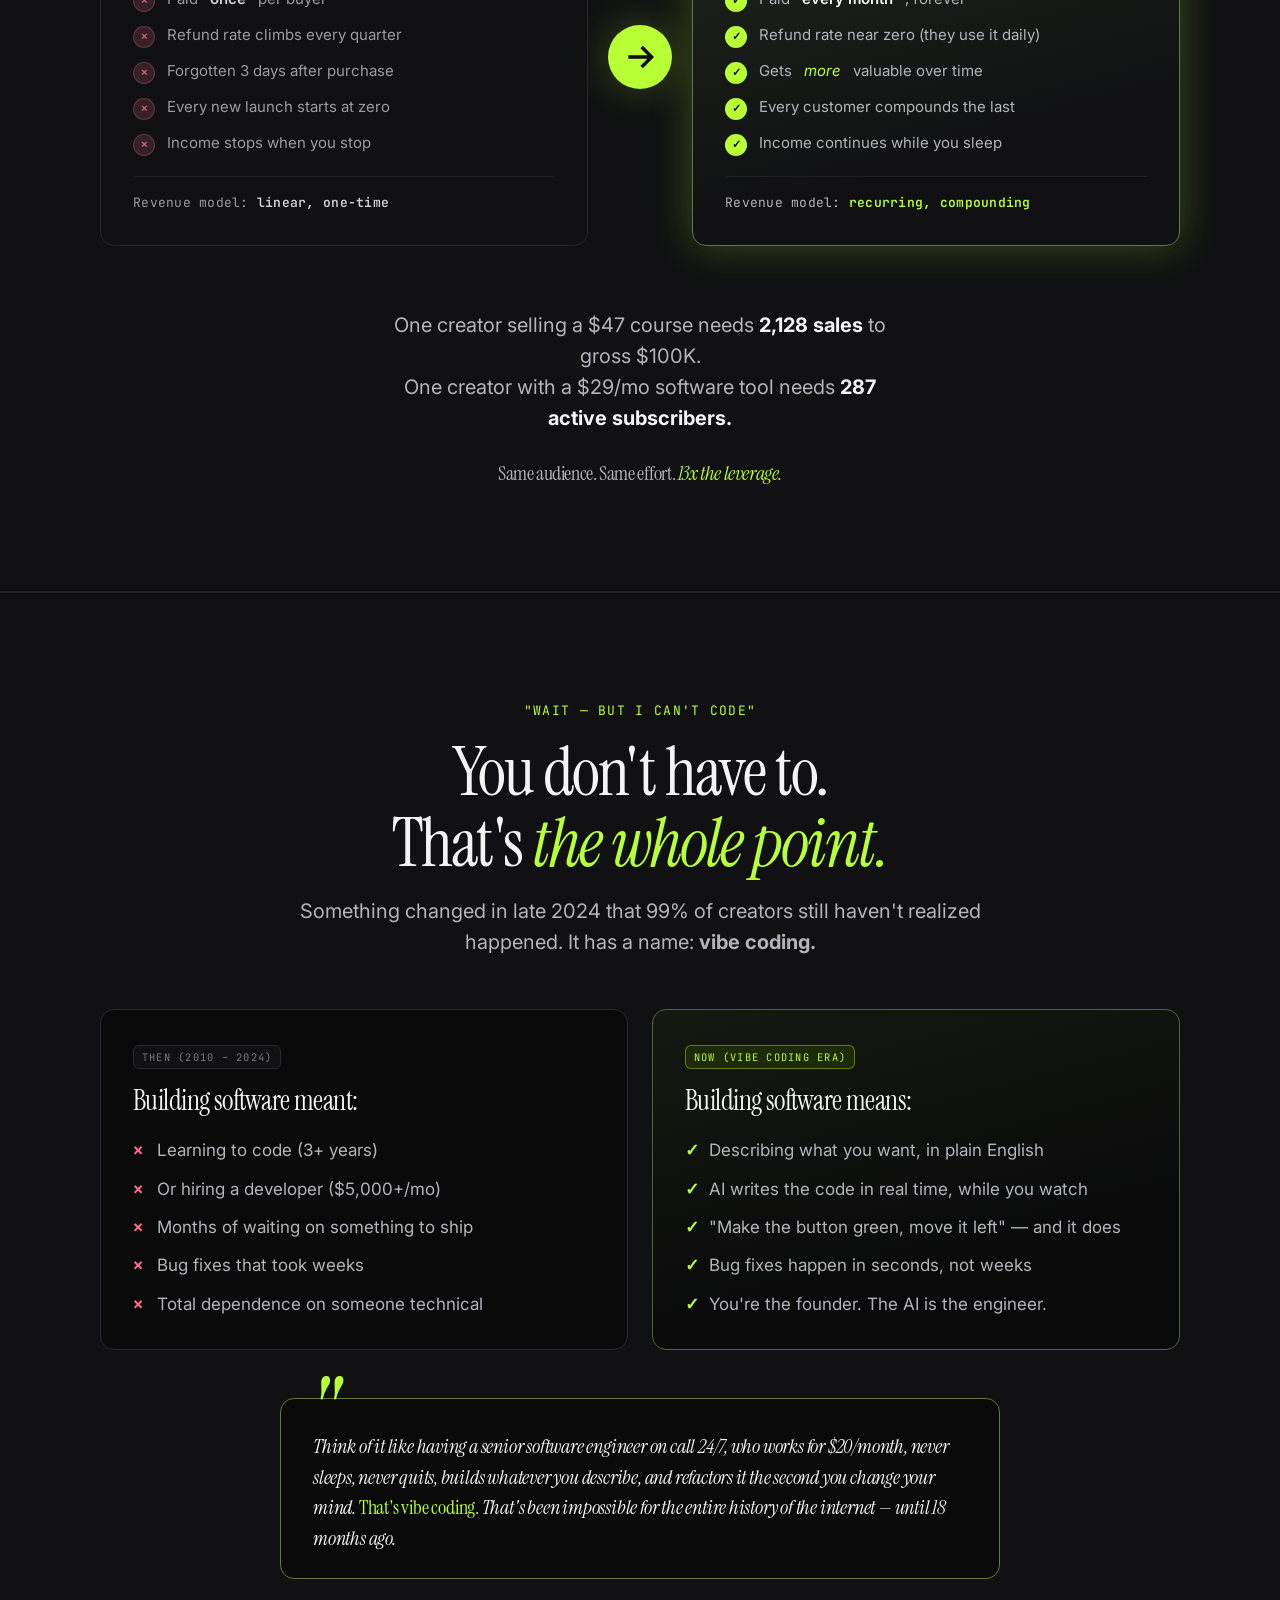
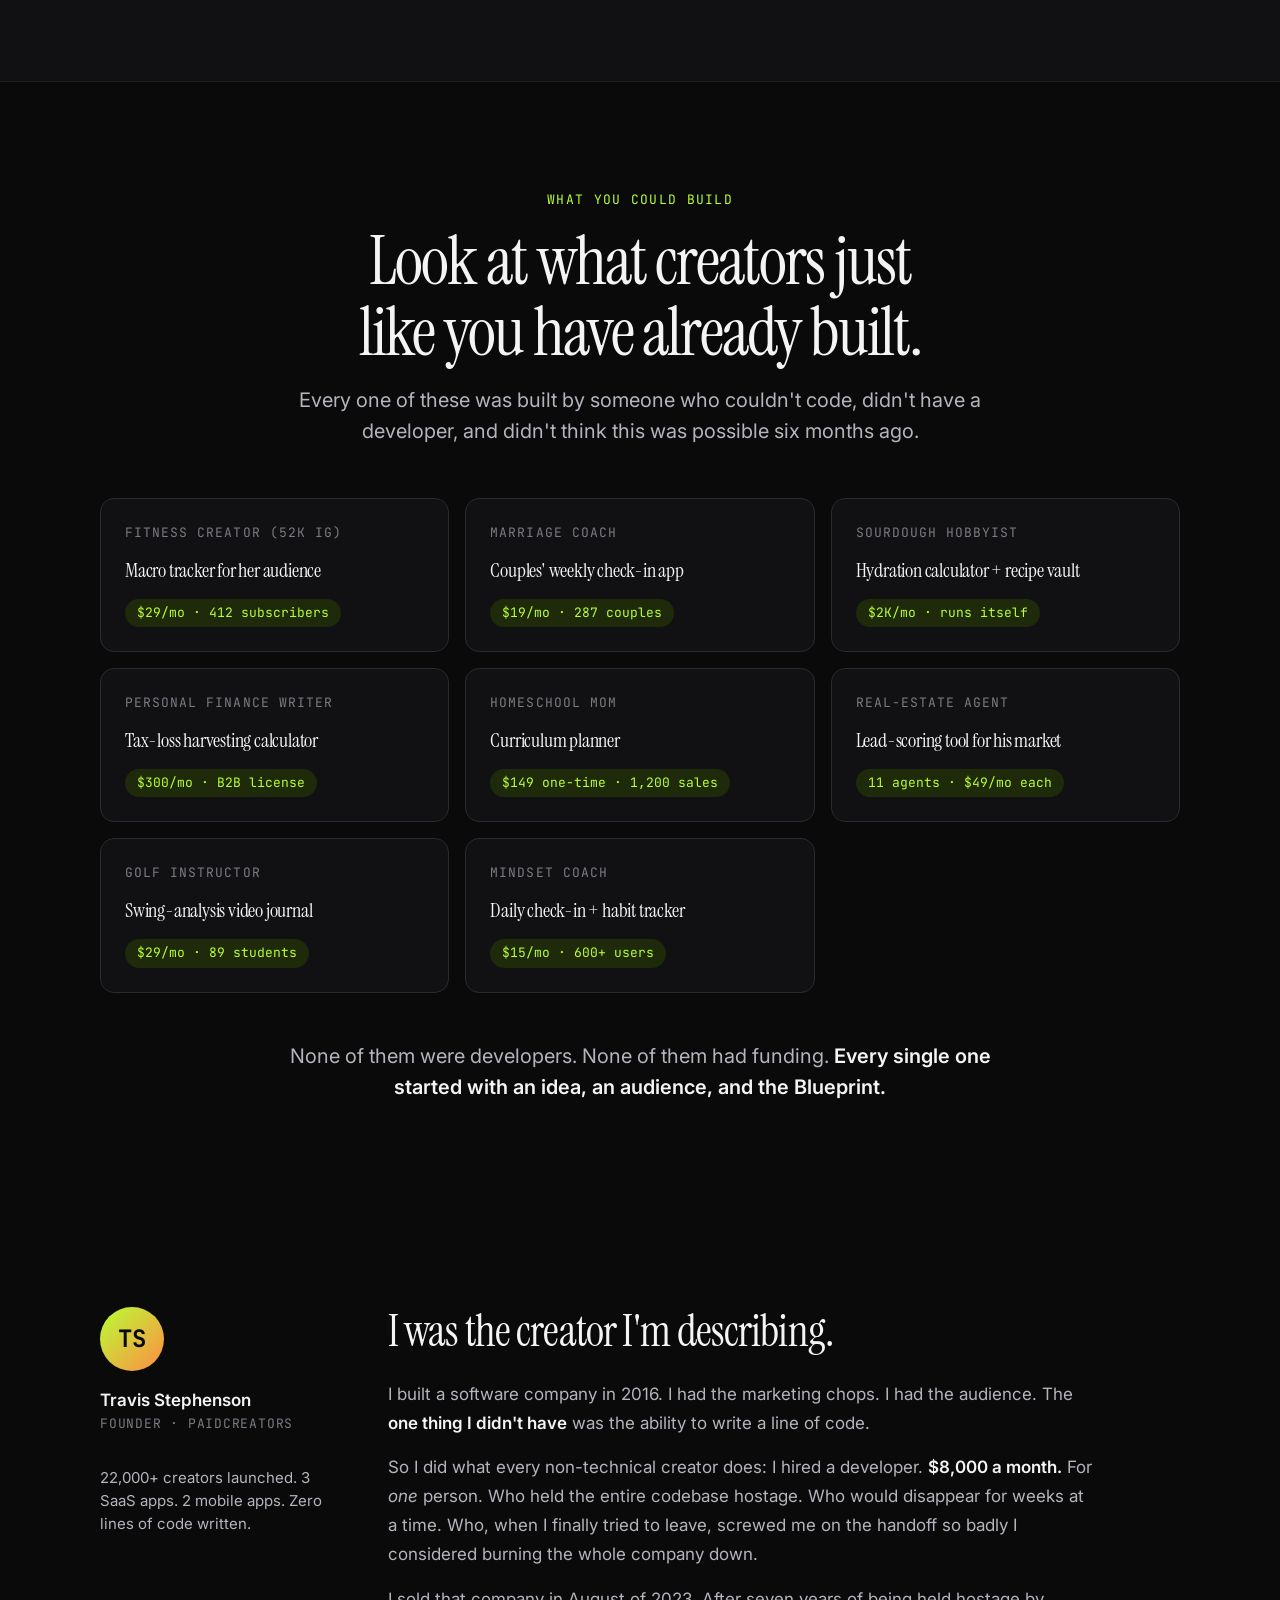
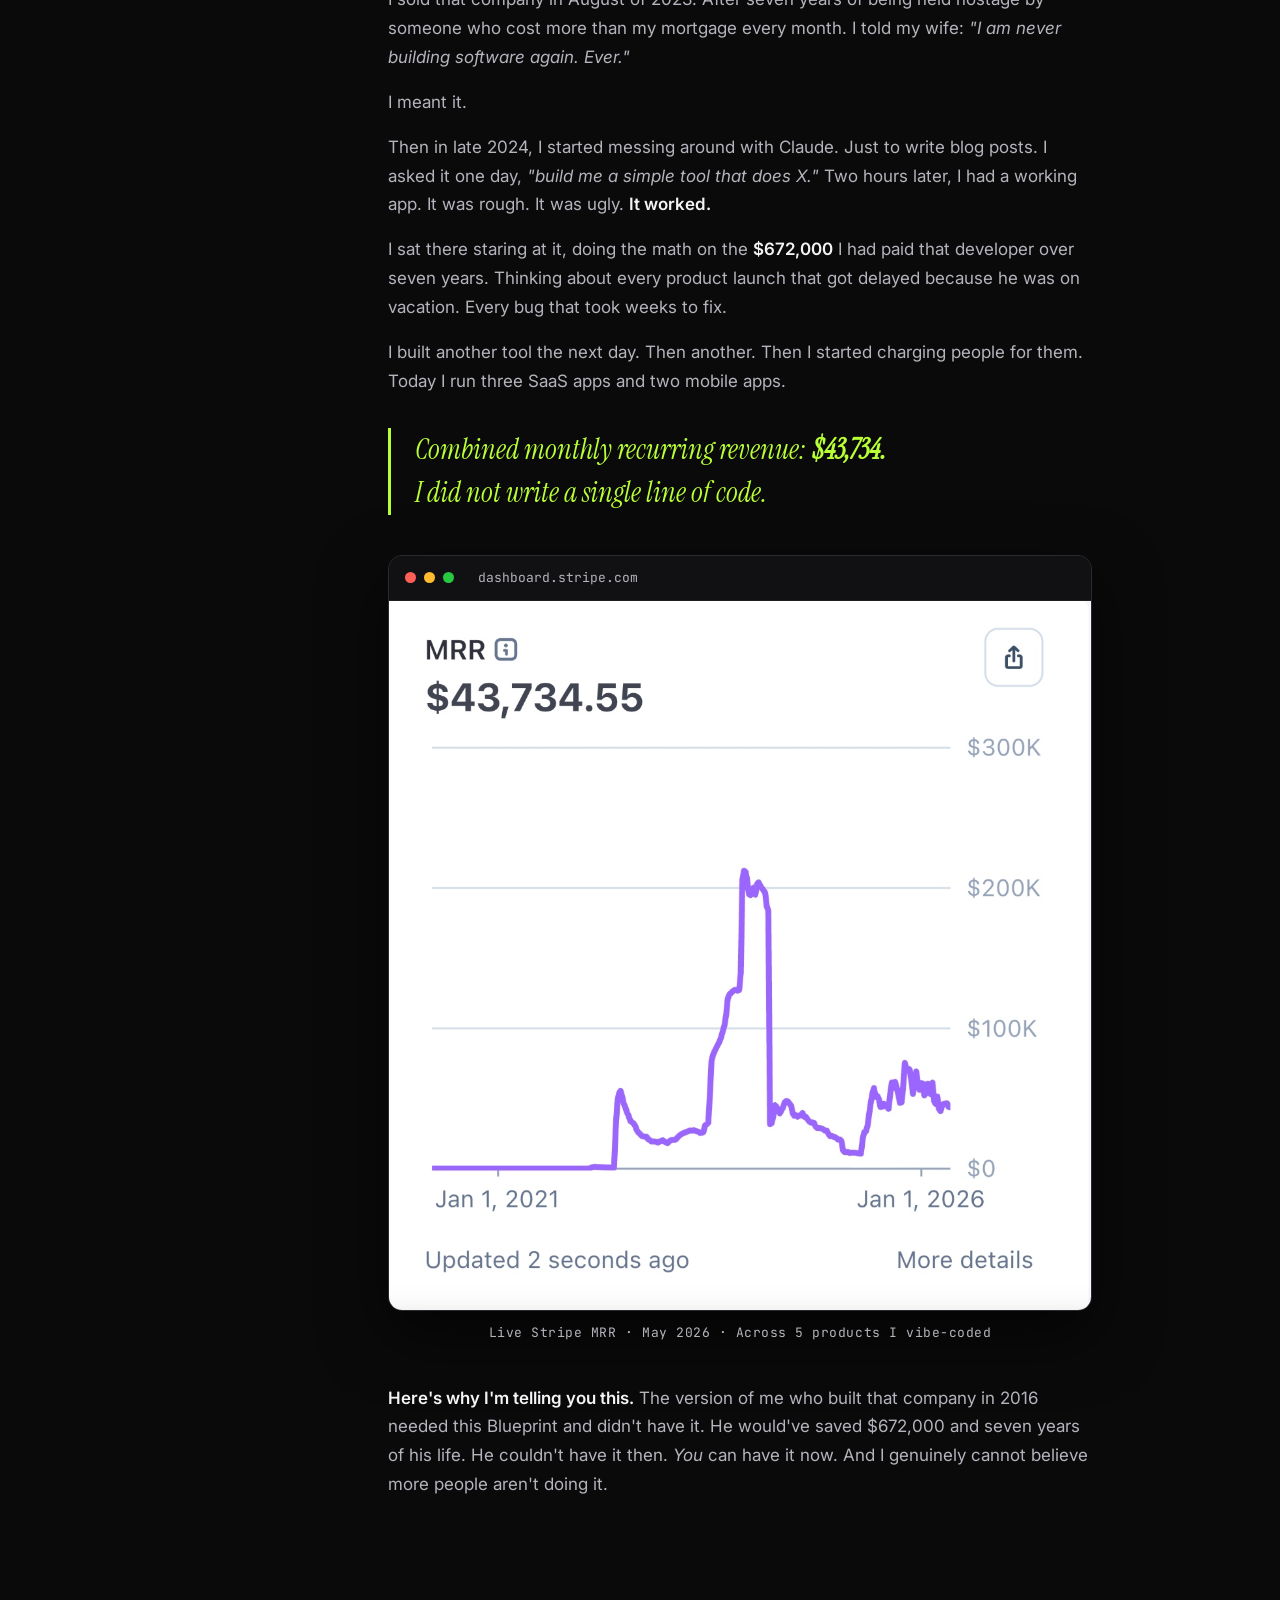
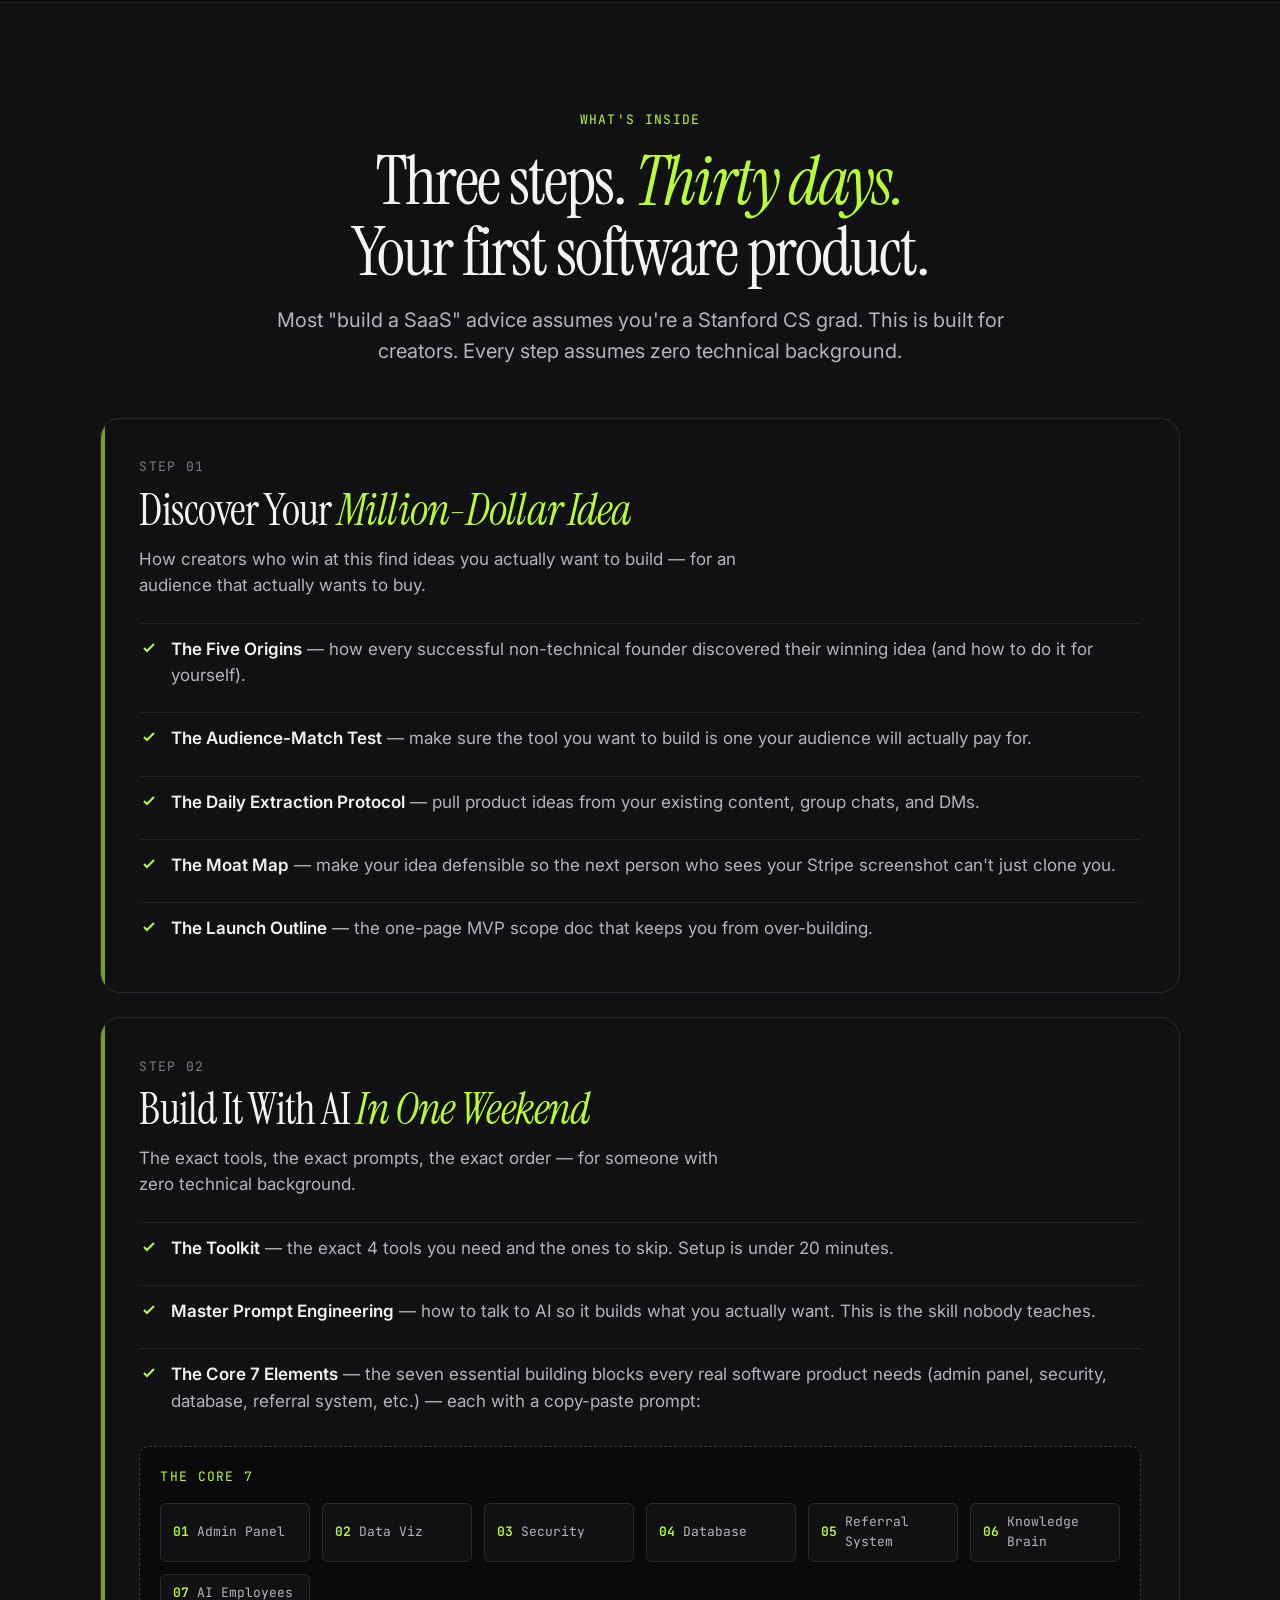
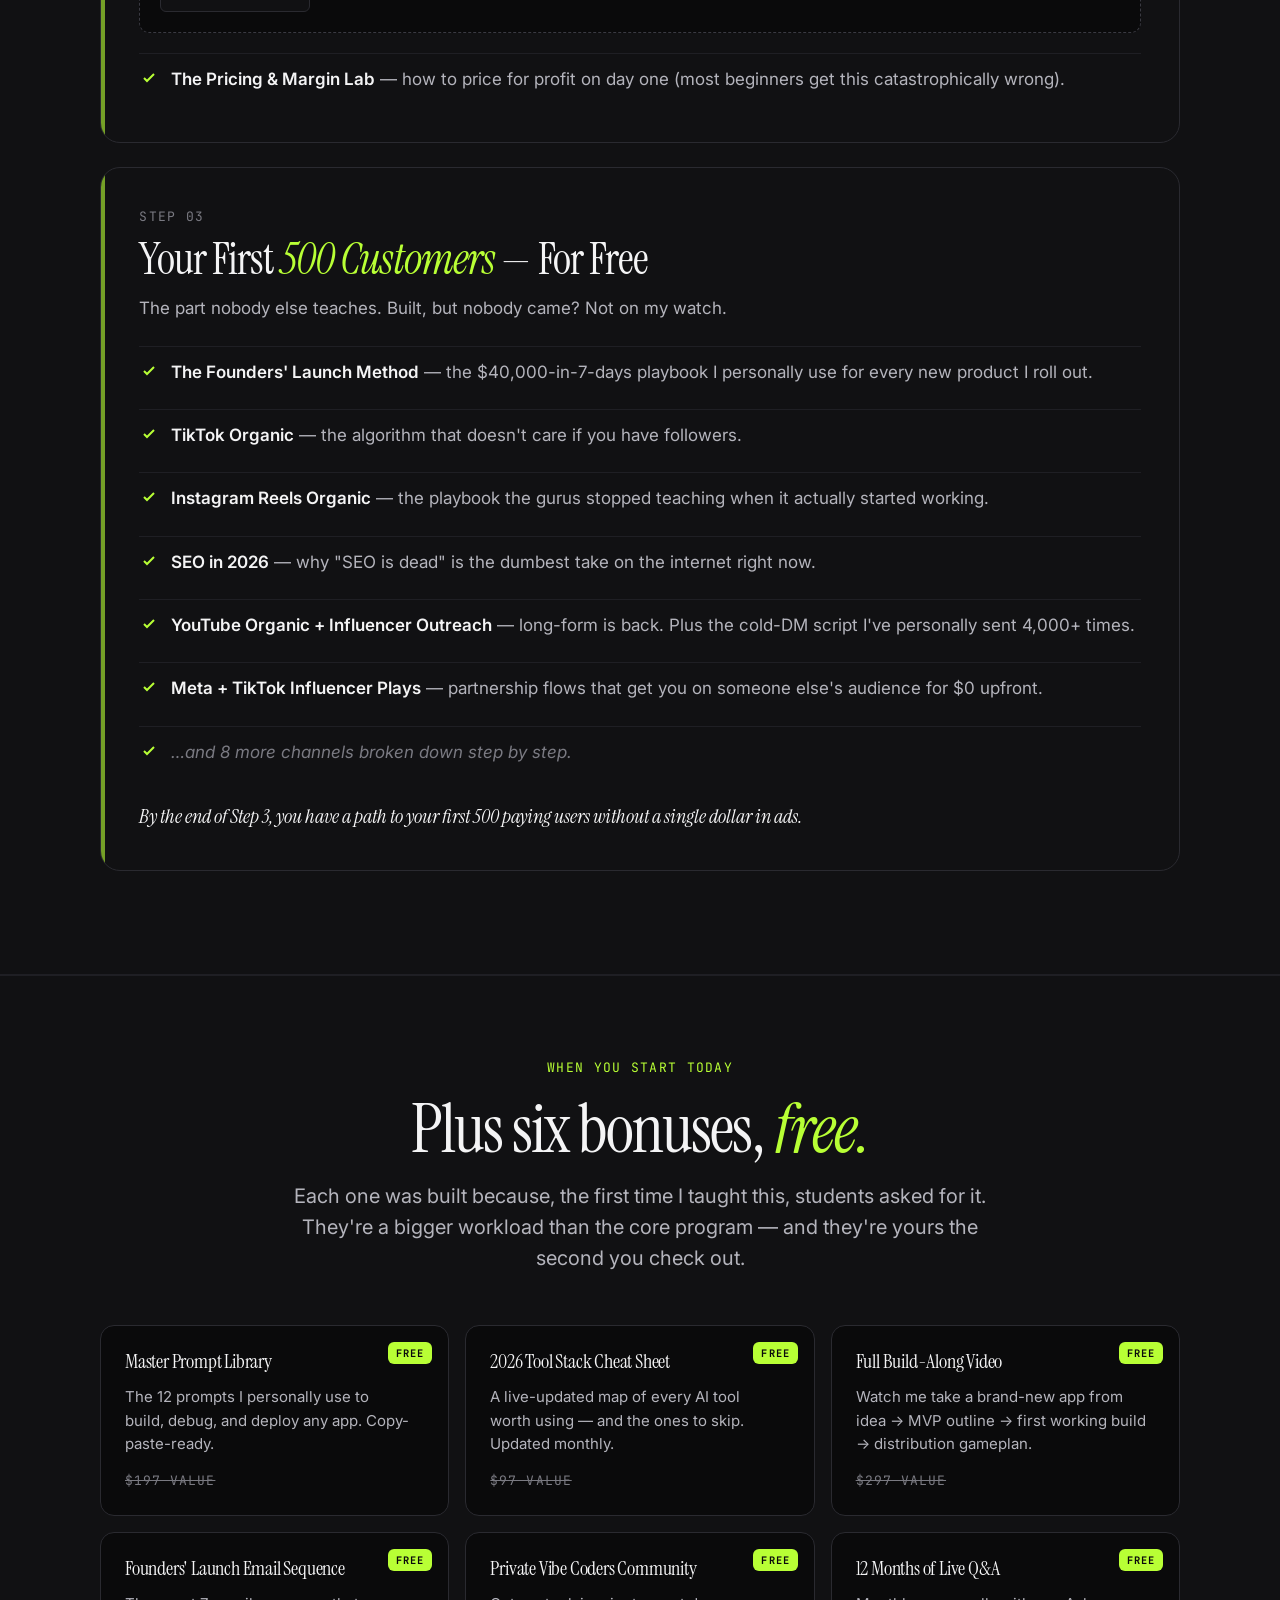
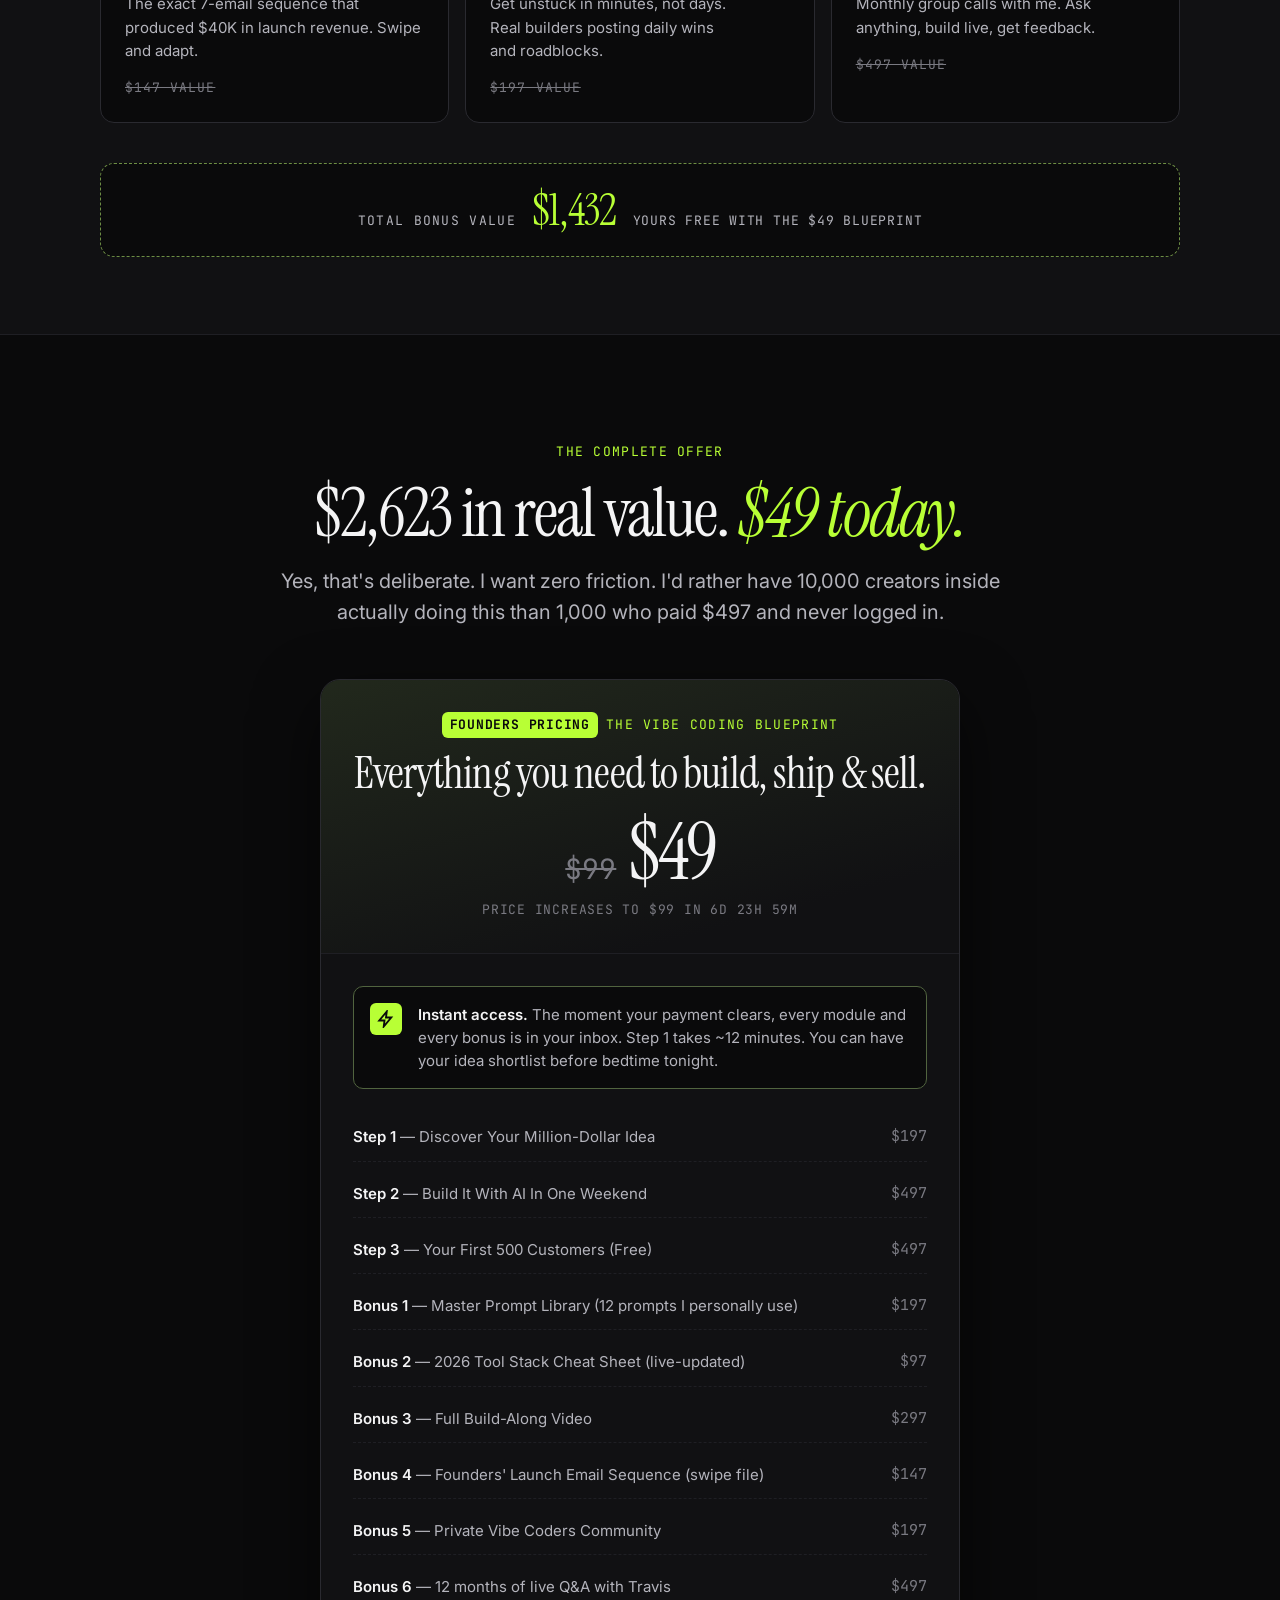
==== commit 0642d1a4: "v2: add Old Way vs New Way section + 9 pricing" ====
--- a/index.html
+++ b/index.html
@@ -30,9 +30,9 @@
       <div class="container urgency-bar__inner">
         <span class="urgency-bar__pulse"></span>
         <span class="urgency-bar__text">
-          <strong>Founders pricing — $27</strong>
+          <strong>Founders pricing — $49</strong>
           <span class="urgency-bar__sep">·</span>
-          <span>Price goes to $97 in</span>
+          <span>Price goes to $99 in</span>
           <span class="urgency-bar__timer" data-countdown></span>
           <span class="urgency-bar__sep urgency-bar__sep--hide-sm">·</span>
           <span class="urgency-bar__hide-sm">Instant access · Lifetime</span>
@@ -58,7 +58,7 @@
             </svg>
           </button>
           <a href="#pricing" class="nav__cta">
-            Start for $27
+            Start for $49
             <svg width="14" height="14" viewBox="0 0 24 24" fill="none" stroke="currentColor" stroke-width="2.5">
               <path d="M5 12h14M13 6l6 6-6 6" />
             </svg>
@@ -124,7 +124,7 @@
 
         <div class="hero__cta-row" style="margin-top: var(--space-8);">
           <a href="#pricing" class="btn btn--primary btn--xl">
-            Get the Blueprint for $27
+            Get the Blueprint for $49
             <svg class="arrow" width="18" height="18" viewBox="0 0 24 24" fill="none" stroke="currentColor" stroke-width="2.5">
               <path d="M5 12h14M13 6l6 6-6 6" />
             </svg>
@@ -242,6 +242,163 @@
           </p>
           <p><strong>The door is unlocked now. Almost nobody you follow knows yet.</strong></p>
         </div>
+      </div>
+    </section>
+
+    <!-- ============================================================
+         OLD WAY vs NEW WAY — the shift
+         ============================================================ -->
+    <section class="shift">
+      <div class="container">
+        <div class="section-header">
+          <span class="section-header__eyebrow">Then vs now</span>
+          <h2 class="section-header__title">The creator playbook just <em>quietly</em> got rewritten.</h2>
+          <p class="section-header__sub">
+            Same information. Same expertise. Same audience. Completely different timeline, completely different
+            finish line.
+          </p>
+        </div>
+
+        <div class="shift-grid">
+          <div class="shift-col shift-col--old">
+            <div class="shift-col__head">
+              <div class="shift-col__tag">The Old Way</div>
+              <div class="shift-col__tagline">3–6 months of work</div>
+              <h3 class="shift-col__title">Sell your knowledge as a digital product.</h3>
+            </div>
+            <ol class="shift-steps" role="list">
+              <li class="shift-step shift-step--old">
+                <div class="shift-step__num">01</div>
+                <div class="shift-step__body">
+                  <div class="shift-step__name">Study the topic for months</div>
+                  <div class="shift-step__meta">~ 90 days</div>
+                </div>
+              </li>
+              <li class="shift-step shift-step--old">
+                <div class="shift-step__num">02</div>
+                <div class="shift-step__body">
+                  <div class="shift-step__name">Record 20+ videos / write the course</div>
+                  <div class="shift-step__meta">~ 30 days</div>
+                </div>
+              </li>
+              <li class="shift-step shift-step--old">
+                <div class="shift-step__num">03</div>
+                <div class="shift-step__body">
+                  <div class="shift-step__name">Build a membership site</div>
+                  <div class="shift-step__meta">~ 14 days</div>
+                </div>
+              </li>
+              <li class="shift-step shift-step--old">
+                <div class="shift-step__num">04</div>
+                <div class="shift-step__body">
+                  <div class="shift-step__name">Write a sales page that actually converts</div>
+                  <div class="shift-step__meta">~ 7 days</div>
+                </div>
+              </li>
+              <li class="shift-step shift-step--old">
+                <div class="shift-step__num">05</div>
+                <div class="shift-step__body">
+                  <div class="shift-step__name">Engineer upsells to make it profitable</div>
+                  <div class="shift-step__meta">~ 7 days</div>
+                </div>
+              </li>
+              <li class="shift-step shift-step--old">
+                <div class="shift-step__num">06</div>
+                <div class="shift-step__body">
+                  <div class="shift-step__name">Launch — and hope it converts</div>
+                  <div class="shift-step__meta">The moment of truth</div>
+                </div>
+              </li>
+            </ol>
+            <div class="shift-col__outcome shift-col__outcome--bad">
+              <div class="shift-col__outcome-num">90%</div>
+              <div class="shift-col__outcome-body">
+                of buyers never finish the material. Refund rate climbs every quarter. You start the whole cycle over
+                on the next launch.
+              </div>
+            </div>
+          </div>
+
+          <div class="shift-divider" aria-hidden="true">
+            <div class="shift-divider__line"></div>
+            <div class="shift-divider__badge">
+              <svg width="24" height="24" viewBox="0 0 24 24" fill="none" stroke="currentColor" stroke-width="2.5">
+                <path d="M5 12h14M13 6l6 6-6 6" />
+              </svg>
+            </div>
+            <div class="shift-divider__line"></div>
+          </div>
+
+          <div class="shift-col shift-col--new">
+            <div class="shift-col__head">
+              <div class="shift-col__tag shift-col__tag--lime">The New Way</div>
+              <div class="shift-col__tagline shift-col__tagline--lime">24–48 hours, start to finish</div>
+              <h3 class="shift-col__title">Weaponize that same knowledge as a tool.</h3>
+            </div>
+            <ol class="shift-steps" role="list">
+              <li class="shift-step shift-step--new">
+                <div class="shift-step__num">01</div>
+                <div class="shift-step__body">
+                  <div class="shift-step__name">Have AI research your topic end-to-end</div>
+                  <div class="shift-step__meta">≈ 1 hour</div>
+                </div>
+              </li>
+              <li class="shift-step shift-step--new">
+                <div class="shift-step__num">02</div>
+                <div class="shift-step__body">
+                  <div class="shift-step__name">Embed that research in a sequential prompt pattern</div>
+                  <div class="shift-step__meta">≈ 2 hours</div>
+                </div>
+              </li>
+              <li class="shift-step shift-step--new">
+                <div class="shift-step__num">03</div>
+                <div class="shift-step__body">
+                  <div class="shift-step__name">Let AI build it into real, systematized software</div>
+                  <div class="shift-step__meta">≈ 18 hours</div>
+                </div>
+              </li>
+              <li class="shift-step shift-step--new">
+                <div class="shift-step__num">04</div>
+                <div class="shift-step__body">
+                  <div class="shift-step__name">Launch — live, paying customers</div>
+                  <div class="shift-step__meta">≈ same weekend</div>
+                </div>
+              </li>
+            </ol>
+            <div class="shift-col__outcome shift-col__outcome--good">
+              <div class="shift-col__outcome-num">90%+</div>
+              <div class="shift-col__outcome-body">
+                of buyers <em>use</em> it, daily. Refund rate near zero because they open it every morning. Each new
+                customer compounds the last.
+              </div>
+            </div>
+          </div>
+        </div>
+
+        <div class="shift-timeline" aria-hidden="true">
+          <div class="shift-timeline__label">Total time to first paying customer</div>
+          <div class="shift-timeline__bars">
+            <div class="shift-timeline__bar">
+              <span class="shift-timeline__bar-label">Old way</span>
+              <div class="shift-timeline__bar-fill shift-timeline__bar-fill--old">
+                <span>90–150 days</span>
+              </div>
+            </div>
+            <div class="shift-timeline__bar">
+              <span class="shift-timeline__bar-label">New way</span>
+              <div class="shift-timeline__bar-fill shift-timeline__bar-fill--new">
+                <span>24–48 hours</span>
+              </div>
+            </div>
+          </div>
+          <div class="shift-timeline__note">Same knowledge. Same person. <strong>~70x faster to first dollar.</strong></div>
+        </div>
+
+        <p class="shift-close">
+          This isn't a faster way to make a course. <em>It's a different product entirely.</em> One that gets paid
+          monthly instead of once, used daily instead of forgotten, and gets <em>more</em> valuable over time instead
+          of rotting in a Google Drive folder.
+        </p>
       </div>
     </section>
 
@@ -644,7 +801,7 @@
         <div class="free__total">
           <div class="free__total-line">Total bonus value</div>
           <div class="free__total-amount">$1,432</div>
-          <div class="free__total-meta">Yours free with the $27 Blueprint</div>
+          <div class="free__total-meta">Yours free with the $49 Blueprint</div>
         </div>
       </div>
     </section>
@@ -656,7 +813,7 @@
       <div class="container">
         <div class="section-header">
           <span class="section-header__eyebrow">The complete offer</span>
-          <h2 class="section-header__title">$2,623 in real value. <em>$27 today.</em></h2>
+          <h2 class="section-header__title">$2,623 in real value. <em>$49 today.</em></h2>
           <p class="section-header__sub">
             Yes, that's deliberate. I want zero friction. I'd rather have 10,000 creators inside actually doing this
             than 1,000 who paid $497 and never logged in.
@@ -670,10 +827,10 @@
             </div>
             <h3 class="pricing__title">Everything you need to build, ship & sell.</h3>
             <div class="pricing__price">
-              <span class="pricing__price-strike">$97</span>
-              <span class="pricing__price-amount">$27</span>
-            </div>
-            <p class="pricing__sub">Price increases to $97 in <span data-countdown></span></p>
+              <span class="pricing__price-strike">$99</span>
+              <span class="pricing__price-amount">$49</span>
+            </div>
+            <p class="pricing__sub">Price increases to $99 in <span data-countdown></span></p>
           </div>
           <div class="pricing__body">
             <div class="now-row">
@@ -704,10 +861,10 @@
             </div>
             <div class="stack-today">
               <span>Today, one payment</span>
-              <span class="stack-today__value">$27</span>
+              <span class="stack-today__value">$49</span>
             </div>
             <a href="#" class="btn btn--primary btn--xl pricing__cta">
-              Claim my $27 Blueprint
+              Claim my $49 Blueprint
               <svg class="arrow" width="18" height="18" viewBox="0 0 24 24" fill="none" stroke="currentColor" stroke-width="2.5"><path d="M5 12h14M13 6l6 6-6 6" /></svg>
             </a>
             <div class="pricing__guarantee">
@@ -839,11 +996,11 @@
             </div>
           </details>
           <details class="faq__item">
-            <summary>Why is it only $27? What's the catch?</summary>
+            <summary>Why is it only $49? What's the catch?</summary>
             <div class="faq__body">
               No catch. No hidden upsells, no recurring fee, no expiring access. I'd rather have 10,000 creators
-              inside actually doing the work than 1,000 paying $497 and never logging in. The price goes to $97 when
-              the countdown ends — but $27 today, lifetime, is the whole deal.
+              inside actually doing the work than 1,000 paying $497 and never logging in. The price goes to $99 when
+              the countdown ends — but $49 today, lifetime, is the whole deal.
             </div>
           </details>
         </div>
@@ -875,7 +1032,7 @@
           </div>
         </div>
         <a href="#" class="btn btn--primary btn--xl">
-          Lock in $27 before the price doubles
+          Lock in $49 before the price doubles
           <svg class="arrow" width="18" height="18" viewBox="0 0 24 24" fill="none" stroke="currentColor" stroke-width="2.5"><path d="M5 12h14M13 6l6 6-6 6" /></svg>
         </a>
         <p style="font-family: var(--font-mono); font-size: var(--text-xs); color: var(--color-text-muted); margin-top: var(--space-6); text-transform: uppercase; letter-spacing: 0.06em;">
--- a/v2.css
+++ b/v2.css
@@ -535,3 +535,374 @@
     font-size: clamp(2rem, 8vw, 2.75rem);
   }
 }
+
+/* ============================================================
+   OLD WAY vs NEW WAY — the shift
+   ============================================================ */
+.shift {
+  background: var(--color-surface);
+  border-top: 1px solid var(--color-divider);
+  border-bottom: 1px solid var(--color-divider);
+}
+
+.shift-grid {
+  display: grid;
+  grid-template-columns: 1fr 80px 1fr;
+  gap: var(--space-4);
+  max-width: var(--content-wide);
+  margin: 0 auto;
+  align-items: stretch;
+}
+
+@media (max-width: 960px) {
+  .shift-grid {
+    grid-template-columns: 1fr;
+    gap: var(--space-6);
+  }
+}
+
+.shift-col {
+  display: flex;
+  flex-direction: column;
+  padding: var(--space-8);
+  background: var(--color-bg);
+  border: 1px solid var(--color-border);
+  border-radius: var(--radius-xl);
+  position: relative;
+  overflow: hidden;
+}
+
+.shift-col--old {
+  opacity: 0.95;
+}
+
+.shift-col--new {
+  background: linear-gradient(165deg, color-mix(in oklab, var(--color-primary) 8%, var(--color-bg)) 0%, var(--color-bg) 70%);
+  border-color: color-mix(in oklab, var(--color-primary) 35%, var(--color-border));
+  box-shadow: var(--shadow-glow);
+}
+
+.shift-col__head {
+  margin-bottom: var(--space-6);
+  padding-bottom: var(--space-5);
+  border-bottom: 1px solid var(--color-divider);
+}
+
+.shift-col__tag {
+  display: inline-block;
+  font-family: var(--font-mono);
+  font-size: 0.65rem;
+  font-weight: 700;
+  letter-spacing: 0.12em;
+  text-transform: uppercase;
+  padding: 4px 10px;
+  background: var(--color-surface);
+  border: 1px solid var(--color-border);
+  border-radius: var(--radius-sm);
+  color: var(--color-text-faint);
+  margin-bottom: var(--space-3);
+}
+
+.shift-col__tag--lime {
+  background: var(--color-primary-highlight);
+  color: var(--color-primary);
+  border-color: color-mix(in oklab, var(--color-primary) 40%, transparent);
+}
+
+.shift-col__tagline {
+  font-family: var(--font-mono);
+  font-size: var(--text-xs);
+  color: var(--color-text-muted);
+  letter-spacing: 0.02em;
+  margin-bottom: var(--space-3);
+}
+
+.shift-col__tagline--lime {
+  color: var(--color-primary);
+  font-weight: 600;
+}
+
+.shift-col__title {
+  font-family: var(--font-display);
+  font-size: var(--text-xl);
+  font-weight: 400;
+  letter-spacing: -0.02em;
+  line-height: 1.15;
+  color: var(--color-text);
+}
+
+.shift-steps {
+  list-style: none;
+  display: flex;
+  flex-direction: column;
+  gap: var(--space-3);
+  margin-bottom: var(--space-6);
+  flex: 1;
+}
+
+.shift-step {
+  display: flex;
+  align-items: flex-start;
+  gap: var(--space-4);
+  padding: var(--space-3) var(--space-4);
+  background: var(--color-surface);
+  border: 1px solid var(--color-border);
+  border-radius: var(--radius-md);
+  position: relative;
+}
+
+.shift-step__num {
+  flex-shrink: 0;
+  font-family: var(--font-mono);
+  font-size: 0.65rem;
+  font-weight: 700;
+  letter-spacing: 0.08em;
+  width: 28px;
+  height: 28px;
+  display: grid;
+  place-items: center;
+  border-radius: 50%;
+  color: var(--color-on-primary);
+}
+
+.shift-step--old .shift-step__num {
+  background: color-mix(in oklab, var(--color-error) 25%, var(--color-surface-2));
+  color: var(--color-error);
+  border: 1px solid color-mix(in oklab, var(--color-error) 40%, transparent);
+}
+
+.shift-step--new .shift-step__num {
+  background: var(--color-primary);
+  color: var(--color-on-primary);
+  box-shadow: 0 0 12px rgba(184, 255, 53, 0.4);
+}
+
+.shift-step__body {
+  flex: 1;
+  display: flex;
+  align-items: center;
+  justify-content: space-between;
+  gap: var(--space-3);
+  flex-wrap: wrap;
+}
+
+.shift-step__name {
+  font-size: var(--text-sm);
+  color: var(--color-text);
+  font-weight: 500;
+  line-height: 1.4;
+  flex: 1;
+}
+
+.shift-step__meta {
+  font-family: var(--font-mono);
+  font-size: 0.7rem;
+  color: var(--color-text-faint);
+  letter-spacing: 0.04em;
+  white-space: nowrap;
+}
+
+.shift-step--new .shift-step__meta {
+  color: var(--color-primary);
+  font-weight: 600;
+}
+
+.shift-col__outcome {
+  display: flex;
+  align-items: flex-start;
+  gap: var(--space-4);
+  padding: var(--space-5);
+  border-radius: var(--radius-md);
+  margin-top: auto;
+}
+
+.shift-col__outcome--bad {
+  background: color-mix(in oklab, var(--color-error) 8%, var(--color-surface));
+  border: 1px solid color-mix(in oklab, var(--color-error) 25%, var(--color-border));
+}
+
+.shift-col__outcome--good {
+  background: color-mix(in oklab, var(--color-primary) 10%, var(--color-surface));
+  border: 1px solid color-mix(in oklab, var(--color-primary) 40%, var(--color-border));
+}
+
+.shift-col__outcome-num {
+  font-family: var(--font-display);
+  font-size: clamp(2rem, 4vw, 2.5rem);
+  font-weight: 400;
+  letter-spacing: -0.02em;
+  line-height: 1;
+}
+
+.shift-col__outcome--bad .shift-col__outcome-num {
+  color: var(--color-error);
+}
+
+.shift-col__outcome--good .shift-col__outcome-num {
+  color: var(--color-primary);
+}
+
+.shift-col__outcome-body {
+  font-size: var(--text-sm);
+  line-height: 1.5;
+  color: var(--color-text-muted);
+}
+
+.shift-col__outcome-body em {
+  font-style: italic;
+  color: var(--color-text);
+}
+
+/* DIVIDER */
+.shift-divider {
+  display: flex;
+  flex-direction: column;
+  align-items: center;
+  justify-content: center;
+  gap: var(--space-3);
+  position: relative;
+}
+
+@media (max-width: 960px) {
+  .shift-divider {
+    flex-direction: row;
+    width: 100%;
+    margin: var(--space-2) 0;
+  }
+}
+
+.shift-divider__line {
+  width: 1px;
+  flex: 1;
+  background: linear-gradient(to bottom, transparent, var(--color-primary), transparent);
+  opacity: 0.5;
+}
+
+@media (max-width: 960px) {
+  .shift-divider__line {
+    width: auto;
+    height: 1px;
+    background: linear-gradient(to right, transparent, var(--color-primary), transparent);
+  }
+}
+
+.shift-divider__badge {
+  width: 56px;
+  height: 56px;
+  display: grid;
+  place-items: center;
+  border-radius: 50%;
+  background: var(--color-primary);
+  color: var(--color-on-primary);
+  box-shadow: 0 0 40px rgba(184, 255, 53, 0.4);
+  flex-shrink: 0;
+}
+
+@media (max-width: 960px) {
+  .shift-divider__badge {
+    transform: rotate(90deg);
+  }
+}
+
+/* TIMELINE BARS */
+.shift-timeline {
+  max-width: 880px;
+  margin: var(--space-16) auto 0;
+  padding: var(--space-8);
+  background: var(--color-bg);
+  border: 1px solid var(--color-border);
+  border-radius: var(--radius-xl);
+  text-align: center;
+}
+
+.shift-timeline__label {
+  font-family: var(--font-mono);
+  font-size: var(--text-xs);
+  letter-spacing: 0.1em;
+  text-transform: uppercase;
+  color: var(--color-text-faint);
+  margin-bottom: var(--space-6);
+}
+
+.shift-timeline__bars {
+  display: flex;
+  flex-direction: column;
+  gap: var(--space-4);
+  max-width: 700px;
+  margin: 0 auto var(--space-6);
+}
+
+.shift-timeline__bar {
+  display: grid;
+  grid-template-columns: 90px 1fr;
+  gap: var(--space-4);
+  align-items: center;
+}
+
+.shift-timeline__bar-label {
+  font-family: var(--font-mono);
+  font-size: var(--text-xs);
+  text-transform: uppercase;
+  letter-spacing: 0.08em;
+  color: var(--color-text-muted);
+  text-align: right;
+}
+
+.shift-timeline__bar-fill {
+  height: 36px;
+  border-radius: var(--radius-md);
+  display: flex;
+  align-items: center;
+  padding: 0 var(--space-4);
+  font-family: var(--font-mono);
+  font-size: var(--text-xs);
+  font-weight: 600;
+  color: white;
+  position: relative;
+  letter-spacing: 0.02em;
+}
+
+.shift-timeline__bar-fill--old {
+  width: 100%;
+  background: linear-gradient(90deg, color-mix(in oklab, var(--color-error) 40%, var(--color-surface)) 0%, color-mix(in oklab, var(--color-error) 70%, transparent) 100%);
+  border: 1px solid color-mix(in oklab, var(--color-error) 40%, transparent);
+  justify-content: flex-end;
+  color: white;
+}
+
+.shift-timeline__bar-fill--new {
+  width: 4%;
+  min-width: 110px;
+  background: var(--color-primary);
+  color: var(--color-on-primary);
+  box-shadow: 0 0 24px rgba(184, 255, 53, 0.4);
+  justify-content: center;
+}
+
+.shift-timeline__note {
+  font-family: var(--font-display);
+  font-style: italic;
+  font-size: var(--text-lg);
+  color: var(--color-text);
+}
+
+.shift-timeline__note strong {
+  font-style: normal;
+  color: var(--color-primary);
+  font-weight: 400;
+}
+
+.shift-close {
+  text-align: center;
+  max-width: 64ch;
+  margin: var(--space-12) auto 0;
+  font-family: var(--font-display);
+  font-size: var(--text-xl);
+  line-height: 1.4;
+  color: var(--color-text-muted);
+}
+
+.shift-close em {
+  font-style: italic;
+  color: var(--color-primary);
+}
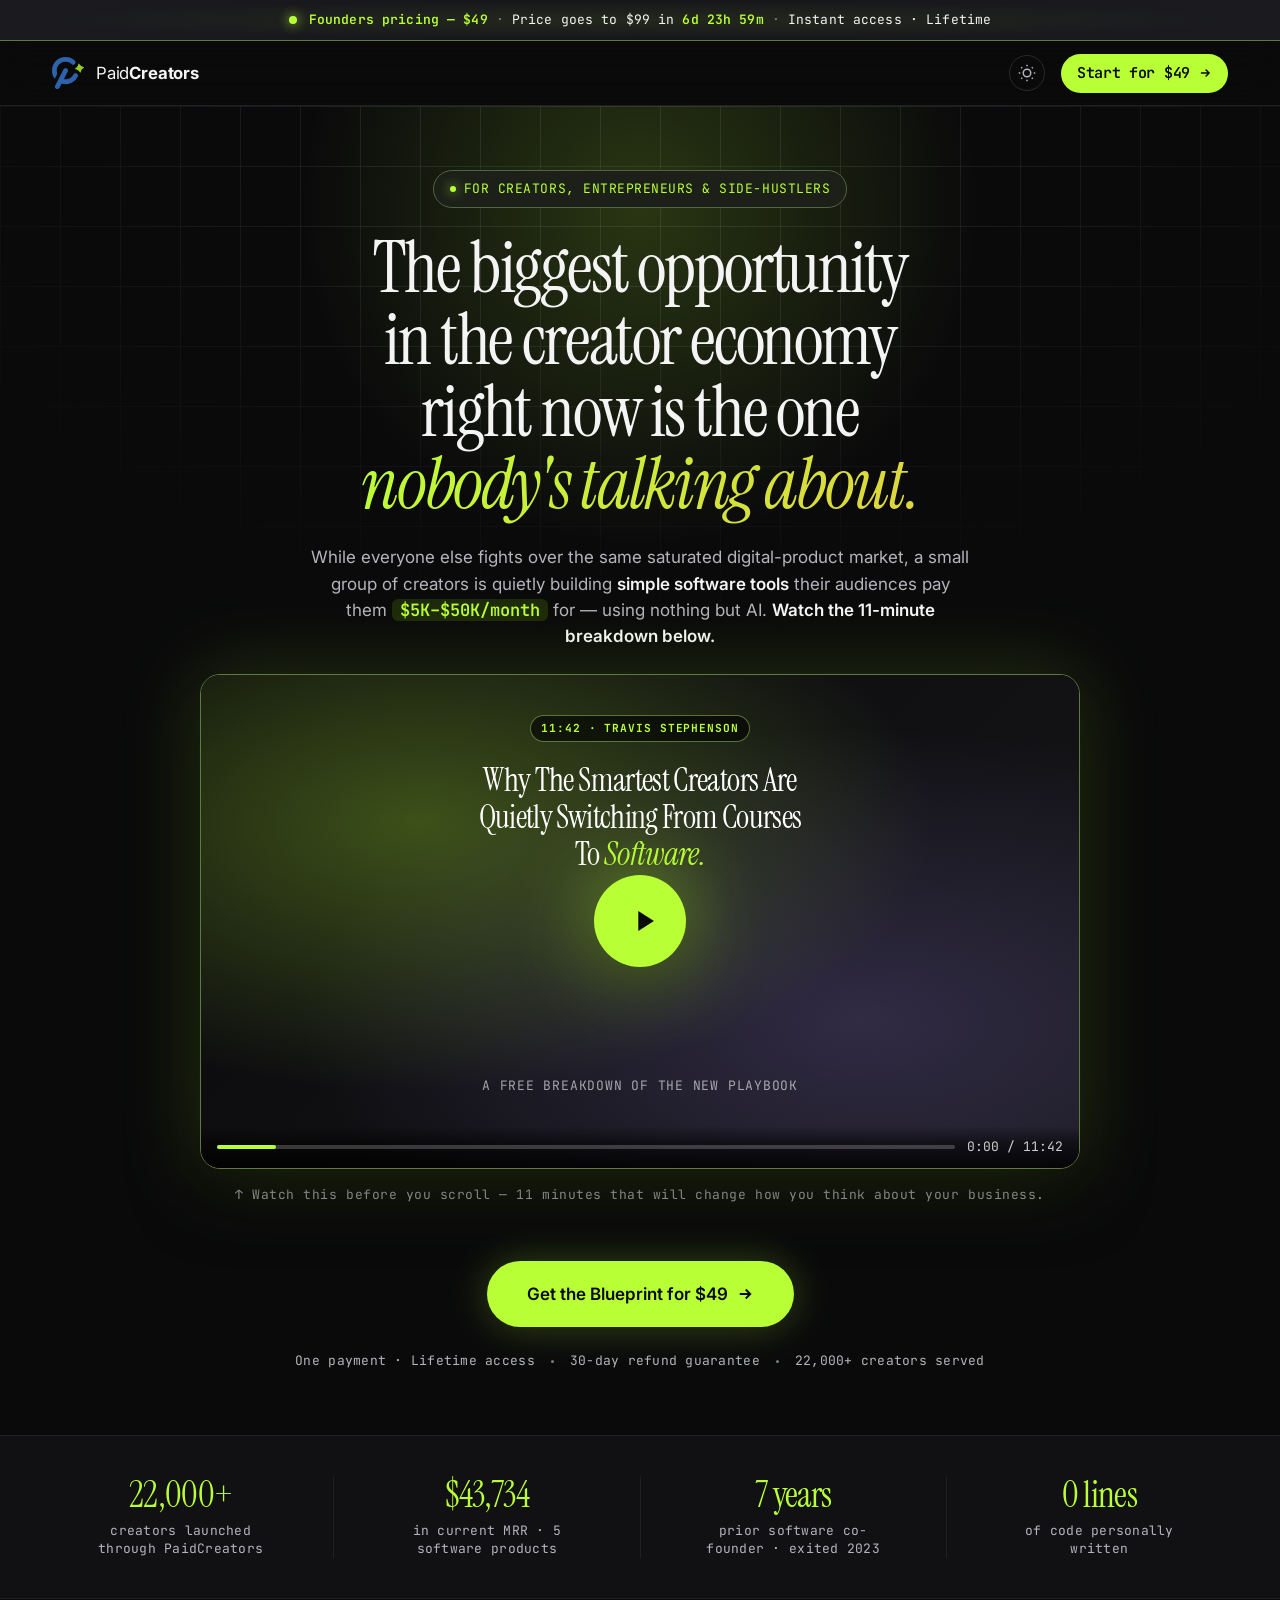
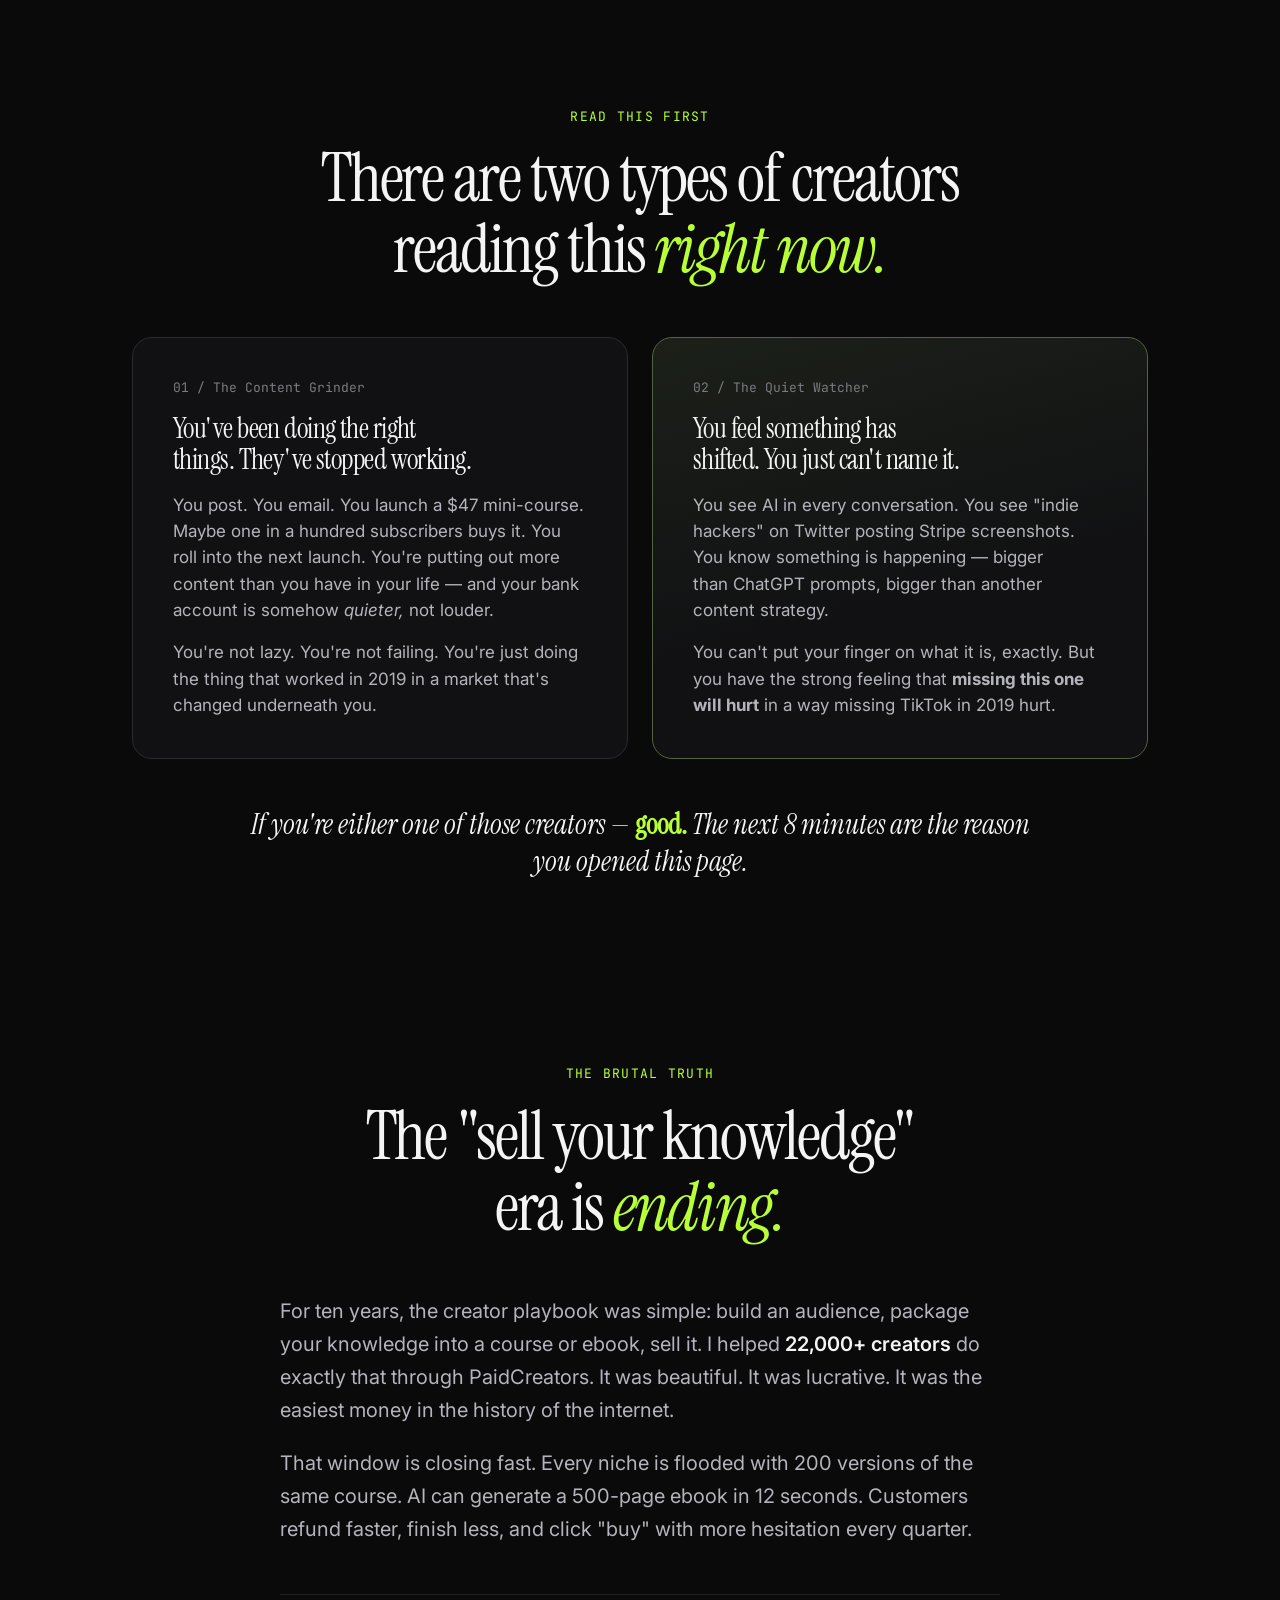
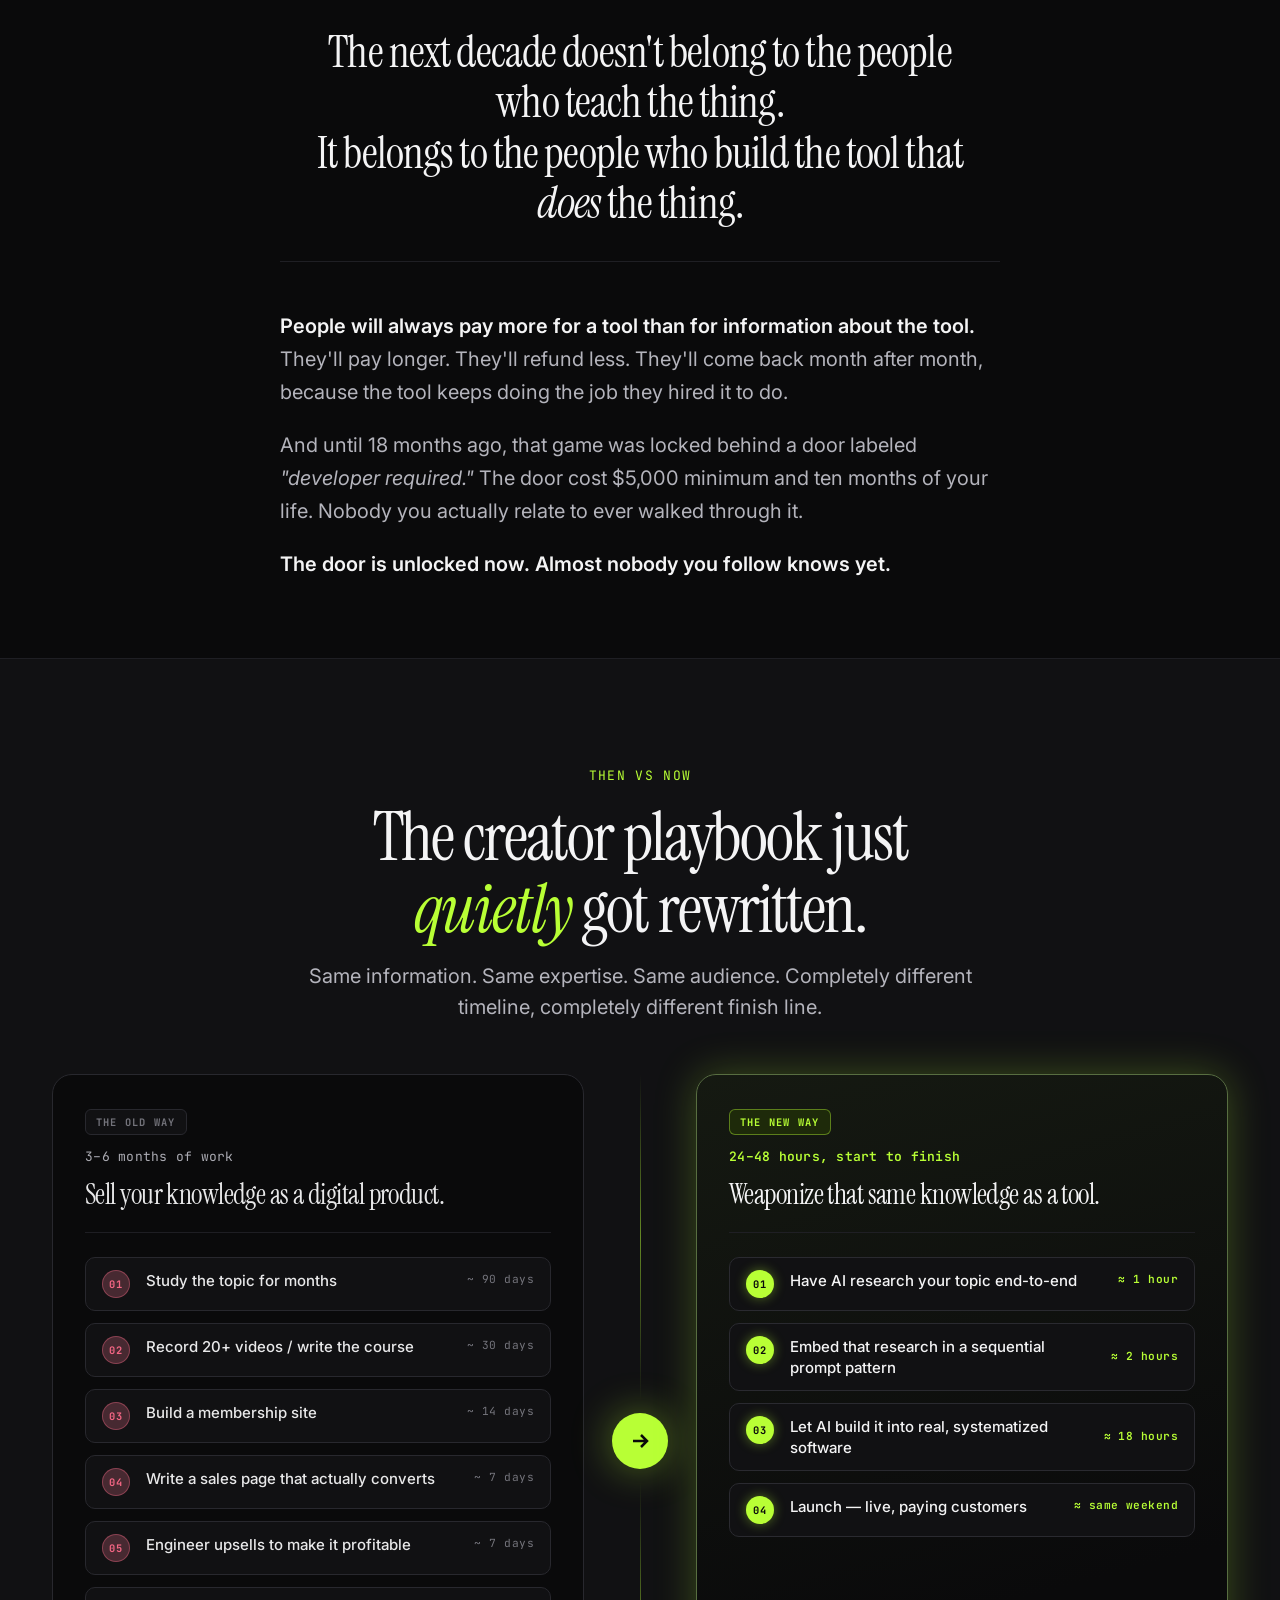
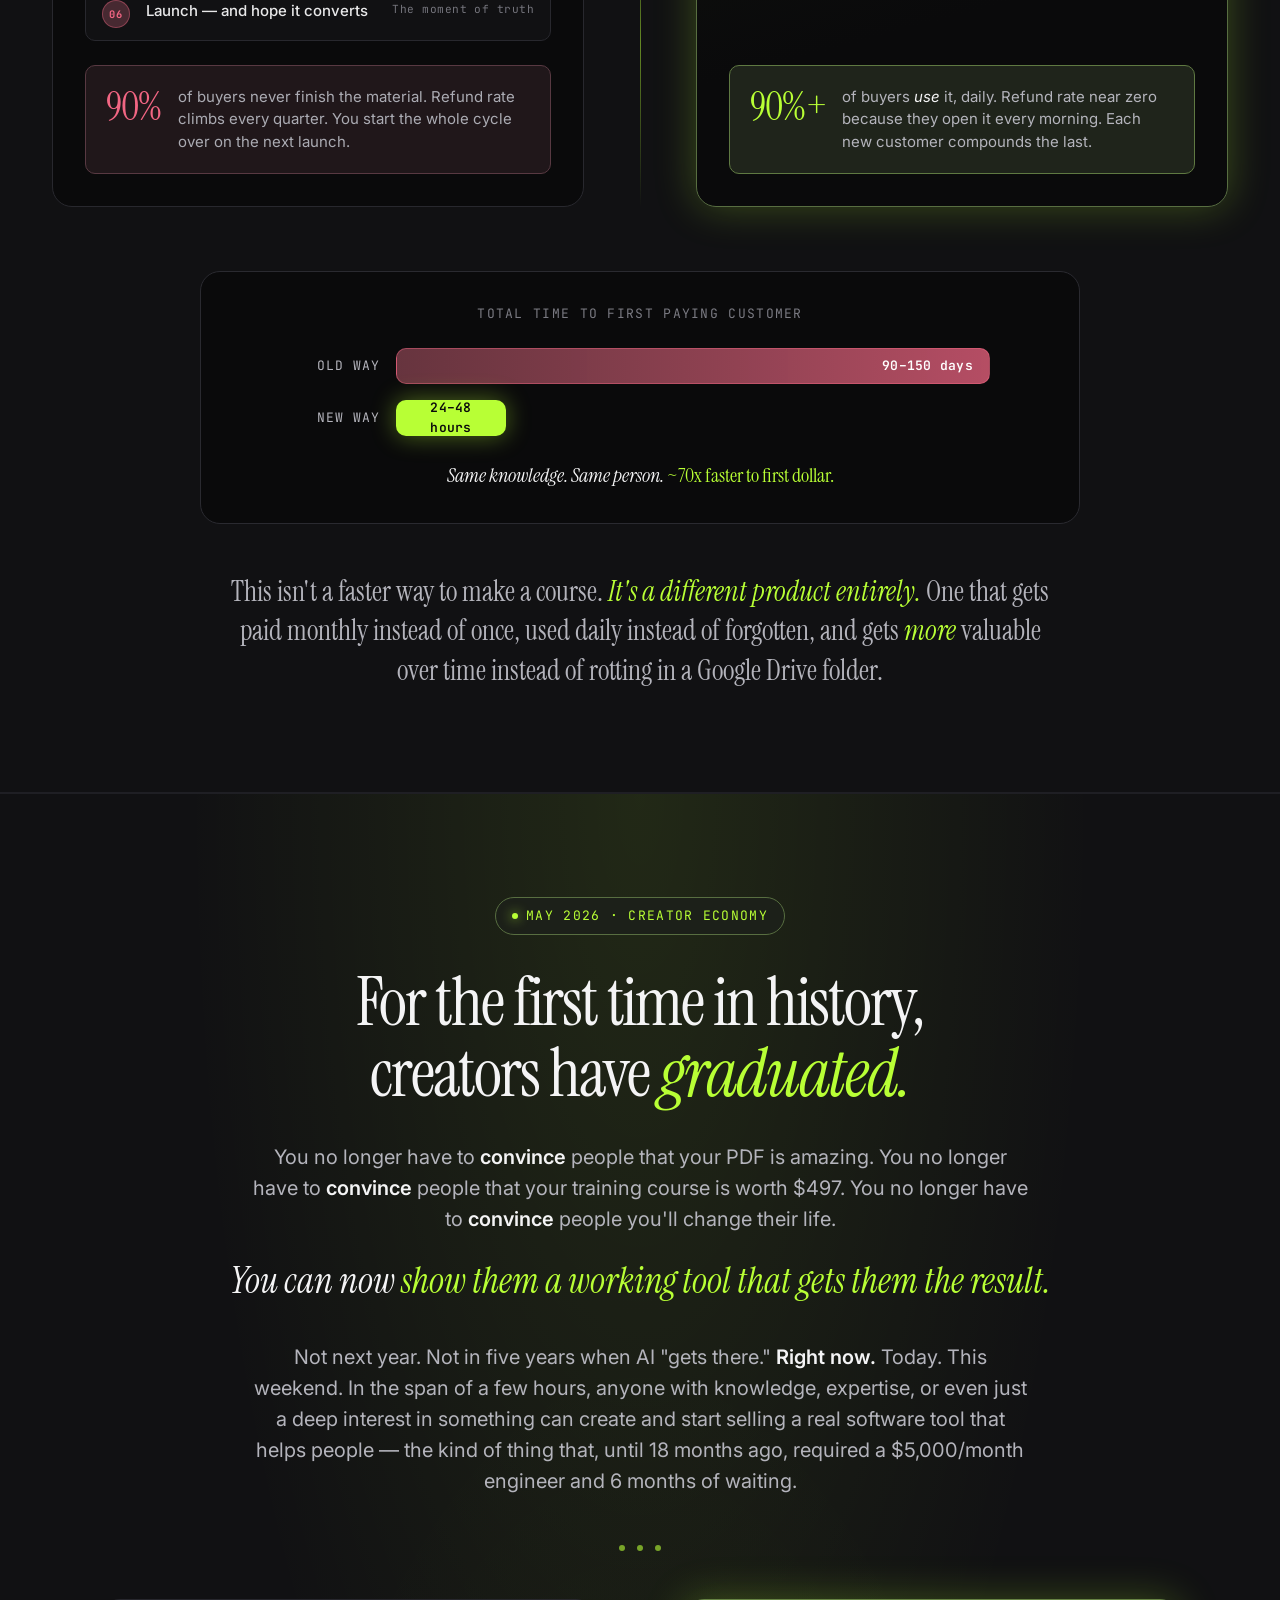
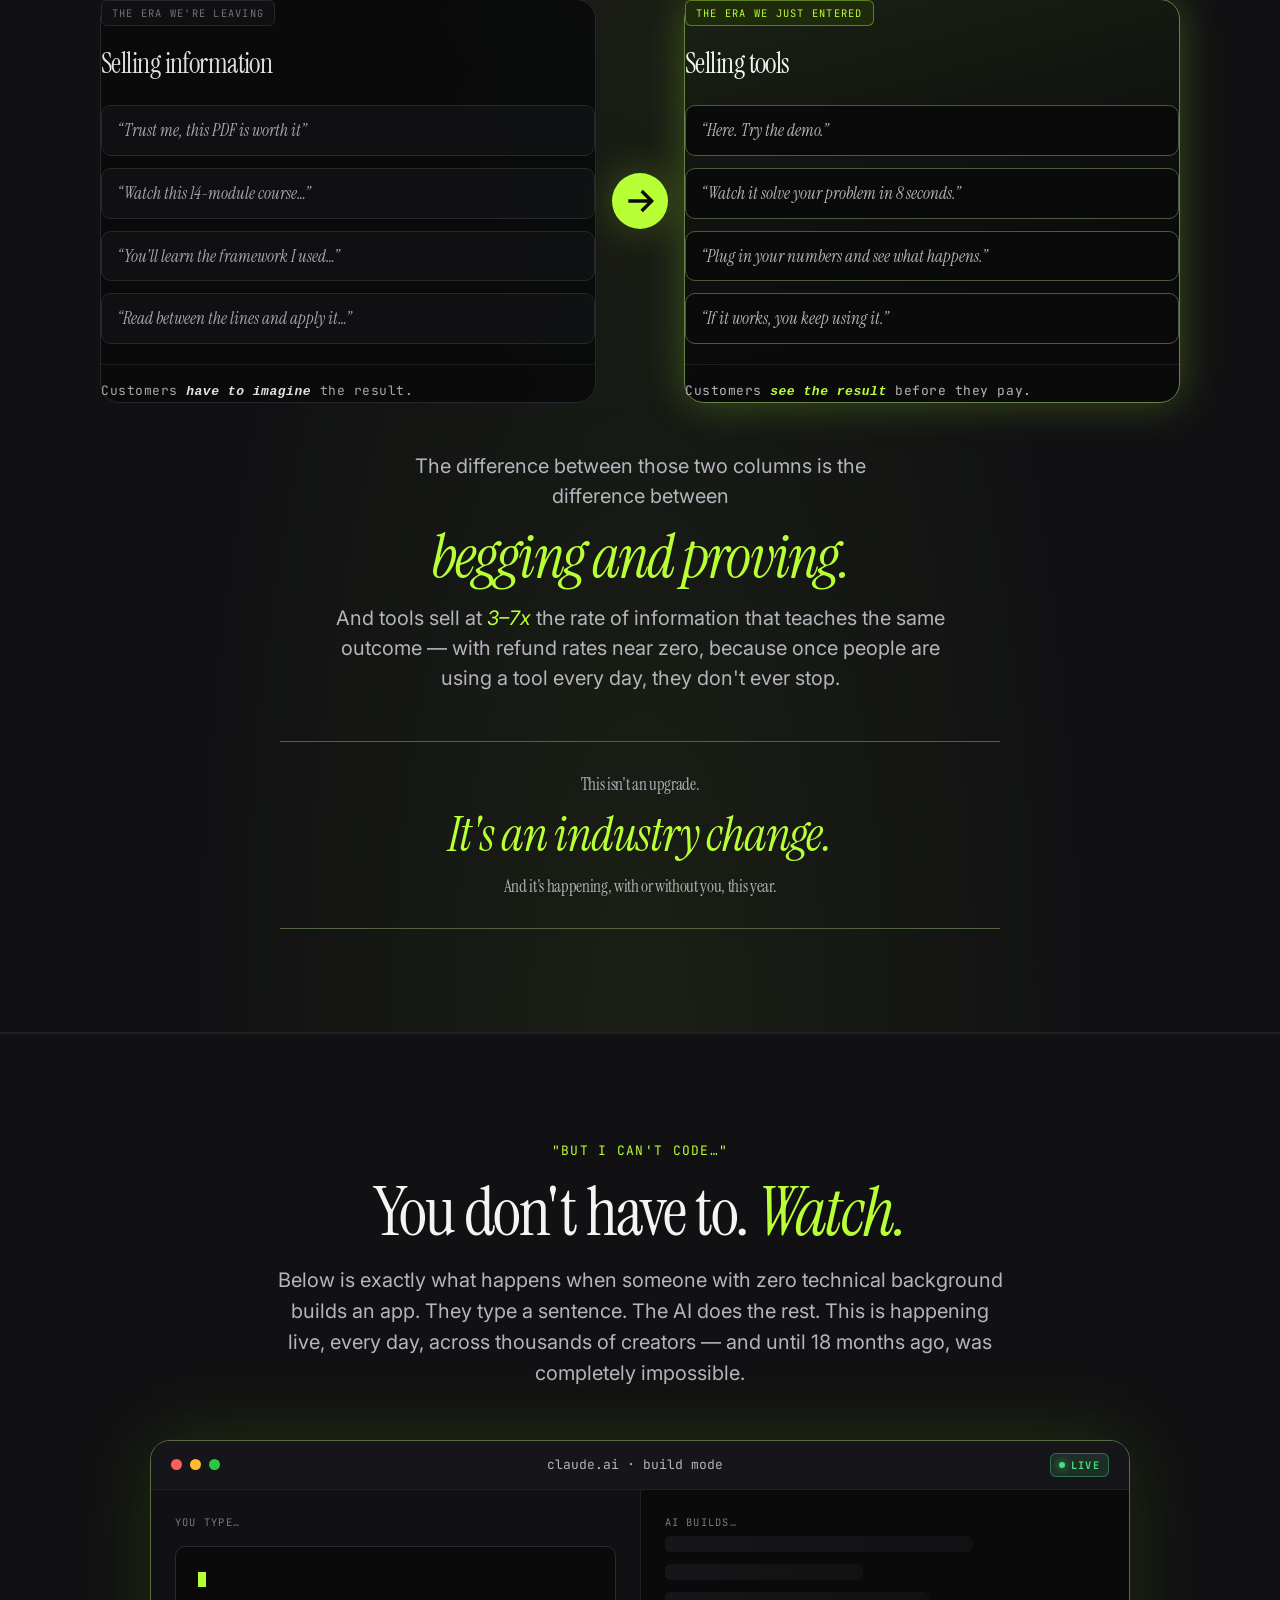
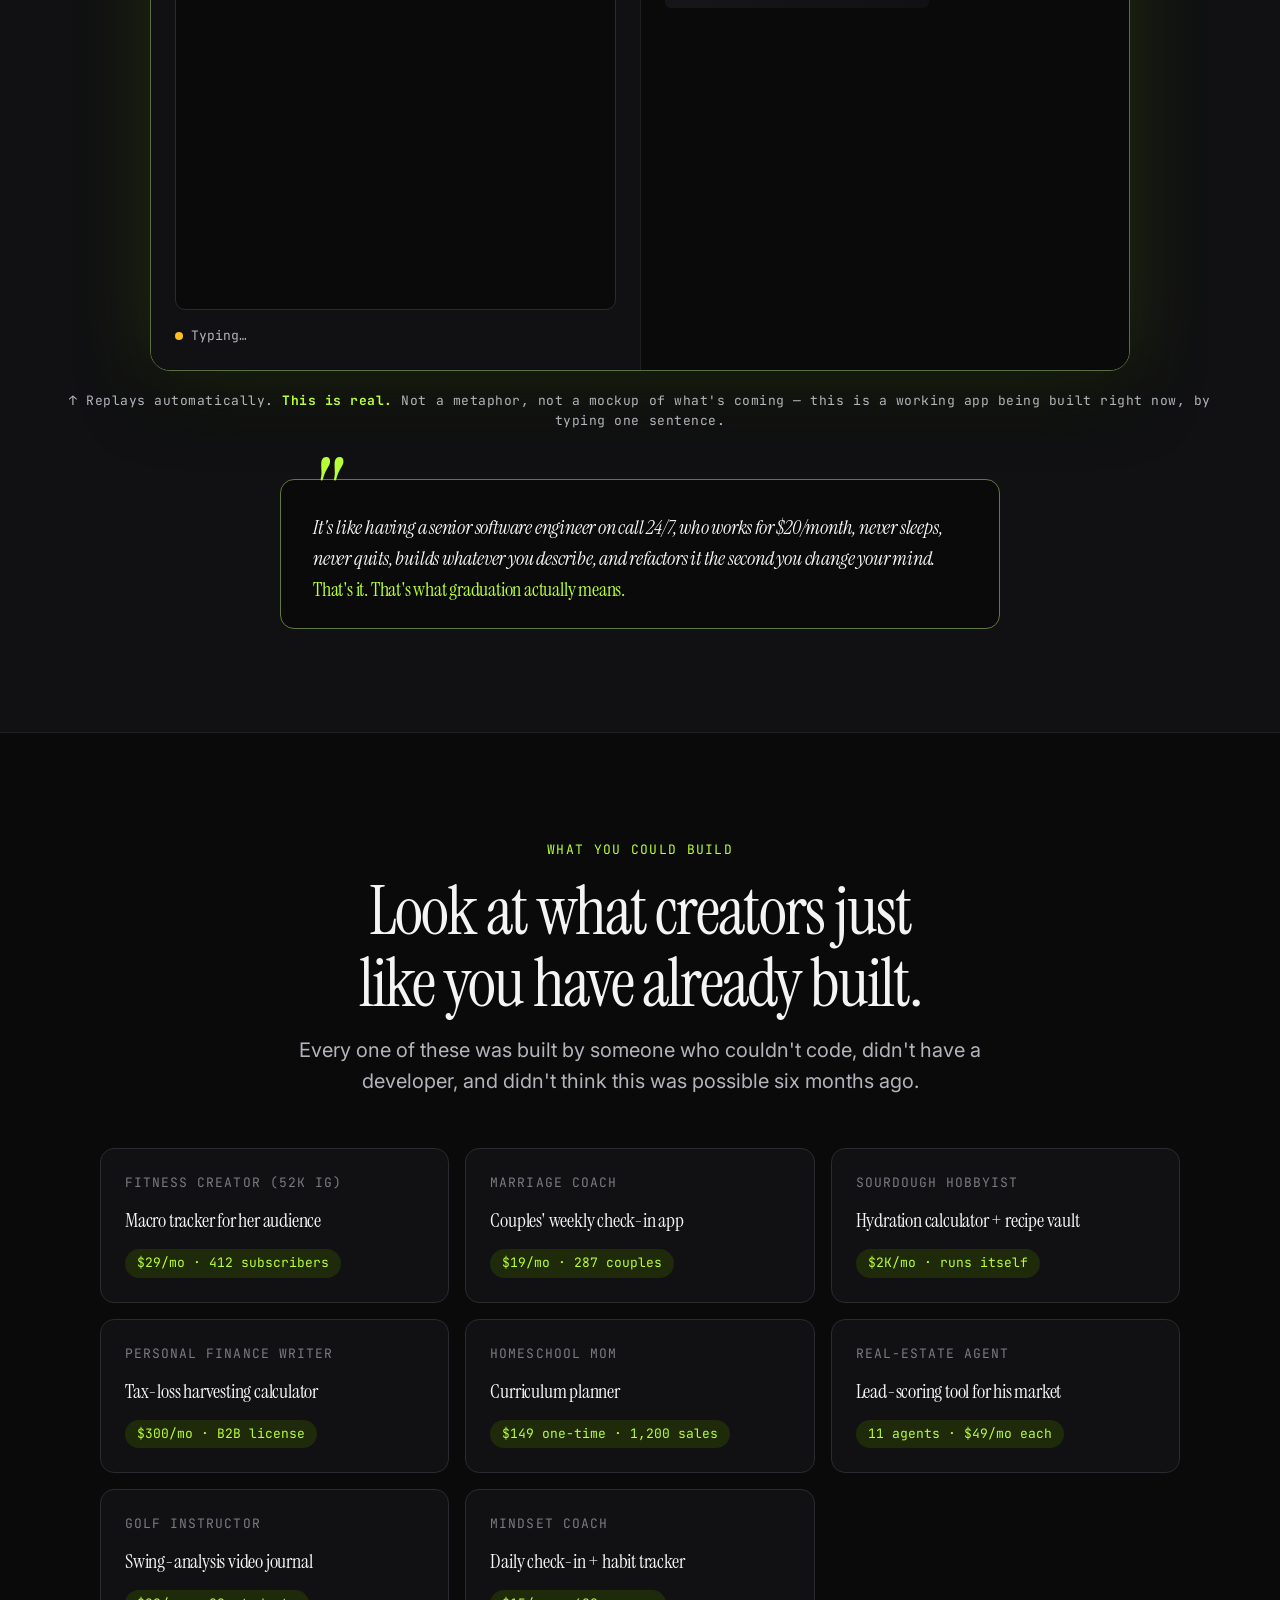
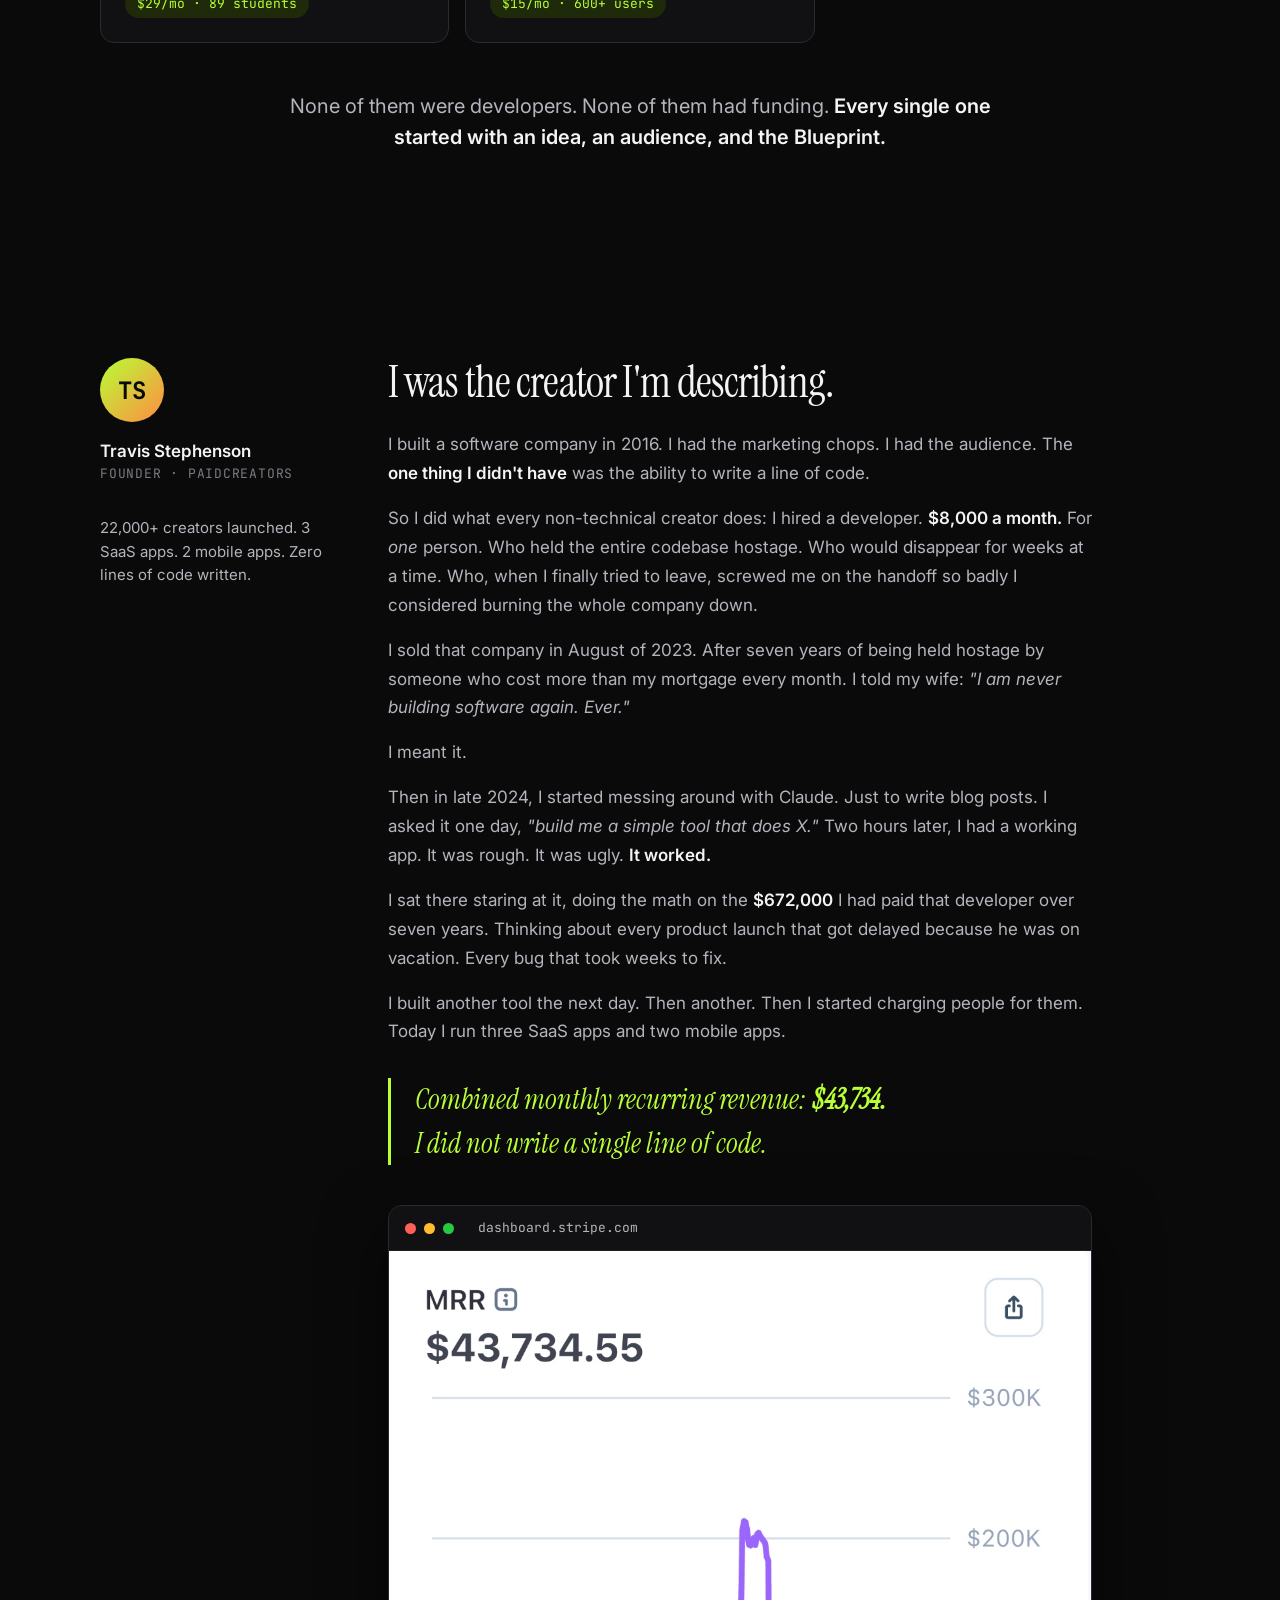
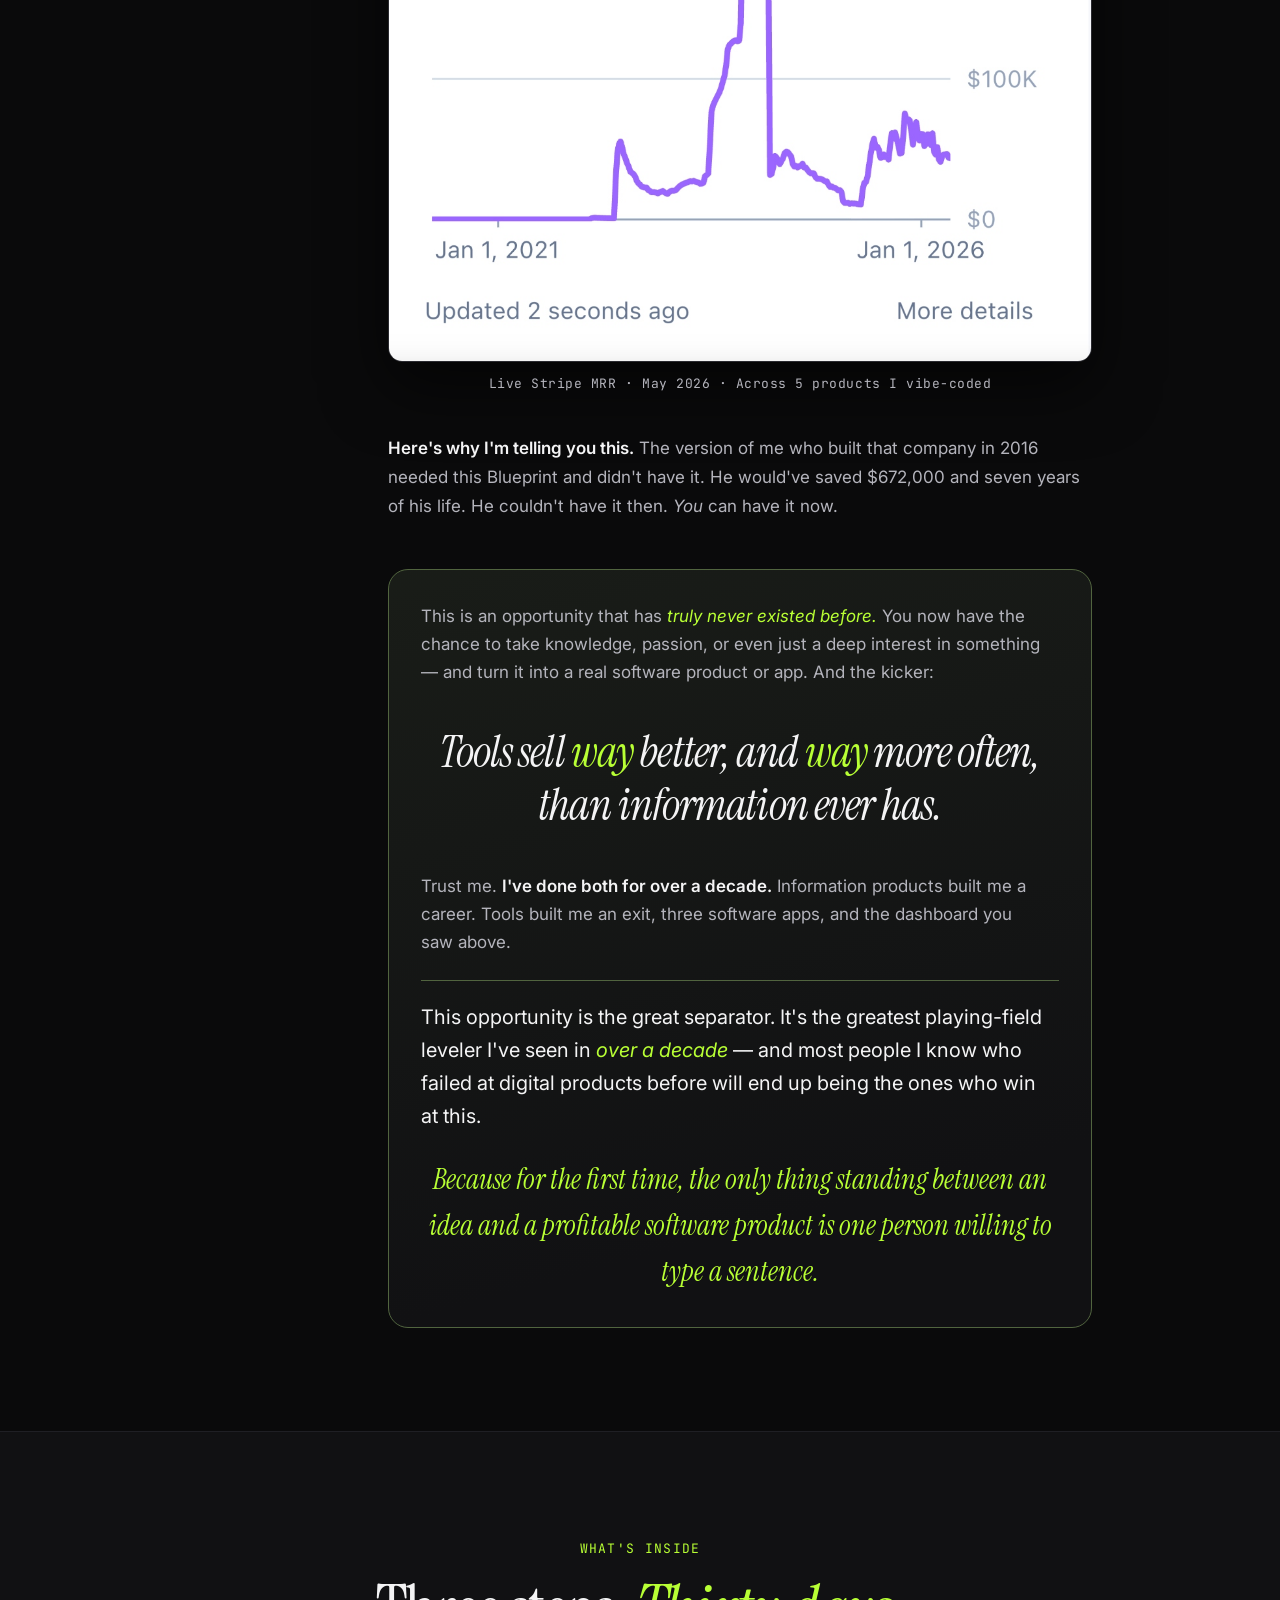
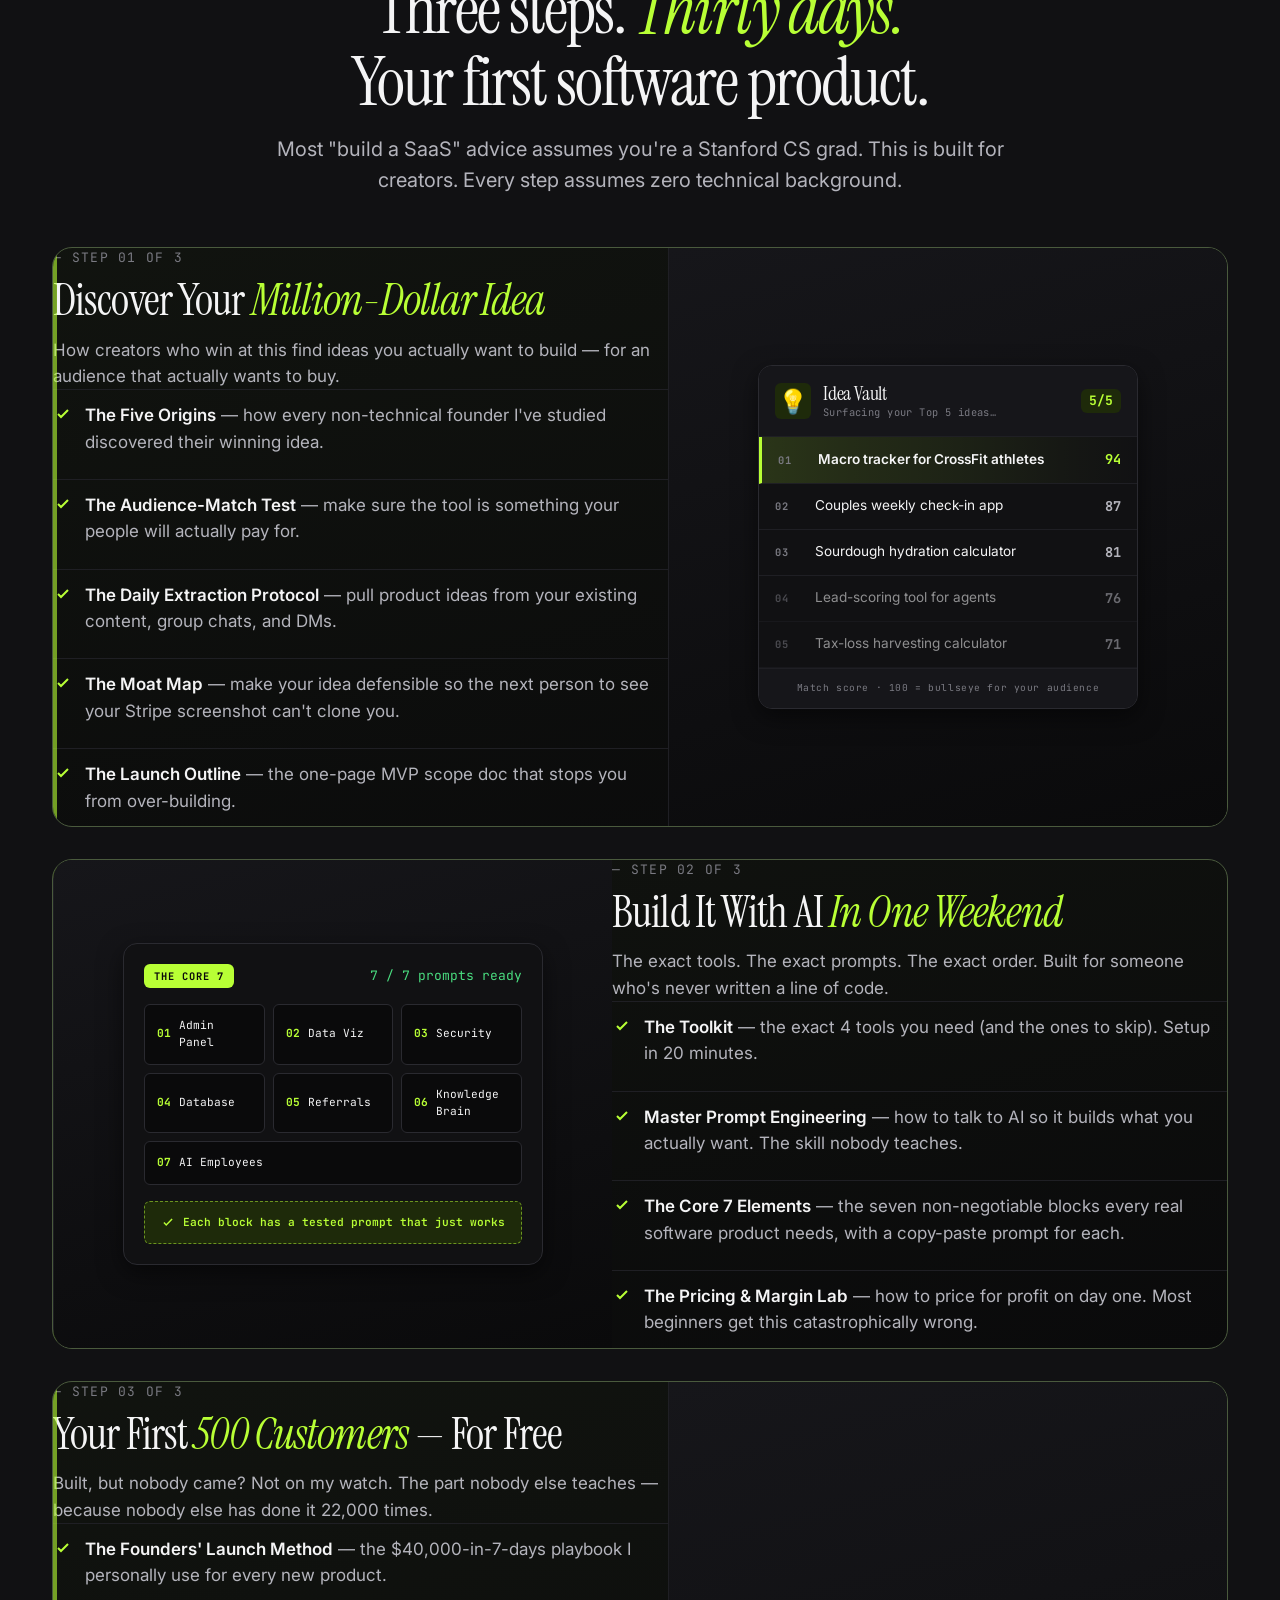
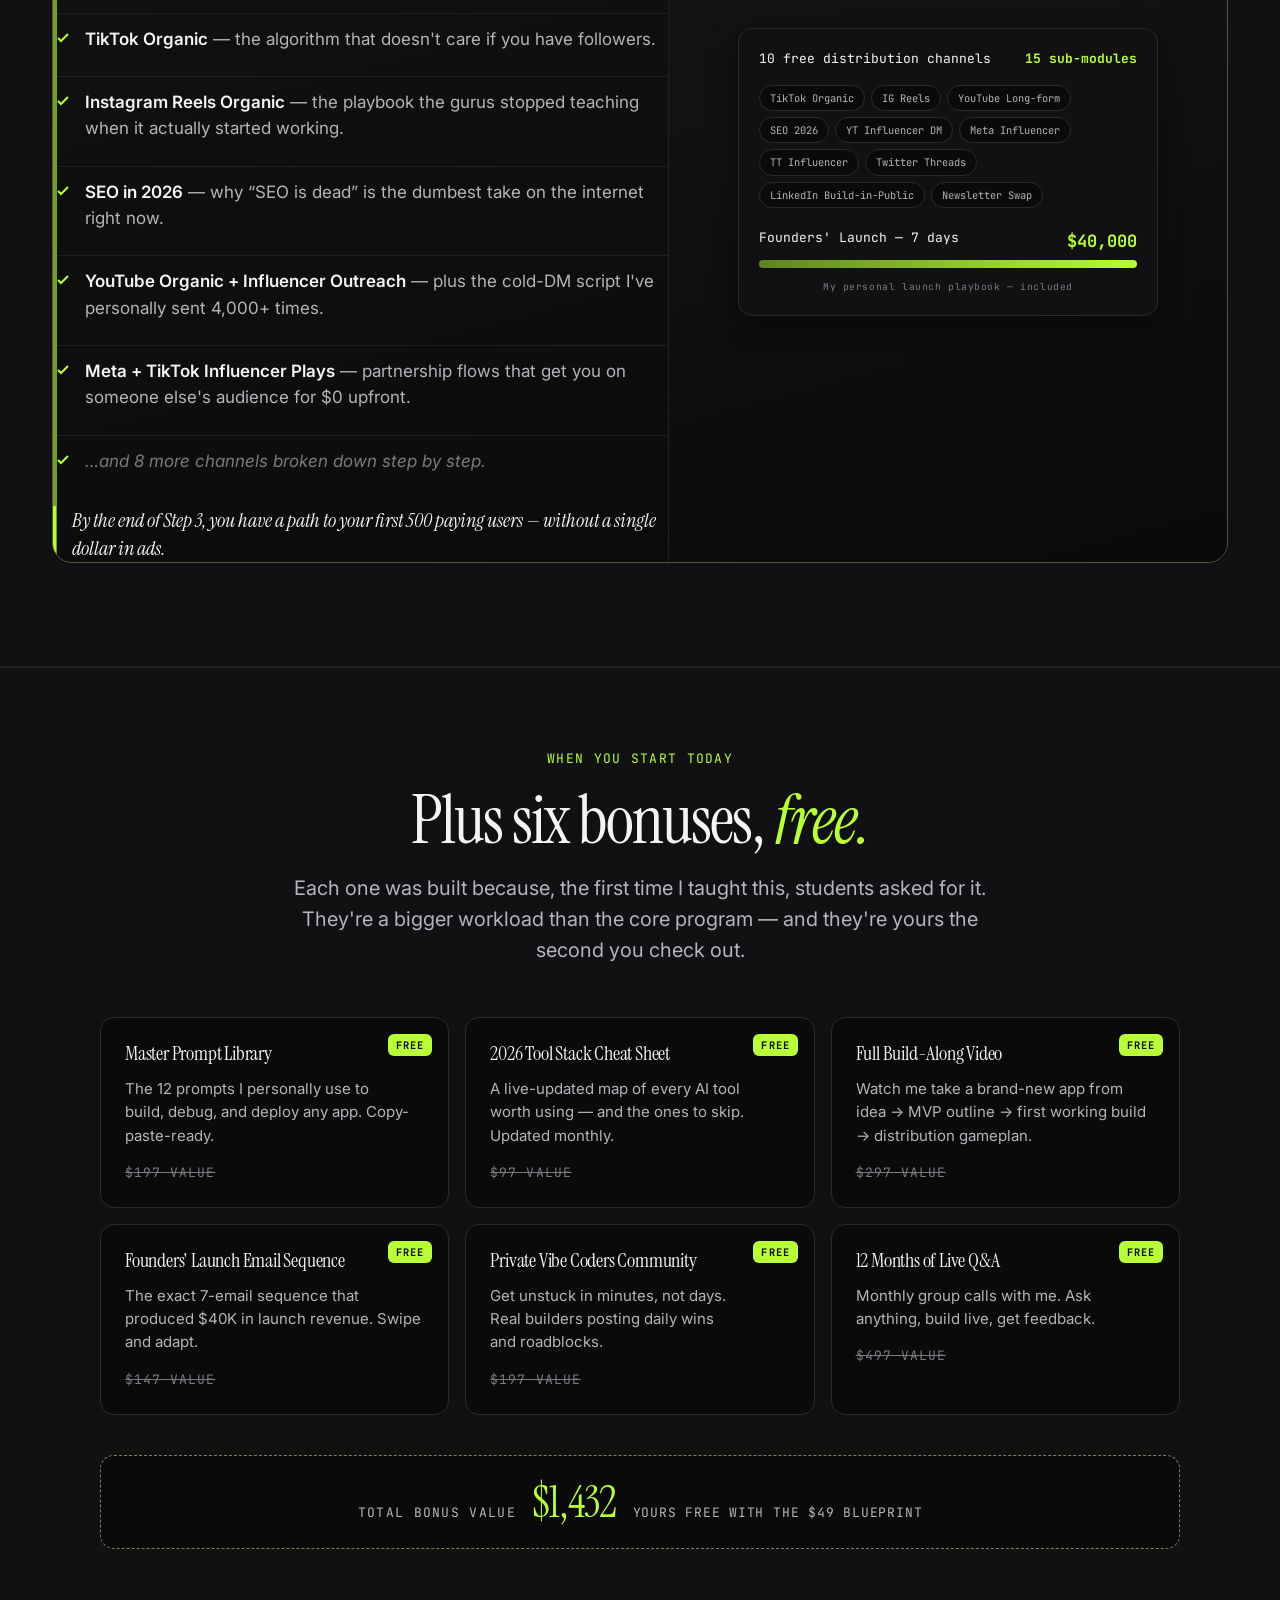
==== commit 5bf87942: "v2: PaidCreators rebrand, Great Graduation mechanism, live build animation, rich modules, founder cl" ====
--- a/index.html
+++ b/index.html
@@ -18,11 +18,7 @@
     />
     <link rel="stylesheet" href="style.css" />
     <link rel="stylesheet" href="v2.css" />
-    <link
-      rel="icon"
-      type="image/svg+xml"
-      href="data:image/svg+xml,%3Csvg xmlns='http://www.w3.org/2000/svg' viewBox='0 0 32 32'%3E%3Crect width='32' height='32' rx='8' fill='%23b8ff35'/%3E%3Cpath d='M9 11l4 10 6-14 4 10' stroke='%230a0a0b' stroke-width='2.5' fill='none' stroke-linecap='round' stroke-linejoin='round'/%3E%3C/svg%3E"
-    />
+    <link rel="icon" type="image/png" href="assets/paidcreators-icon.png" />
   </head>
   <body>
     <!-- URGENCY BAR -->
@@ -43,12 +39,9 @@
     <!-- NAV -->
     <nav class="nav" aria-label="Primary">
       <div class="container nav__inner">
-        <a href="#" class="brand" aria-label="Vibe Coding Blueprint">
-          <svg class="brand__mark" viewBox="0 0 32 32" fill="none" aria-hidden="true" xmlns="http://www.w3.org/2000/svg">
-            <rect width="32" height="32" rx="8" fill="var(--color-primary)" />
-            <path d="M9 11l4 10 6-14 4 10" stroke="var(--color-on-primary)" stroke-width="2.5" fill="none" stroke-linecap="round" stroke-linejoin="round" />
-          </svg>
-          <span>vibe-coding<span style="color: var(--color-text-faint)">.blueprint</span></span>
+        <a href="#" class="brand brand--pc" aria-label="PaidCreators">
+          <img src="assets/paidcreators-icon.png" alt="" class="brand__pc-icon" />
+          <span class="brand__pc-text">Paid<span class="brand__pc-text-bold">Creators</span></span>
         </a>
         <div style="display: flex; align-items: center; gap: var(--space-4)">
           <button class="theme-toggle" data-theme-toggle aria-label="Toggle theme">
@@ -403,115 +396,191 @@
     </section>
 
     <!-- ============================================================
-         MECHANISM — The Creator's Blind Spot
+         MECHANISM — The Great Graduation
          ============================================================ -->
-    <section class="mechanism">
-      <div class="container">
-        <div class="mechanism__intro">
-          <span class="section-header__eyebrow">The mechanism</span>
-          <h2 class="mechanism__title">It's not that you're failing as a creator.<br />You have a <em>Creator's Blind Spot.</em></h2>
-          <p class="mechanism__lead">
-            For your entire career as a creator, you've been looking at one half of the market: <strong>selling your knowledge.</strong>
-            Courses. Ebooks. Coaching. Templates. Memberships.
-          </p>
-          <p class="mechanism__lead">
-            The <em>other</em> half of the market — the half that has always been quietly bigger, more durable, and
-            higher-margin — has been invisible to you. Not because you didn't know it existed. Because the price of
-            entry was so high (a developer, an MBA, six figures) you logically <em>filed it away</em> as
-            <em>"not for me."</em>
-          </p>
-        </div>
-
-        <!-- VISUAL: Teach vs Build comparison -->
-        <div class="vs-grid">
-          <div class="vs-card vs-card--bad">
-            <div class="vs-card__tag">What you see</div>
-            <h3 class="vs-card__title">Selling Your Knowledge</h3>
-            <ul class="vs-list" role="list">
-              <li><span class="vs-x">✕</span> Paid <strong>once</strong> per buyer</li>
-              <li><span class="vs-x">✕</span> Refund rate climbs every quarter</li>
-              <li><span class="vs-x">✕</span> Forgotten 3 days after purchase</li>
-              <li><span class="vs-x">✕</span> Every new launch starts at zero</li>
-              <li><span class="vs-x">✕</span> Income stops when you stop</li>
+    <section class="graduation">
+      <div class="graduation__bg" aria-hidden="true"></div>
+      <div class="container graduation__inner">
+        <div class="grad-badge">
+          <span class="grad-badge__pulse"></span>
+          May 2026 · Creator Economy
+        </div>
+
+        <h2 class="grad-title">
+          For the first time in history,<br />
+          creators have <em>graduated.</em>
+        </h2>
+
+        <p class="grad-lead">
+          You no longer have to <strong>convince</strong> people that your PDF is amazing. You no longer have to
+          <strong>convince</strong> people that your training course is worth $497. You no longer have to
+          <strong>convince</strong> people you'll change their life.
+        </p>
+
+        <p class="grad-lead grad-lead--lime">
+          You can now <em>show them a working tool that gets them the result.</em>
+        </p>
+
+        <p class="grad-lead">
+          Not next year. Not in five years when AI &quot;gets there.&quot; <strong>Right now.</strong> Today. This
+          weekend. In the span of a few hours, anyone with knowledge, expertise, or even just a deep interest in
+          something can create and start selling a real software tool that helps people — the kind of thing that, until
+          18 months ago, required a $5,000/month engineer and 6 months of waiting.
+        </p>
+
+        <div class="grad-divider" aria-hidden="true">
+          <span></span><span></span><span></span>
+        </div>
+
+        <div class="grad-shift">
+          <div class="grad-shift__col grad-shift__col--old">
+            <div class="grad-shift__tag">The era we're leaving</div>
+            <div class="grad-shift__title">Selling information</div>
+            <ul role="list" class="grad-shift__list">
+              <li>&ldquo;Trust me, this PDF is worth it&rdquo;</li>
+              <li>&ldquo;Watch this 14-module course…&rdquo;</li>
+              <li>&ldquo;You'll learn the framework I used…&rdquo;</li>
+              <li>&ldquo;Read between the lines and apply it…&rdquo;</li>
             </ul>
-            <div class="vs-card__bottom">Revenue model: <strong>linear, one-time</strong></div>
-          </div>
-
-          <div class="vs-arrow" aria-hidden="true">
+            <div class="grad-shift__close">Customers <em>have to imagine</em> the result.</div>
+          </div>
+
+          <div class="grad-shift__arrow" aria-hidden="true">
             <svg width="40" height="40" viewBox="0 0 24 24" fill="none" stroke="currentColor" stroke-width="2">
               <path d="M5 12h14M13 6l6 6-6 6" />
             </svg>
           </div>
 
-          <div class="vs-card vs-card--good">
-            <div class="vs-card__tag">What you're missing</div>
-            <h3 class="vs-card__title">Building A Tool</h3>
-            <ul class="vs-list" role="list">
-              <li><span class="vs-check">✓</span> Paid <strong>every month</strong>, forever</li>
-              <li><span class="vs-check">✓</span> Refund rate near zero (they use it daily)</li>
-              <li><span class="vs-check">✓</span> Gets <em>more</em> valuable over time</li>
-              <li><span class="vs-check">✓</span> Every customer compounds the last</li>
-              <li><span class="vs-check">✓</span> Income continues while you sleep</li>
+          <div class="grad-shift__col grad-shift__col--new">
+            <div class="grad-shift__tag grad-shift__tag--lime">The era we just entered</div>
+            <div class="grad-shift__title">Selling tools</div>
+            <ul role="list" class="grad-shift__list">
+              <li>&ldquo;Here. Try the demo.&rdquo;</li>
+              <li>&ldquo;Watch it solve your problem in 8 seconds.&rdquo;</li>
+              <li>&ldquo;Plug in your numbers and see what happens.&rdquo;</li>
+              <li>&ldquo;If it works, you keep using it.&rdquo;</li>
             </ul>
-            <div class="vs-card__bottom">Revenue model: <strong>recurring, compounding</strong></div>
-          </div>
-        </div>
-
-        <div class="mechanism__close">
-          <p>
-            One creator selling a $47 course needs <strong>2,128 sales</strong> to gross $100K.<br />
-            One creator with a $29/mo software tool needs <strong>287 active subscribers.</strong>
-          </p>
-          <p class="mechanism__punch">Same audience. Same effort. <em>13x the leverage.</em></p>
+            <div class="grad-shift__close">Customers <em>see the result</em> before they pay.</div>
+          </div>
+        </div>
+
+        <div class="grad-punch">
+          <p>The difference between those two columns is the difference between</p>
+          <p class="grad-punch__big">begging and proving.</p>
+          <p>And tools sell at <em>3–7x</em> the rate of information that teaches the same outcome — with refund
+          rates near zero, because once people are using a tool every day, they don't ever stop.</p>
+        </div>
+
+        <div class="grad-stamp">
+          <div class="grad-stamp__line grad-stamp__line--small">This isn't an upgrade.</div>
+          <div class="grad-stamp__line grad-stamp__line--big">It's an industry change.</div>
+          <div class="grad-stamp__line grad-stamp__line--small">And it's happening, with or without you, this year.</div>
         </div>
       </div>
     </section>
 
     <!-- ============================================================
-         WHAT IS VIBE CODING (simple explanation)
+         "BUT I CAN'T CODE" + LIVE BUILD ANIMATION
          ============================================================ -->
     <section class="explainer">
       <div class="container">
         <div class="section-header">
-          <span class="section-header__eyebrow">"Wait — but I can't code"</span>
-          <h2 class="section-header__title">You don't have to. That's <em>the whole point.</em></h2>
+          <span class="section-header__eyebrow">"But I can't code…"</span>
+          <h2 class="section-header__title">You don't have to. <em>Watch.</em></h2>
           <p class="section-header__sub">
-            Something changed in late 2024 that 99% of creators still haven't realized happened. It has a name:
-            <strong>vibe coding.</strong>
+            Below is exactly what happens when someone with zero technical background builds an app. They type a
+            sentence. The AI does the rest. This is happening live, every day, across thousands of creators — and
+            until 18 months ago, was completely impossible.
           </p>
         </div>
 
-        <div class="explainer__grid">
-          <div class="explainer__then">
-            <div class="explainer__label">Then (2010 – 2024)</div>
-            <h3 class="explainer__title">Building software meant:</h3>
-            <ul role="list" class="explainer__list explainer__list--bad">
-              <li>Learning to code (3+ years)</li>
-              <li>Or hiring a developer ($5,000+/mo)</li>
-              <li>Months of waiting on something to ship</li>
-              <li>Bug fixes that took weeks</li>
-              <li>Total dependence on someone technical</li>
-            </ul>
-          </div>
-          <div class="explainer__now">
-            <div class="explainer__label explainer__label--lime">Now (vibe coding era)</div>
-            <h3 class="explainer__title">Building software means:</h3>
-            <ul role="list" class="explainer__list explainer__list--good">
-              <li>Describing what you want, in plain English</li>
-              <li>AI writes the code in real time, while you watch</li>
-              <li>"Make the button green, move it left" — and it does</li>
-              <li>Bug fixes happen in seconds, not weeks</li>
-              <li>You're the founder. The AI is the engineer.</li>
-            </ul>
-          </div>
-        </div>
+        <!-- LIVE BUILD ANIMATION -->
+        <div class="livebuild" aria-label="Animated demo of building an app from a single sentence">
+          <div class="livebuild__chrome">
+            <div class="livebuild__dots">
+              <span></span><span></span><span></span>
+            </div>
+            <div class="livebuild__url">claude.ai · build mode</div>
+            <div class="livebuild__live-pill"><span class="livebuild__live-dot"></span>LIVE</div>
+          </div>
+
+          <div class="livebuild__body">
+            <!-- LEFT: prompt area -->
+            <div class="livebuild__prompt" aria-hidden="true">
+              <div class="livebuild__prompt-label">YOU TYPE…</div>
+              <div class="livebuild__prompt-bubble">
+                <span class="livebuild__typed"></span><span class="livebuild__cursor"></span>
+              </div>
+              <div class="livebuild__prompt-status">
+                <span class="livebuild__status-dot"></span>
+                <span class="livebuild__status-text">Idle…</span>
+              </div>
+            </div>
+
+            <!-- RIGHT: live app preview -->
+            <div class="livebuild__preview" aria-hidden="true">
+              <div class="livebuild__preview-label">AI BUILDS…</div>
+
+              <!-- Phase 1: blank -->
+              <div class="livebuild__app livebuild__app--phase" data-phase="blank">
+                <div class="livebuild__skeleton"></div>
+                <div class="livebuild__skeleton livebuild__skeleton--short"></div>
+                <div class="livebuild__skeleton livebuild__skeleton--medium"></div>
+              </div>
+
+              <!-- Phase 2: building animation -->
+              <div class="livebuild__app livebuild__app--building" data-phase="building">
+                <div class="livebuild__build-row"><span class="livebuild__check">✓</span> Creating database schema…</div>
+                <div class="livebuild__build-row"><span class="livebuild__check">✓</span> Building UI components…</div>
+                <div class="livebuild__build-row"><span class="livebuild__check">✓</span> Adding categories &amp; quantity logic…</div>
+                <div class="livebuild__build-row"><span class="livebuild__check">✓</span> Wiring auth + saved lists…</div>
+                <div class="livebuild__build-row livebuild__build-row--active">
+                  <span class="livebuild__check livebuild__check--spinner"></span> Deploying to production…
+                </div>
+              </div>
+
+              <!-- Phase 3: finished app -->
+              <div class="livebuild__app livebuild__app--finished" data-phase="finished">
+                <div class="groceryapp">
+                  <div class="groceryapp__header">
+                    <div class="groceryapp__logo">🛒</div>
+                    <div>
+                      <div class="groceryapp__title">Grocery Buddy</div>
+                      <div class="groceryapp__sub">5 items · 3 categories</div>
+                    </div>
+                  </div>
+                  <div class="groceryapp__cat">PRODUCE</div>
+                  <div class="groceryapp__item"><span class="groceryapp__check"></span><span>Bananas × 6</span><span class="groceryapp__price">$2.49</span></div>
+                  <div class="groceryapp__item"><span class="groceryapp__check groceryapp__check--done"></span><span class="groceryapp__strike">Spinach</span><span class="groceryapp__price">$3.99</span></div>
+                  <div class="groceryapp__cat">DAIRY</div>
+                  <div class="groceryapp__item"><span class="groceryapp__check"></span><span>Greek yogurt × 2</span><span class="groceryapp__price">$5.98</span></div>
+                  <div class="groceryapp__item"><span class="groceryapp__check"></span><span>Almond milk</span><span class="groceryapp__price">$4.49</span></div>
+                  <div class="groceryapp__cat">PANTRY</div>
+                  <div class="groceryapp__item"><span class="groceryapp__check"></span><span>Olive oil</span><span class="groceryapp__price">$8.99</span></div>
+                  <div class="groceryapp__total">
+                    <span>Total</span><span>$25.94</span>
+                  </div>
+                  <div class="groceryapp__cta">✨ Add with AI</div>
+                  <div class="groceryapp__footer">
+                    <span class="groceryapp__footer-time">3 min 47 sec</span> · from sentence to live app
+                  </div>
+                </div>
+              </div>
+            </div>
+          </div>
+        </div>
+
+        <p class="livebuild__caption">
+          ↑ Replays automatically. <strong>This is real.</strong> Not a metaphor, not a mockup of what's coming — this
+          is a working app being built right now, by typing one sentence.
+        </p>
 
         <div class="explainer__analogy">
           <div class="explainer__analogy-quote">"</div>
           <p>
-            Think of it like having a senior software engineer on call 24/7, who works for $20/month, never sleeps,
-            never quits, builds whatever you describe, and refactors it the second you change your mind. <strong>That's
-            vibe coding.</strong> That's been impossible for the entire history of the internet — until 18 months ago.
+            It's like having a senior software engineer on call 24/7, who works for $20/month, never sleeps, never
+            quits, builds whatever you describe, and refactors it the second you change your mind. <strong>That's
+            it. That's what graduation actually means.</strong>
           </p>
         </div>
       </div>
@@ -646,8 +715,32 @@
             <p style="margin-top: var(--space-10);">
               <strong>Here's why I'm telling you this.</strong> The version of me who built that company in 2016 needed
               this Blueprint and didn't have it. He would've saved $672,000 and seven years of his life. He couldn't
-              have it then. <em>You</em> can have it now. And I genuinely cannot believe more people aren't doing it.
+              have it then. <em>You</em> can have it now.
             </p>
+
+            <div class="story__closer">
+              <p>
+                This is an opportunity that has <em>truly never existed before.</em> You now have the chance to take
+                knowledge, passion, or even just a deep interest in something — and turn it into a real software
+                product or app. And the kicker:
+              </p>
+              <p class="story__closer-punch">
+                Tools sell <em>way</em> better, and <em>way</em> more often, than information ever has.
+              </p>
+              <p>
+                Trust me. <strong>I've done both for over a decade.</strong> Information products built me a career.
+                Tools built me an exit, three software apps, and the dashboard you saw above.
+              </p>
+              <p class="story__closer-stamp">
+                This opportunity is the great separator. It's the greatest playing-field leveler I've seen in
+                <em>over a decade</em> — and most people I know who failed at digital products before will end up
+                being the ones who win at this.
+              </p>
+              <p class="story__closer-final">
+                Because for the first time, the only thing standing between an idea and a profitable software product
+                is one person willing to type a sentence.
+              </p>
+            </div>
           </div>
         </div>
       </div>
@@ -667,81 +760,159 @@
           </p>
         </div>
 
-        <div class="modules__list">
-          <article class="module">
-            <div class="module__head">
-              <div>
-                <div class="module__num">Step 01</div>
+        <div class="modules__list modules__list--rich">
+          <!-- ===== STEP 01 ===== -->
+          <article class="module module--rich">
+            <div class="module__split">
+              <div class="module__copy">
+                <div class="module__num">— Step 01 of 3</div>
                 <h3 class="module__title">Discover Your <em>Million-Dollar Idea</em></h3>
                 <p class="module__desc">
                   How creators who win at this find ideas you actually want to build — for an audience that actually
                   wants to buy.
                 </p>
-              </div>
-            </div>
-            <ul class="module__items" role="list">
-              <li><span><strong>The Five Origins</strong> — how every successful non-technical founder discovered their winning idea (and how to do it for yourself).</span></li>
-              <li><span><strong>The Audience-Match Test</strong> — make sure the tool you want to build is one your audience will actually pay for.</span></li>
-              <li><span><strong>The Daily Extraction Protocol</strong> — pull product ideas from your existing content, group chats, and DMs.</span></li>
-              <li><span><strong>The Moat Map</strong> — make your idea defensible so the next person who sees your Stripe screenshot can't just clone you.</span></li>
-              <li><span><strong>The Launch Outline</strong> — the one-page MVP scope doc that keeps you from over-building.</span></li>
-            </ul>
+                <ul class="module__items" role="list">
+                  <li><span><strong>The Five Origins</strong> — how every non-technical founder I've studied discovered their winning idea.</span></li>
+                  <li><span><strong>The Audience-Match Test</strong> — make sure the tool is something your people will actually pay for.</span></li>
+                  <li><span><strong>The Daily Extraction Protocol</strong> — pull product ideas from your existing content, group chats, and DMs.</span></li>
+                  <li><span><strong>The Moat Map</strong> — make your idea defensible so the next person to see your Stripe screenshot can't clone you.</span></li>
+                  <li><span><strong>The Launch Outline</strong> — the one-page MVP scope doc that stops you from over-building.</span></li>
+                </ul>
+              </div>
+              <div class="module__visual" aria-hidden="true">
+                <div class="vault">
+                  <div class="vault__head">
+                    <span class="vault__icon">💡</span>
+                    <div>
+                      <div class="vault__title">Idea Vault</div>
+                      <div class="vault__sub">Surfacing your Top 5 ideas…</div>
+                    </div>
+                    <div class="vault__progress">5/5</div>
+                  </div>
+                  <div class="vault__row vault__row--top">
+                    <span class="vault__rank">01</span>
+                    <div class="vault__name">Macro tracker for CrossFit athletes</div>
+                    <div class="vault__score">94</div>
+                  </div>
+                  <div class="vault__row">
+                    <span class="vault__rank">02</span>
+                    <div class="vault__name">Couples weekly check-in app</div>
+                    <div class="vault__score">87</div>
+                  </div>
+                  <div class="vault__row">
+                    <span class="vault__rank">03</span>
+                    <div class="vault__name">Sourdough hydration calculator</div>
+                    <div class="vault__score">81</div>
+                  </div>
+                  <div class="vault__row vault__row--dim">
+                    <span class="vault__rank">04</span>
+                    <div class="vault__name">Lead-scoring tool for agents</div>
+                    <div class="vault__score">76</div>
+                  </div>
+                  <div class="vault__row vault__row--dim">
+                    <span class="vault__rank">05</span>
+                    <div class="vault__name">Tax-loss harvesting calculator</div>
+                    <div class="vault__score">71</div>
+                  </div>
+                  <div class="vault__legend">Match score · 100 = bullseye for your audience</div>
+                </div>
+              </div>
+            </div>
           </article>
 
-          <article class="module">
-            <div class="module__head">
-              <div>
-                <div class="module__num">Step 02</div>
+          <!-- ===== STEP 02 ===== -->
+          <article class="module module--rich">
+            <div class="module__split module__split--reverse">
+              <div class="module__copy">
+                <div class="module__num">— Step 02 of 3</div>
                 <h3 class="module__title">Build It With AI <em>In One Weekend</em></h3>
                 <p class="module__desc">
-                  The exact tools, the exact prompts, the exact order — for someone with zero technical background.
+                  The exact tools. The exact prompts. The exact order. Built for someone who's never written a line
+                  of code.
                 </p>
-              </div>
-            </div>
-            <ul class="module__items" role="list">
-              <li><span><strong>The Toolkit</strong> — the exact 4 tools you need and the ones to skip. Setup is under 20 minutes.</span></li>
-              <li><span><strong>Master Prompt Engineering</strong> — how to talk to AI so it builds what you actually want. This is the skill nobody teaches.</span></li>
-              <li><span><strong>The Core 7 Elements</strong> — the seven essential building blocks every real software product needs (admin panel, security, database, referral system, etc.) — each with a copy-paste prompt:</span></li>
-            </ul>
-            <div class="core7">
-              <div class="core7__title">The Core 7</div>
-              <ul class="core7__grid" role="list">
-                <li><span>01</span>Admin Panel</li>
-                <li><span>02</span>Data Viz</li>
-                <li><span>03</span>Security</li>
-                <li><span>04</span>Database</li>
-                <li><span>05</span>Referral System</li>
-                <li><span>06</span>Knowledge Brain</li>
-                <li><span>07</span>AI Employees</li>
-              </ul>
-            </div>
-            <ul class="module__items" style="margin-top: var(--space-5)" role="list">
-              <li><span><strong>The Pricing & Margin Lab</strong> — how to price for profit on day one (most beginners get this catastrophically wrong).</span></li>
-            </ul>
+                <ul class="module__items" role="list">
+                  <li><span><strong>The Toolkit</strong> — the exact 4 tools you need (and the ones to skip). Setup in 20 minutes.</span></li>
+                  <li><span><strong>Master Prompt Engineering</strong> — how to talk to AI so it builds what you actually want. The skill nobody teaches.</span></li>
+                  <li><span><strong>The Core 7 Elements</strong> — the seven non-negotiable blocks every real software product needs, with a copy-paste prompt for each.</span></li>
+                  <li><span><strong>The Pricing &amp; Margin Lab</strong> — how to price for profit on day one. Most beginners get this catastrophically wrong.</span></li>
+                </ul>
+              </div>
+              <div class="module__visual" aria-hidden="true">
+                <div class="core7card">
+                  <div class="core7card__head">
+                    <span class="core7card__pill">THE CORE 7</span>
+                    <span class="core7card__count">7 / 7 prompts ready</span>
+                  </div>
+                  <div class="core7card__grid">
+                    <div class="core7card__cell"><span>01</span>Admin Panel</div>
+                    <div class="core7card__cell"><span>02</span>Data Viz</div>
+                    <div class="core7card__cell"><span>03</span>Security</div>
+                    <div class="core7card__cell"><span>04</span>Database</div>
+                    <div class="core7card__cell"><span>05</span>Referrals</div>
+                    <div class="core7card__cell"><span>06</span>Knowledge Brain</div>
+                    <div class="core7card__cell core7card__cell--wide"><span>07</span>AI Employees</div>
+                  </div>
+                  <div class="core7card__chip">
+                    <svg width="14" height="14" viewBox="0 0 24 24" fill="none" stroke="currentColor" stroke-width="2.5"><path d="M5 13l4 4L19 7"/></svg>
+                    Each block has a tested prompt that just works
+                  </div>
+                </div>
+              </div>
+            </div>
           </article>
 
-          <article class="module">
-            <div class="module__head">
-              <div>
-                <div class="module__num">Step 03</div>
+          <!-- ===== STEP 03 ===== -->
+          <article class="module module--rich">
+            <div class="module__split">
+              <div class="module__copy">
+                <div class="module__num">— Step 03 of 3</div>
                 <h3 class="module__title">Your First <em>500 Customers</em> — For Free</h3>
                 <p class="module__desc">
-                  The part nobody else teaches. Built, but nobody came? Not on my watch.
+                  Built, but nobody came? Not on my watch. The part nobody else teaches — because nobody else has
+                  done it 22,000 times.
                 </p>
-              </div>
-            </div>
-            <ul class="module__items" role="list">
-              <li><span><strong>The Founders' Launch Method</strong> — the $40,000-in-7-days playbook I personally use for every new product I roll out.</span></li>
-              <li><span><strong>TikTok Organic</strong> — the algorithm that doesn't care if you have followers.</span></li>
-              <li><span><strong>Instagram Reels Organic</strong> — the playbook the gurus stopped teaching when it actually started working.</span></li>
-              <li><span><strong>SEO in 2026</strong> — why "SEO is dead" is the dumbest take on the internet right now.</span></li>
-              <li><span><strong>YouTube Organic + Influencer Outreach</strong> — long-form is back. Plus the cold-DM script I've personally sent 4,000+ times.</span></li>
-              <li><span><strong>Meta + TikTok Influencer Plays</strong> — partnership flows that get you on someone else's audience for $0 upfront.</span></li>
-              <li><span style="color: var(--color-text-faint); font-style: italic">…and 8 more channels broken down step by step.</span></li>
-            </ul>
-            <p style="margin-top: var(--space-6); font-family: var(--font-display); font-style: italic; font-size: var(--text-lg); color: var(--color-text);">
-              By the end of Step 3, you have a path to your first 500 paying users without a single dollar in ads.
-            </p>
+                <ul class="module__items" role="list">
+                  <li><span><strong>The Founders' Launch Method</strong> — the $40,000-in-7-days playbook I personally use for every new product.</span></li>
+                  <li><span><strong>TikTok Organic</strong> — the algorithm that doesn't care if you have followers.</span></li>
+                  <li><span><strong>Instagram Reels Organic</strong> — the playbook the gurus stopped teaching when it actually started working.</span></li>
+                  <li><span><strong>SEO in 2026</strong> — why “SEO is dead” is the dumbest take on the internet right now.</span></li>
+                  <li><span><strong>YouTube Organic + Influencer Outreach</strong> — plus the cold-DM script I've personally sent 4,000+ times.</span></li>
+                  <li><span><strong>Meta + TikTok Influencer Plays</strong> — partnership flows that get you on someone else's audience for $0 upfront.</span></li>
+                  <li><span style="color: var(--color-text-faint); font-style: italic">…and 8 more channels broken down step by step.</span></li>
+                </ul>
+                <p class="module__pull">
+                  By the end of Step 3, you have a path to your first 500 paying users — without a single dollar in ads.
+                </p>
+              </div>
+              <div class="module__visual" aria-hidden="true">
+                <div class="channels">
+                  <div class="channels__head">
+                    <span>10 free distribution channels</span>
+                    <span class="channels__count">15 sub-modules</span>
+                  </div>
+                  <div class="channels__grid">
+                    <div class="channels__chip">TikTok Organic</div>
+                    <div class="channels__chip">IG Reels</div>
+                    <div class="channels__chip">YouTube Long-form</div>
+                    <div class="channels__chip">SEO 2026</div>
+                    <div class="channels__chip">YT Influencer DM</div>
+                    <div class="channels__chip">Meta Influencer</div>
+                    <div class="channels__chip">TT Influencer</div>
+                    <div class="channels__chip">Twitter Threads</div>
+                    <div class="channels__chip">LinkedIn Build-in-Public</div>
+                    <div class="channels__chip">Newsletter Swap</div>
+                  </div>
+                  <div class="channels__line">
+                    <span>Founders' Launch — 7 days</span>
+                    <span class="channels__money">$40,000</span>
+                  </div>
+                  <div class="channels__bar">
+                    <div class="channels__bar-fill"></div>
+                  </div>
+                  <div class="channels__legend">My personal launch playbook — included</div>
+                </div>
+              </div>
+            </div>
           </article>
         </div>
       </div>
@@ -823,7 +994,7 @@
           <div class="pricing__header">
             <div class="pricing__name">
               <span class="pricing__name-tag">Founders Pricing</span>
-              The Vibe Coding Blueprint
+              The PaidCreators Blueprint
             </div>
             <h3 class="pricing__title">Everything you need to build, ship & sell.</h3>
             <div class="pricing__price">
@@ -1053,6 +1224,84 @@
     </footer>
 
     <script>
+      // ============================================================
+      // LIVE BUILD ANIMATION — typing + phase transitions
+      // Runs on a loop. Triggers from IntersectionObserver so it
+      // only animates when the user is actually looking at it.
+      // ============================================================
+      (function () {
+        const livebuild = document.querySelector('.livebuild');
+        if (!livebuild) return;
+        if (matchMedia('(prefers-reduced-motion: reduce)').matches) {
+          // Skip directly to finished state
+          livebuild.setAttribute('data-state', 'finished');
+          const typed = livebuild.querySelector('.livebuild__typed');
+          if (typed) typed.textContent = 'build me an app that helps people manage their grocery list';
+          const status = livebuild.querySelector('.livebuild__status-text');
+          if (status) status.textContent = 'Done.';
+          return;
+        }
+
+        const PROMPT = 'build me an app that helps people manage their grocery list';
+        const typedEl = livebuild.querySelector('.livebuild__typed');
+        const statusEl = livebuild.querySelector('.livebuild__status-text');
+        const statusDot = livebuild.querySelector('.livebuild__status-dot');
+
+        let running = false;
+        let killed = false;
+
+        function wait(ms) { return new Promise(r => setTimeout(r, ms)); }
+
+        async function runLoop() {
+          while (!killed) {
+            // RESET
+            livebuild.setAttribute('data-state', 'idle');
+            if (typedEl) typedEl.textContent = '';
+            if (statusEl) statusEl.textContent = 'Idle…';
+            if (statusDot) statusDot.style.background = 'var(--color-text-faint)';
+            await wait(900);
+
+            // TYPING
+            livebuild.setAttribute('data-state', 'typing');
+            if (statusEl) statusEl.textContent = 'Typing…';
+            if (statusDot) statusDot.style.background = 'var(--color-warning)';
+            for (let i = 1; i <= PROMPT.length; i++) {
+              if (killed) return;
+              if (typedEl) typedEl.textContent = PROMPT.slice(0, i);
+              // Variable typing rhythm so it doesn't feel robotic
+              await wait(28 + Math.random() * 50);
+            }
+            await wait(700);
+
+            // SUBMITTED
+            if (statusEl) statusEl.textContent = 'Submitted → building app…';
+            if (statusDot) statusDot.style.background = 'var(--color-primary)';
+            livebuild.setAttribute('data-state', 'building');
+            await wait(3200);
+
+            // DONE
+            if (statusEl) statusEl.textContent = 'Done. App is live.';
+            livebuild.setAttribute('data-state', 'finished');
+            await wait(5500); // hold the finished state long enough to read
+          }
+        }
+
+        // Trigger when scrolled into view; pause when not
+        const io = new IntersectionObserver((entries) => {
+          entries.forEach(e => {
+            if (e.isIntersecting && !running) {
+              running = true;
+              killed = false;
+              runLoop();
+            } else if (!e.isIntersecting && running) {
+              killed = true;
+              running = false;
+            }
+          });
+        }, { threshold: 0.2 });
+        io.observe(livebuild);
+      })();
+
       // Theme toggle
       (function () {
         const t = document.querySelector('[data-theme-toggle]');
--- a/v2.css
+++ b/v2.css
@@ -906,3 +906,1096 @@
   font-style: italic;
   color: var(--color-primary);
 }
+
+/* ============================================================
+   PAID CREATORS BRAND IN NAV
+   ============================================================ */
+.brand--pc {
+  display: flex;
+  align-items: center;
+  gap: var(--space-3);
+}
+.brand__pc-icon {
+  width: 32px;
+  height: 32px;
+  flex-shrink: 0;
+}
+.brand__pc-text {
+  font-family: 'Inter', sans-serif;
+  font-weight: 400;
+  font-size: 1.05rem;
+  letter-spacing: -0.01em;
+  color: var(--color-text);
+}
+.brand__pc-text-bold {
+  font-weight: 700;
+}
+@media (max-width: 640px) {
+  .brand__pc-icon { width: 26px; height: 26px; }
+  .brand__pc-text { font-size: 0.9rem; }
+}
+
+/* ============================================================
+   GRADUATION SECTION (the new mechanism)
+   ============================================================ */
+.graduation {
+  position: relative;
+  background: var(--color-surface);
+  border-top: 1px solid var(--color-divider);
+  border-bottom: 1px solid var(--color-divider);
+  overflow: hidden;
+}
+
+.graduation__bg {
+  position: absolute;
+  inset: 0;
+  pointer-events: none;
+  background:
+    radial-gradient(ellipse at 50% 0%, color-mix(in oklab, var(--color-primary) 10%, transparent) 0%, transparent 50%),
+    radial-gradient(ellipse at 50% 100%, color-mix(in oklab, var(--color-primary) 6%, transparent) 0%, transparent 50%);
+}
+
+.graduation__inner {
+  position: relative;
+  z-index: 1;
+  text-align: center;
+  display: flex;
+  flex-direction: column;
+  align-items: center;
+}
+
+.grad-badge {
+  display: inline-flex;
+  align-items: center;
+  gap: var(--space-2);
+  font-family: var(--font-mono);
+  font-size: var(--text-xs);
+  letter-spacing: 0.1em;
+  text-transform: uppercase;
+  color: var(--color-primary);
+  background: color-mix(in oklab, var(--color-primary) 8%, var(--color-surface));
+  border: 1px solid color-mix(in oklab, var(--color-primary) 35%, var(--color-border));
+  padding: var(--space-2) var(--space-4);
+  border-radius: var(--radius-full);
+  margin-bottom: var(--space-8);
+}
+.grad-badge__pulse {
+  width: 6px; height: 6px;
+  border-radius: 50%;
+  background: var(--color-primary);
+  box-shadow: 0 0 12px var(--color-primary);
+  animation: pulse 2s ease-in-out infinite;
+}
+
+.grad-title {
+  font-family: var(--font-display);
+  font-size: var(--text-3xl);
+  font-weight: 400;
+  letter-spacing: -0.03em;
+  line-height: 1.05;
+  max-width: 22ch;
+  margin-bottom: var(--space-8);
+}
+.grad-title em {
+  font-style: italic;
+  color: var(--color-primary);
+}
+
+.grad-lead {
+  max-width: 60ch;
+  font-size: var(--text-lg);
+  color: var(--color-text-muted);
+  line-height: 1.55;
+}
+.grad-lead + .grad-lead { margin-top: var(--space-4); }
+.grad-lead strong {
+  color: var(--color-text);
+  font-weight: 600;
+}
+.grad-lead em {
+  color: var(--color-primary);
+  font-style: italic;
+  font-weight: 500;
+}
+.grad-lead--lime {
+  font-family: var(--font-display);
+  font-size: clamp(1.5rem, 3vw, 2.25rem);
+  font-style: italic;
+  color: var(--color-text);
+  line-height: 1.2;
+  margin-block: var(--space-6) !important;
+}
+.grad-lead--lime em {
+  color: var(--color-primary);
+}
+
+.grad-divider {
+  display: flex;
+  gap: var(--space-3);
+  justify-content: center;
+  margin-block: var(--space-12);
+}
+.grad-divider span {
+  width: 6px; height: 6px;
+  border-radius: 50%;
+  background: var(--color-primary);
+  opacity: 0.6;
+}
+
+.grad-shift {
+  display: grid;
+  grid-template-columns: 1fr auto 1fr;
+  gap: var(--space-4);
+  align-items: stretch;
+  width: 100%;
+  max-width: var(--content-default);
+  text-align: left;
+}
+
+@media (max-width: 880px) {
+  .grad-shift { grid-template-columns: 1fr; gap: var(--space-3); }
+}
+
+.grad-shift__col {
+  background: var(--color-bg);
+  border: 1px solid var(--color-border);
+  border-radius: var(--radius-xl);
+  padding: var(--space-7);
+  display: flex;
+  flex-direction: column;
+}
+.grad-shift__col--old {
+  opacity: 0.92;
+}
+.grad-shift__col--new {
+  background: linear-gradient(165deg, color-mix(in oklab, var(--color-primary) 12%, var(--color-bg)) 0%, var(--color-bg) 70%);
+  border-color: color-mix(in oklab, var(--color-primary) 45%, var(--color-border));
+  box-shadow: var(--shadow-glow);
+}
+
+.grad-shift__tag {
+  display: inline-block;
+  align-self: flex-start;
+  font-family: var(--font-mono);
+  font-size: 0.65rem;
+  letter-spacing: 0.12em;
+  text-transform: uppercase;
+  color: var(--color-text-faint);
+  background: var(--color-surface);
+  border: 1px solid var(--color-border);
+  padding: 4px 10px;
+  border-radius: var(--radius-sm);
+  margin-bottom: var(--space-4);
+}
+.grad-shift__tag--lime {
+  color: var(--color-primary);
+  background: var(--color-primary-highlight);
+  border-color: color-mix(in oklab, var(--color-primary) 40%, transparent);
+}
+
+.grad-shift__title {
+  font-family: var(--font-display);
+  font-size: var(--text-xl);
+  font-weight: 400;
+  letter-spacing: -0.02em;
+  margin-bottom: var(--space-5);
+  color: var(--color-text);
+}
+
+.grad-shift__list {
+  list-style: none;
+  display: flex;
+  flex-direction: column;
+  gap: var(--space-3);
+  flex: 1;
+  margin-bottom: var(--space-5);
+}
+.grad-shift__list li {
+  font-family: var(--font-display);
+  font-style: italic;
+  font-size: var(--text-base);
+  color: var(--color-text-muted);
+  padding: var(--space-3) var(--space-4);
+  background: var(--color-surface);
+  border: 1px solid var(--color-border);
+  border-radius: var(--radius-md);
+  line-height: 1.45;
+}
+.grad-shift__col--new .grad-shift__list li {
+  background: var(--color-bg);
+  border-color: color-mix(in oklab, var(--color-primary) 25%, var(--color-border));
+}
+
+.grad-shift__close {
+  font-family: var(--font-mono);
+  font-size: var(--text-xs);
+  letter-spacing: 0.04em;
+  color: var(--color-text-muted);
+  border-top: 1px solid var(--color-divider);
+  padding-top: var(--space-4);
+}
+.grad-shift__close em {
+  font-style: italic;
+  color: var(--color-text);
+  font-weight: 600;
+}
+.grad-shift__col--new .grad-shift__close em {
+  color: var(--color-primary);
+}
+
+.grad-shift__arrow {
+  align-self: center;
+  width: 56px;
+  height: 56px;
+  border-radius: 50%;
+  background: var(--color-primary);
+  color: var(--color-on-primary);
+  display: grid;
+  place-items: center;
+  flex-shrink: 0;
+  box-shadow: var(--shadow-glow);
+}
+@media (max-width: 880px) {
+  .grad-shift__arrow {
+    transform: rotate(90deg);
+    margin-block: var(--space-1);
+  }
+}
+
+.grad-punch {
+  text-align: center;
+  max-width: 56ch;
+  margin: var(--space-12) auto 0;
+}
+.grad-punch p {
+  font-size: var(--text-lg);
+  color: var(--color-text-muted);
+  line-height: 1.5;
+}
+.grad-punch p + p { margin-top: var(--space-4); }
+.grad-punch__big {
+  font-family: var(--font-display) !important;
+  font-style: italic;
+  font-size: clamp(2.25rem, 5vw, 3.75rem) !important;
+  letter-spacing: -0.03em;
+  color: var(--color-primary) !important;
+  line-height: 1 !important;
+}
+.grad-punch em {
+  font-style: italic;
+  color: var(--color-primary);
+}
+
+.grad-stamp {
+  margin-top: var(--space-12);
+  padding: var(--space-8) var(--space-6);
+  border-top: 1px solid color-mix(in oklab, var(--color-primary) 30%, var(--color-border));
+  border-bottom: 1px solid color-mix(in oklab, var(--color-primary) 30%, var(--color-border));
+  width: 100%;
+  max-width: 720px;
+}
+.grad-stamp__line {
+  font-family: var(--font-display);
+  letter-spacing: -0.02em;
+  color: var(--color-text-muted);
+  line-height: 1.2;
+}
+.grad-stamp__line--small {
+  font-size: var(--text-base);
+}
+.grad-stamp__line--big {
+  font-size: clamp(1.875rem, 4.5vw, 3rem);
+  font-style: italic;
+  color: var(--color-primary);
+  margin-block: var(--space-3);
+}
+
+/* ============================================================
+   LIVE BUILD ANIMATION — type prompt → app appears
+   ============================================================ */
+.livebuild {
+  max-width: 980px;
+  margin: 0 auto;
+  background: var(--color-surface);
+  border: 1px solid color-mix(in oklab, var(--color-primary) 35%, var(--color-border));
+  border-radius: var(--radius-xl);
+  overflow: hidden;
+  box-shadow: 0 0 80px rgba(184, 255, 53, 0.15), var(--shadow-lg);
+}
+
+.livebuild__chrome {
+  display: flex;
+  align-items: center;
+  justify-content: space-between;
+  gap: var(--space-3);
+  padding: var(--space-3) var(--space-5);
+  background: var(--color-surface-2);
+  border-bottom: 1px solid var(--color-divider);
+}
+.livebuild__dots {
+  display: flex;
+  gap: var(--space-2);
+}
+.livebuild__dots span {
+  width: 11px; height: 11px; border-radius: 50%;
+}
+.livebuild__dots span:nth-child(1) { background: #ff5f57; }
+.livebuild__dots span:nth-child(2) { background: #febc2e; }
+.livebuild__dots span:nth-child(3) { background: #28c840; }
+.livebuild__url {
+  font-family: var(--font-mono);
+  font-size: var(--text-xs);
+  color: var(--color-text-muted);
+}
+.livebuild__live-pill {
+  display: inline-flex;
+  align-items: center;
+  gap: 6px;
+  font-family: var(--font-mono);
+  font-size: 0.65rem;
+  letter-spacing: 0.12em;
+  font-weight: 700;
+  color: var(--color-success);
+  background: color-mix(in oklab, var(--color-success) 12%, transparent);
+  border: 1px solid color-mix(in oklab, var(--color-success) 40%, transparent);
+  padding: 3px 8px;
+  border-radius: var(--radius-sm);
+}
+.livebuild__live-dot {
+  width: 6px; height: 6px;
+  background: var(--color-success);
+  border-radius: 50%;
+  box-shadow: 0 0 8px var(--color-success);
+  animation: pulse 1.6s ease-in-out infinite;
+}
+
+.livebuild__body {
+  display: grid;
+  grid-template-columns: 1fr 1fr;
+  gap: 1px;
+  background: var(--color-divider);
+  min-height: 480px;
+}
+@media (max-width: 760px) {
+  .livebuild__body { grid-template-columns: 1fr; min-height: 0; }
+}
+
+.livebuild__prompt,
+.livebuild__preview {
+  background: var(--color-surface);
+  padding: var(--space-6);
+  display: flex;
+  flex-direction: column;
+  gap: var(--space-4);
+}
+
+.livebuild__prompt-label,
+.livebuild__preview-label {
+  font-family: var(--font-mono);
+  font-size: 0.65rem;
+  letter-spacing: 0.12em;
+  text-transform: uppercase;
+  color: var(--color-text-faint);
+}
+
+.livebuild__prompt-bubble {
+  flex: 1;
+  background: var(--color-bg);
+  border: 1px solid var(--color-border);
+  border-radius: var(--radius-md);
+  padding: var(--space-5);
+  font-family: var(--font-mono);
+  font-size: 0.9rem;
+  line-height: 1.55;
+  color: var(--color-text);
+  min-height: 160px;
+  position: relative;
+}
+.livebuild__typed { white-space: pre-wrap; }
+.livebuild__cursor {
+  display: inline-block;
+  width: 8px; height: 1.05em;
+  background: var(--color-primary);
+  margin-left: 2px;
+  vertical-align: text-bottom;
+  animation: livebuild-blink 1s steps(2) infinite;
+}
+@keyframes livebuild-blink { to { opacity: 0; } }
+
+.livebuild__prompt-status {
+  display: flex;
+  align-items: center;
+  gap: var(--space-2);
+  font-family: var(--font-mono);
+  font-size: var(--text-xs);
+  color: var(--color-text-muted);
+}
+.livebuild__status-dot {
+  width: 8px; height: 8px;
+  border-radius: 50%;
+  background: var(--color-text-faint);
+  transition: background 200ms ease;
+}
+
+.livebuild__preview {
+  position: relative;
+  background: var(--color-bg);
+  overflow: hidden;
+}
+
+/* All phases stack on top of each other; we toggle via data-state */
+.livebuild__app {
+  position: absolute;
+  inset: var(--space-6);
+  top: calc(var(--space-6) + 22px); /* below the label */
+  display: flex;
+  flex-direction: column;
+  opacity: 0;
+  transition: opacity 350ms ease;
+  pointer-events: none;
+}
+
+/* IDLE = blank skeleton visible */
+.livebuild[data-state='idle'] .livebuild__app--phase[data-phase='blank'] { opacity: 1; }
+.livebuild[data-state='typing'] .livebuild__app--phase[data-phase='blank'] { opacity: 1; }
+
+/* BUILDING = build rows visible */
+.livebuild[data-state='building'] .livebuild__app--building { opacity: 1; }
+
+/* FINISHED = grocery app visible */
+.livebuild[data-state='finished'] .livebuild__app--finished { opacity: 1; }
+
+/* SKELETON */
+.livebuild__skeleton {
+  height: 16px;
+  width: 70%;
+  background: linear-gradient(90deg, var(--color-surface-2), var(--color-surface), var(--color-surface-2));
+  border-radius: var(--radius-sm);
+  margin-bottom: var(--space-3);
+  animation: livebuild-shimmer 2s linear infinite;
+  background-size: 200% 100%;
+}
+.livebuild__skeleton--short { width: 45%; }
+.livebuild__skeleton--medium { width: 60%; }
+@keyframes livebuild-shimmer {
+  0% { background-position: 200% 0; }
+  100% { background-position: -200% 0; }
+}
+
+/* BUILD ROWS */
+.livebuild__build-row {
+  display: flex;
+  align-items: center;
+  gap: var(--space-3);
+  font-family: var(--font-mono);
+  font-size: var(--text-xs);
+  color: var(--color-text-muted);
+  padding: var(--space-2) 0;
+  opacity: 0;
+  transform: translateX(-10px);
+  animation: livebuild-row-in 300ms ease forwards;
+}
+.livebuild__build-row:nth-child(1) { animation-delay: 0ms; }
+.livebuild__build-row:nth-child(2) { animation-delay: 500ms; }
+.livebuild__build-row:nth-child(3) { animation-delay: 1000ms; }
+.livebuild__build-row:nth-child(4) { animation-delay: 1500ms; }
+.livebuild__build-row:nth-child(5) { animation-delay: 2000ms; }
+@keyframes livebuild-row-in {
+  to { opacity: 1; transform: translateX(0); }
+}
+.livebuild__check {
+  flex-shrink: 0;
+  width: 18px; height: 18px;
+  display: grid; place-items: center;
+  background: var(--color-success);
+  color: white;
+  border-radius: 50%;
+  font-size: 0.7rem;
+  font-weight: 700;
+}
+.livebuild__check--spinner {
+  background: var(--color-warning);
+  position: relative;
+  overflow: hidden;
+}
+.livebuild__check--spinner::after {
+  content: '';
+  position: absolute;
+  inset: 2px;
+  border: 2px solid transparent;
+  border-top-color: white;
+  border-right-color: white;
+  border-radius: 50%;
+  animation: spin 800ms linear infinite;
+}
+@keyframes spin { to { transform: rotate(360deg); } }
+.livebuild__build-row--active { color: var(--color-text); }
+
+/* GROCERY APP */
+.groceryapp {
+  background: white;
+  color: #1a1a1a;
+  border-radius: var(--radius-md);
+  padding: var(--space-4);
+  font-family: 'Inter', sans-serif;
+  font-size: 0.85rem;
+  box-shadow: 0 8px 24px rgba(0,0,0,0.4);
+  animation: groceryapp-in 500ms ease;
+}
+@keyframes groceryapp-in {
+  from { opacity: 0; transform: translateY(12px) scale(0.97); }
+  to   { opacity: 1; transform: none; }
+}
+.groceryapp__header {
+  display: flex;
+  align-items: center;
+  gap: var(--space-3);
+  padding-bottom: var(--space-3);
+  border-bottom: 1px solid #e7e5e4;
+  margin-bottom: var(--space-3);
+}
+.groceryapp__logo {
+  width: 40px; height: 40px;
+  background: #65a30d;
+  border-radius: 10px;
+  display: grid;
+  place-items: center;
+  font-size: 1.25rem;
+  flex-shrink: 0;
+}
+.groceryapp__title {
+  font-weight: 600;
+  font-size: 0.95rem;
+  color: #18181b;
+}
+.groceryapp__sub {
+  font-size: 0.7rem;
+  color: #71717a;
+}
+.groceryapp__cat {
+  font-family: var(--font-mono);
+  font-size: 0.65rem;
+  letter-spacing: 0.1em;
+  color: #65a30d;
+  font-weight: 700;
+  margin-top: var(--space-2);
+  margin-bottom: var(--space-1);
+}
+.groceryapp__item {
+  display: grid;
+  grid-template-columns: 18px 1fr auto;
+  gap: var(--space-2);
+  align-items: center;
+  padding: 4px 0;
+  font-size: 0.78rem;
+  color: #18181b;
+}
+.groceryapp__check {
+  width: 14px; height: 14px;
+  border: 1.5px solid #d6d3d1;
+  border-radius: 4px;
+}
+.groceryapp__check--done {
+  background: #65a30d;
+  border-color: #65a30d;
+}
+.groceryapp__strike {
+  text-decoration: line-through;
+  color: #a1a1aa;
+}
+.groceryapp__price {
+  font-family: var(--font-mono);
+  font-size: 0.7rem;
+  color: #71717a;
+}
+.groceryapp__total {
+  display: flex;
+  justify-content: space-between;
+  margin-top: var(--space-3);
+  padding-top: var(--space-2);
+  border-top: 1px solid #e7e5e4;
+  font-weight: 700;
+  font-size: 0.85rem;
+  color: #18181b;
+}
+.groceryapp__cta {
+  margin-top: var(--space-3);
+  text-align: center;
+  background: #65a30d;
+  color: white;
+  padding: 8px;
+  border-radius: 8px;
+  font-size: 0.75rem;
+  font-weight: 600;
+}
+
+.groceryapp__footer {
+  margin-top: var(--space-3);
+  padding-top: var(--space-3);
+  border-top: 1px dashed rgba(184, 255, 53, 0.15);
+  text-align: center;
+  font-family: var(--font-mono);
+  font-size: var(--text-xs);
+  color: var(--color-text-faint);
+  letter-spacing: 0.04em;
+}
+.groceryapp__footer-time {
+  color: var(--color-primary);
+  font-weight: 700;
+}
+
+.livebuild__caption {
+  text-align: center;
+  margin-top: var(--space-5);
+  font-family: var(--font-mono);
+  font-size: var(--text-xs);
+  color: var(--color-text-muted);
+  letter-spacing: 0.04em;
+}
+.livebuild__caption strong {
+  color: var(--color-primary);
+}
+
+/* Mobile: simplify livebuild */
+@media (max-width: 760px) {
+  .livebuild__app {
+    inset: var(--space-5);
+    top: calc(var(--space-5) + 22px);
+  }
+  .livebuild__preview {
+    min-height: 620px;
+  }
+  .livebuild__prompt-bubble {
+    font-size: 0.78rem;
+    min-height: 100px;
+  }
+}
+
+/* ============================================================
+   STORY CLOSER (great separator)
+   ============================================================ */
+.story__closer {
+  margin-top: var(--space-12);
+  padding: var(--space-8);
+  background: linear-gradient(165deg, color-mix(in oklab, var(--color-primary) 6%, var(--color-surface)) 0%, var(--color-surface) 80%);
+  border: 1px solid color-mix(in oklab, var(--color-primary) 30%, var(--color-border));
+  border-radius: var(--radius-xl);
+}
+.story__closer p {
+  font-size: var(--text-base);
+  color: var(--color-text-muted);
+  line-height: 1.65;
+}
+.story__closer p + p { margin-top: var(--space-5); }
+.story__closer p strong {
+  color: var(--color-text);
+  font-weight: 600;
+}
+.story__closer p em {
+  font-style: italic;
+  color: var(--color-primary);
+}
+.story__closer-punch {
+  font-family: var(--font-display) !important;
+  font-style: italic;
+  font-size: var(--text-2xl) !important;
+  color: var(--color-text) !important;
+  letter-spacing: -0.02em;
+  line-height: 1.2 !important;
+  text-align: center;
+  padding: var(--space-5) 0;
+}
+.story__closer-punch em {
+  color: var(--color-primary) !important;
+}
+.story__closer-stamp {
+  font-size: var(--text-lg) !important;
+  color: var(--color-text) !important;
+  border-top: 1px solid color-mix(in oklab, var(--color-primary) 30%, var(--color-border));
+  padding-top: var(--space-5) !important;
+  margin-top: var(--space-6) !important;
+}
+.story__closer-final {
+  font-family: var(--font-display) !important;
+  font-style: italic;
+  font-size: var(--text-xl) !important;
+  color: var(--color-primary) !important;
+  text-align: center;
+  margin-top: var(--space-6) !important;
+}
+
+/* ============================================================
+   RICH MODULES (mockups beside copy)
+   ============================================================ */
+.modules__list--rich {
+  display: grid;
+  gap: var(--space-8);
+  max-width: var(--content-wide);
+  margin: 0 auto;
+}
+
+.module--rich {
+  background: linear-gradient(165deg, color-mix(in oklab, var(--color-primary) 5%, var(--color-bg)) 0%, var(--color-bg) 100%);
+  border: 1px solid color-mix(in oklab, var(--color-primary) 25%, var(--color-border));
+  padding: 0;
+  overflow: hidden;
+}
+
+.module__split {
+  display: grid;
+  grid-template-columns: 1.1fr 1fr;
+  align-items: stretch;
+  min-height: 480px;
+}
+.module__split--reverse {
+  grid-template-columns: 1fr 1.1fr;
+}
+.module__split--reverse .module__copy { order: 2; }
+.module__split--reverse .module__visual { order: 1; }
+
+@media (max-width: 880px) {
+  .module__split,
+  .module__split--reverse {
+    grid-template-columns: 1fr;
+    min-height: 0;
+  }
+  .module__split--reverse .module__copy { order: 1; }
+  .module__split--reverse .module__visual { order: 2; }
+}
+
+.module__copy {
+  padding: clamp(var(--space-7), 4vw, var(--space-10));
+  display: flex;
+  flex-direction: column;
+  justify-content: center;
+}
+
+.module__pull {
+  margin-top: var(--space-5);
+  font-family: var(--font-display);
+  font-style: italic;
+  font-size: var(--text-lg);
+  color: var(--color-text);
+  border-left: 3px solid var(--color-primary);
+  padding-left: var(--space-4);
+  line-height: 1.4;
+}
+
+.module__visual {
+  padding: clamp(var(--space-6), 3vw, var(--space-10));
+  display: grid;
+  place-items: center;
+  background: linear-gradient(165deg, var(--color-surface-2), var(--color-bg));
+  border-left: 1px solid var(--color-divider);
+  position: relative;
+}
+@media (max-width: 880px) {
+  .module__visual {
+    border-left: none;
+    border-top: 1px solid var(--color-divider);
+  }
+}
+
+/* ===== Step 1 visual: Idea Vault ===== */
+.vault {
+  width: 100%;
+  max-width: 380px;
+  background: var(--color-surface);
+  border: 1px solid var(--color-border);
+  border-radius: var(--radius-lg);
+  overflow: hidden;
+  box-shadow: var(--shadow-md);
+}
+.vault__head {
+  display: grid;
+  grid-template-columns: 36px 1fr auto;
+  gap: var(--space-3);
+  align-items: center;
+  padding: var(--space-4);
+  background: var(--color-surface-2);
+  border-bottom: 1px solid var(--color-divider);
+}
+.vault__icon {
+  font-size: 1.5rem;
+  width: 36px; height: 36px;
+  display: grid; place-items: center;
+  background: var(--color-primary-highlight);
+  border-radius: var(--radius-sm);
+}
+.vault__title {
+  font-family: var(--font-display);
+  font-size: var(--text-lg);
+  letter-spacing: -0.01em;
+  color: var(--color-text);
+  line-height: 1.1;
+}
+.vault__sub {
+  font-family: var(--font-mono);
+  font-size: 0.65rem;
+  color: var(--color-text-faint);
+  letter-spacing: 0.04em;
+}
+.vault__progress {
+  font-family: var(--font-mono);
+  font-size: var(--text-xs);
+  color: var(--color-primary);
+  font-weight: 700;
+  background: var(--color-primary-highlight);
+  padding: 2px 8px;
+  border-radius: var(--radius-sm);
+}
+.vault__row {
+  display: grid;
+  grid-template-columns: 28px 1fr auto;
+  gap: var(--space-3);
+  align-items: center;
+  padding: var(--space-3) var(--space-4);
+  border-bottom: 1px solid var(--color-divider);
+}
+.vault__row:last-of-type { border-bottom: none; }
+.vault__row--top {
+  background: linear-gradient(90deg, color-mix(in oklab, var(--color-primary) 15%, transparent), transparent);
+  border-left: 3px solid var(--color-primary);
+}
+.vault__row--dim { opacity: 0.55; }
+.vault__rank {
+  font-family: var(--font-mono);
+  font-size: 0.65rem;
+  color: var(--color-text-faint);
+  letter-spacing: 0.06em;
+  font-weight: 700;
+}
+.vault__name {
+  font-size: 0.85rem;
+  color: var(--color-text);
+  line-height: 1.3;
+}
+.vault__row--top .vault__name { font-weight: 600; }
+.vault__score {
+  font-family: var(--font-mono);
+  font-size: 0.85rem;
+  font-weight: 700;
+  color: var(--color-text-muted);
+}
+.vault__row--top .vault__score { color: var(--color-primary); }
+.vault__legend {
+  font-family: var(--font-mono);
+  font-size: 0.6rem;
+  letter-spacing: 0.06em;
+  color: var(--color-text-faint);
+  text-align: center;
+  padding: var(--space-3);
+  background: var(--color-surface-2);
+  border-top: 1px solid var(--color-divider);
+}
+
+/* ===== Step 2 visual: Core 7 card ===== */
+.core7card {
+  width: 100%;
+  max-width: 420px;
+  background: var(--color-surface);
+  border: 1px solid var(--color-border);
+  border-radius: var(--radius-lg);
+  padding: var(--space-5);
+  box-shadow: var(--shadow-md);
+}
+.core7card__head {
+  display: flex;
+  align-items: center;
+  justify-content: space-between;
+  margin-bottom: var(--space-4);
+}
+.core7card__pill {
+  font-family: var(--font-mono);
+  font-size: 0.65rem;
+  font-weight: 700;
+  letter-spacing: 0.1em;
+  background: var(--color-primary);
+  color: var(--color-on-primary);
+  padding: 4px 10px;
+  border-radius: var(--radius-sm);
+}
+.core7card__count {
+  font-family: var(--font-mono);
+  font-size: var(--text-xs);
+  color: var(--color-success);
+}
+.core7card__grid {
+  display: grid;
+  grid-template-columns: repeat(3, minmax(0, 1fr));
+  gap: var(--space-2);
+}
+.core7card__cell {
+  display: flex;
+  align-items: center;
+  gap: var(--space-2);
+  padding: var(--space-3);
+  background: var(--color-bg);
+  border: 1px solid var(--color-border);
+  border-radius: var(--radius-sm);
+  font-family: var(--font-mono);
+  font-size: 0.7rem;
+  color: var(--color-text);
+  min-width: 0;
+  word-break: break-word;
+}
+.core7card__cell span {
+  color: var(--color-primary);
+  font-weight: 700;
+  flex-shrink: 0;
+}
+.core7card__cell--wide { grid-column: span 3; }
+.core7card__chip {
+  margin-top: var(--space-4);
+  display: flex;
+  align-items: center;
+  justify-content: center;
+  gap: var(--space-2);
+  padding: var(--space-3);
+  background: var(--color-primary-highlight);
+  border: 1px dashed color-mix(in oklab, var(--color-primary) 50%, transparent);
+  border-radius: var(--radius-sm);
+  font-family: var(--font-mono);
+  font-size: 0.7rem;
+  color: var(--color-primary);
+  font-weight: 600;
+}
+
+/* ===== Step 3 visual: Channels ===== */
+.channels {
+  width: 100%;
+  max-width: 420px;
+  background: var(--color-surface);
+  border: 1px solid var(--color-border);
+  border-radius: var(--radius-lg);
+  padding: var(--space-5);
+  box-shadow: var(--shadow-md);
+}
+.channels__head {
+  display: flex;
+  justify-content: space-between;
+  align-items: baseline;
+  margin-bottom: var(--space-4);
+  font-family: var(--font-mono);
+  font-size: var(--text-xs);
+  color: var(--color-text);
+}
+.channels__count {
+  color: var(--color-primary);
+  font-weight: 700;
+}
+.channels__grid {
+  display: flex;
+  flex-wrap: wrap;
+  gap: 6px;
+  margin-bottom: var(--space-5);
+}
+.channels__chip {
+  font-family: var(--font-mono);
+  font-size: 0.65rem;
+  padding: 4px 10px;
+  background: var(--color-bg);
+  border: 1px solid var(--color-border);
+  border-radius: var(--radius-full);
+  color: var(--color-text-muted);
+}
+.channels__line {
+  display: flex;
+  justify-content: space-between;
+  font-family: var(--font-mono);
+  font-size: var(--text-xs);
+  color: var(--color-text);
+  margin-bottom: 6px;
+}
+.channels__money {
+  color: var(--color-primary);
+  font-weight: 700;
+  font-size: var(--text-base);
+}
+.channels__bar {
+  height: 8px;
+  background: var(--color-bg);
+  border-radius: var(--radius-full);
+  overflow: hidden;
+  margin-bottom: var(--space-3);
+}
+.channels__bar-fill {
+  height: 100%;
+  width: 100%;
+  background: linear-gradient(90deg, color-mix(in oklab, var(--color-primary) 50%, transparent), var(--color-primary));
+  box-shadow: 0 0 12px var(--color-primary);
+}
+.channels__legend {
+  font-family: var(--font-mono);
+  font-size: 0.6rem;
+  letter-spacing: 0.06em;
+  color: var(--color-text-faint);
+  text-align: center;
+}
+
+/* ============================================================
+   MOBILE POLISH PASS — global
+   ============================================================ */
+@media (max-width: 640px) {
+  /* Tighter section padding */
+  section { padding-block: clamp(var(--space-12), 8vw, var(--space-16)) !important; }
+
+  /* Hero */
+  .hero__title--v2 {
+    font-size: clamp(1.875rem, 7.5vw, 2.5rem);
+    line-height: 1.1;
+  }
+  .hero__sub--v2 { font-size: 0.95rem; }
+
+  /* Section headers */
+  .section-header__title { font-size: clamp(1.75rem, 7vw, 2.25rem); }
+  .section-header__sub { font-size: 1rem; }
+
+  /* Graduation tighter */
+  .grad-title { font-size: clamp(1.875rem, 7.5vw, 2.5rem); }
+  .grad-lead { font-size: 1rem; }
+  .grad-lead--lime { font-size: 1.5rem !important; }
+  .grad-shift__col { padding: var(--space-5); }
+  .grad-stamp { padding: var(--space-6) var(--space-4); }
+
+  /* Story closer */
+  .story__closer { padding: var(--space-5); }
+  .story__closer p { font-size: 0.95rem; }
+  .story__closer-punch { font-size: 1.5rem !important; }
+
+  /* Modules */
+  .module__copy { padding: var(--space-6); }
+  .module__visual { padding: var(--space-5); }
+  .module__title { font-size: 1.375rem; }
+  .module__items li { font-size: 0.9rem; }
+  .vault, .core7card, .channels { max-width: 100%; }
+
+  /* Pricing card */
+  .pricing__card { margin-inline: 0; }
+  .pricing__price-amount { font-size: 3.5rem; }
+  .stack-list li {
+    grid-template-columns: 1fr;
+    gap: 4px;
+    padding: var(--space-3) 0;
+  }
+  .stack-list__value { text-align: right; }
+
+  /* CTAs full-width */
+  .btn--xl { padding: var(--space-4) var(--space-6); font-size: 0.95rem; width: 100%; max-width: 320px; }
+  .hero__cta-row { width: 100%; }
+  .hero__cta-row .btn { width: 100%; max-width: 320px; }
+
+  /* Countdown */
+  .countdown__block { min-width: 44px; padding: var(--space-2); }
+  .countdown__num { font-size: 1.125rem; }
+
+  /* Final CTA */
+  .final h2 { font-size: clamp(1.875rem, 7vw, 2.25rem); }
+
+  /* Authority strip 2-up on phone */
+  .authority__col { min-width: 47%; }
+  .authority__num { font-size: 1.5rem; }
+
+  /* Use case grid 1-up */
+  .usecases__grid { grid-template-columns: 1fr; }
+}
